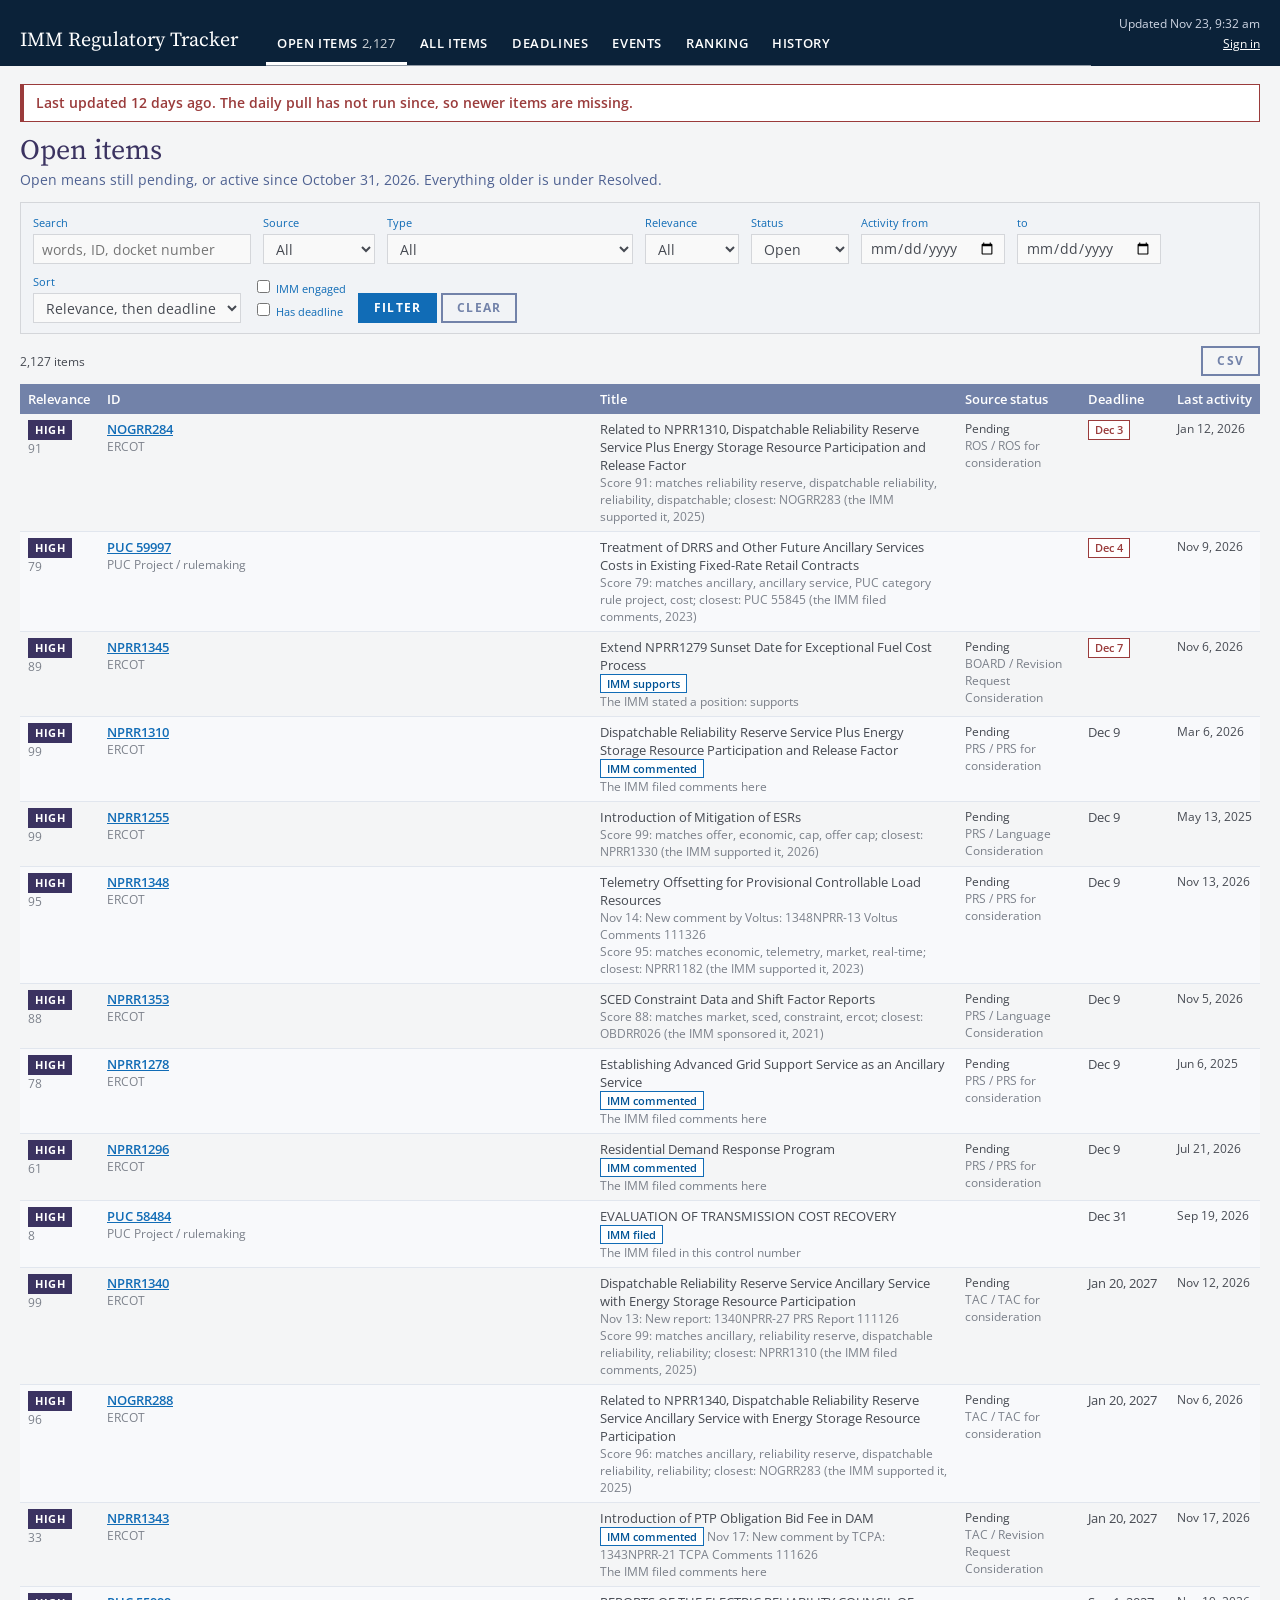
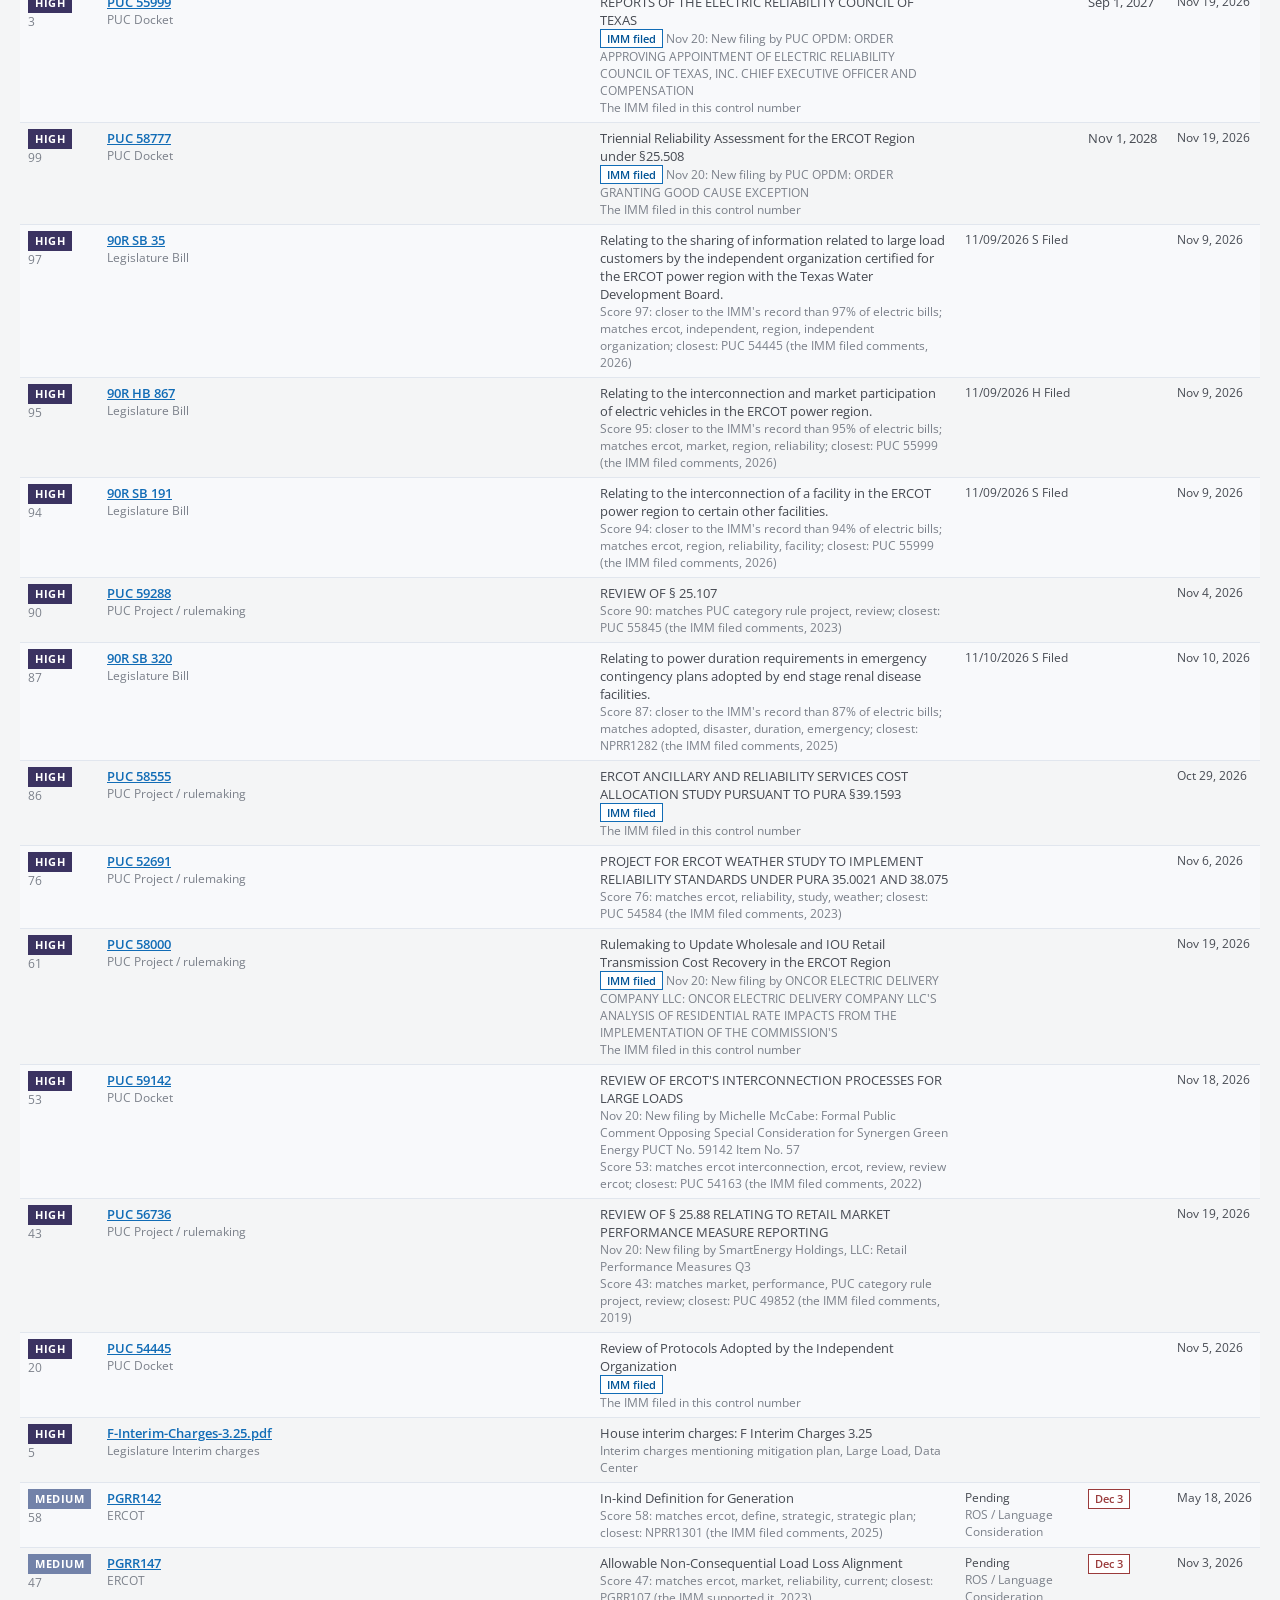
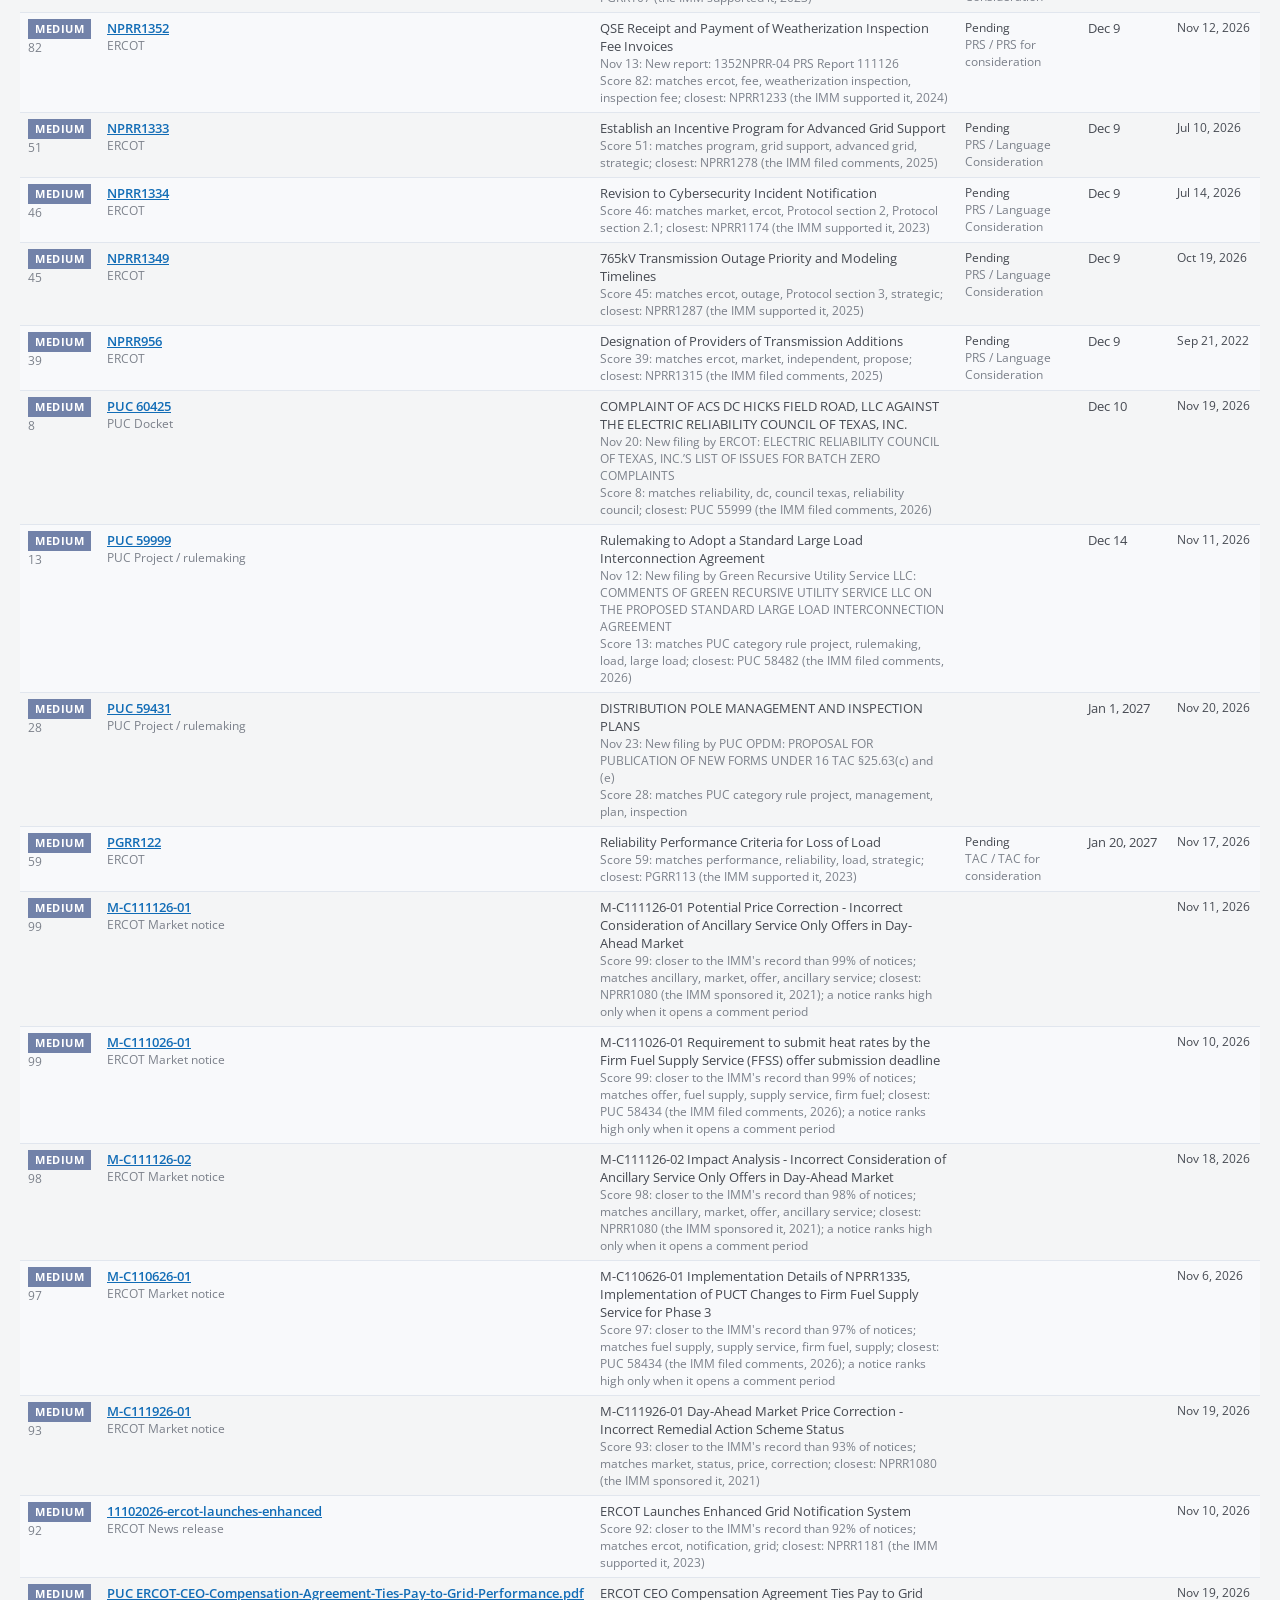
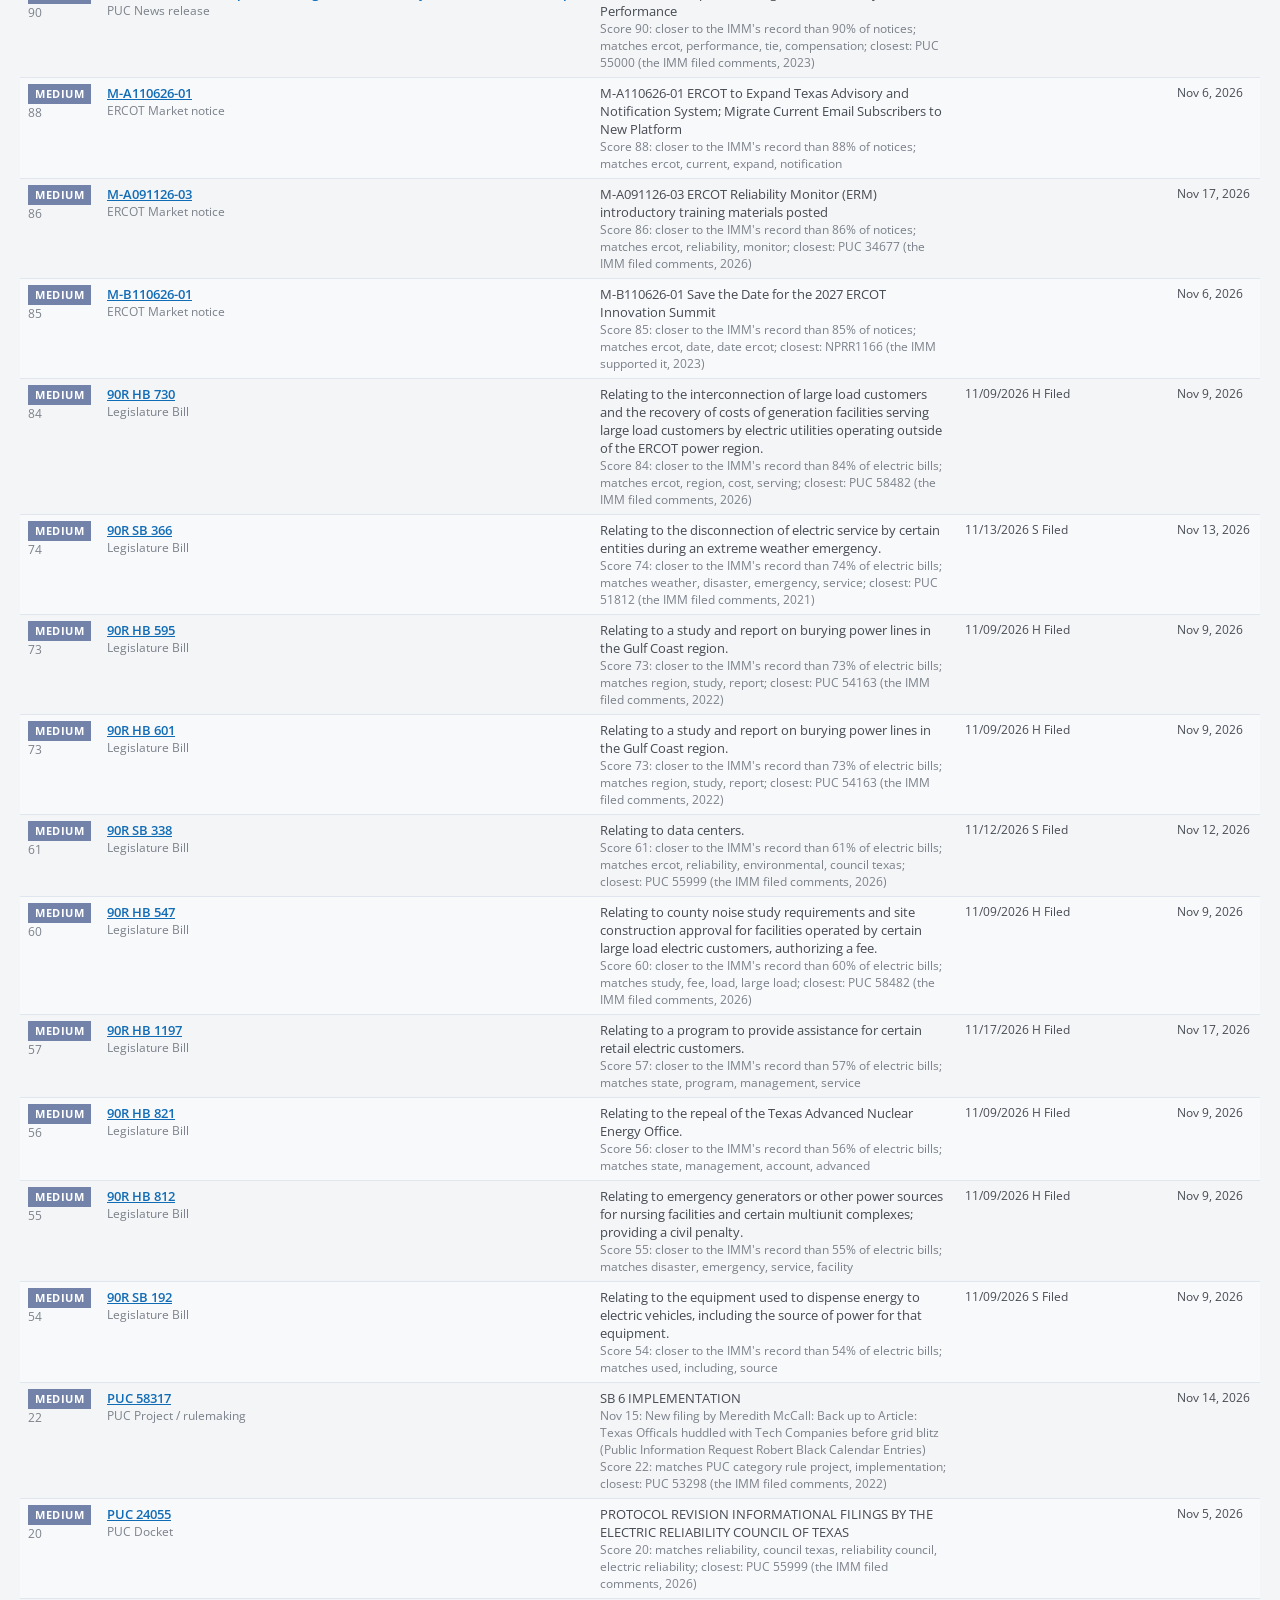
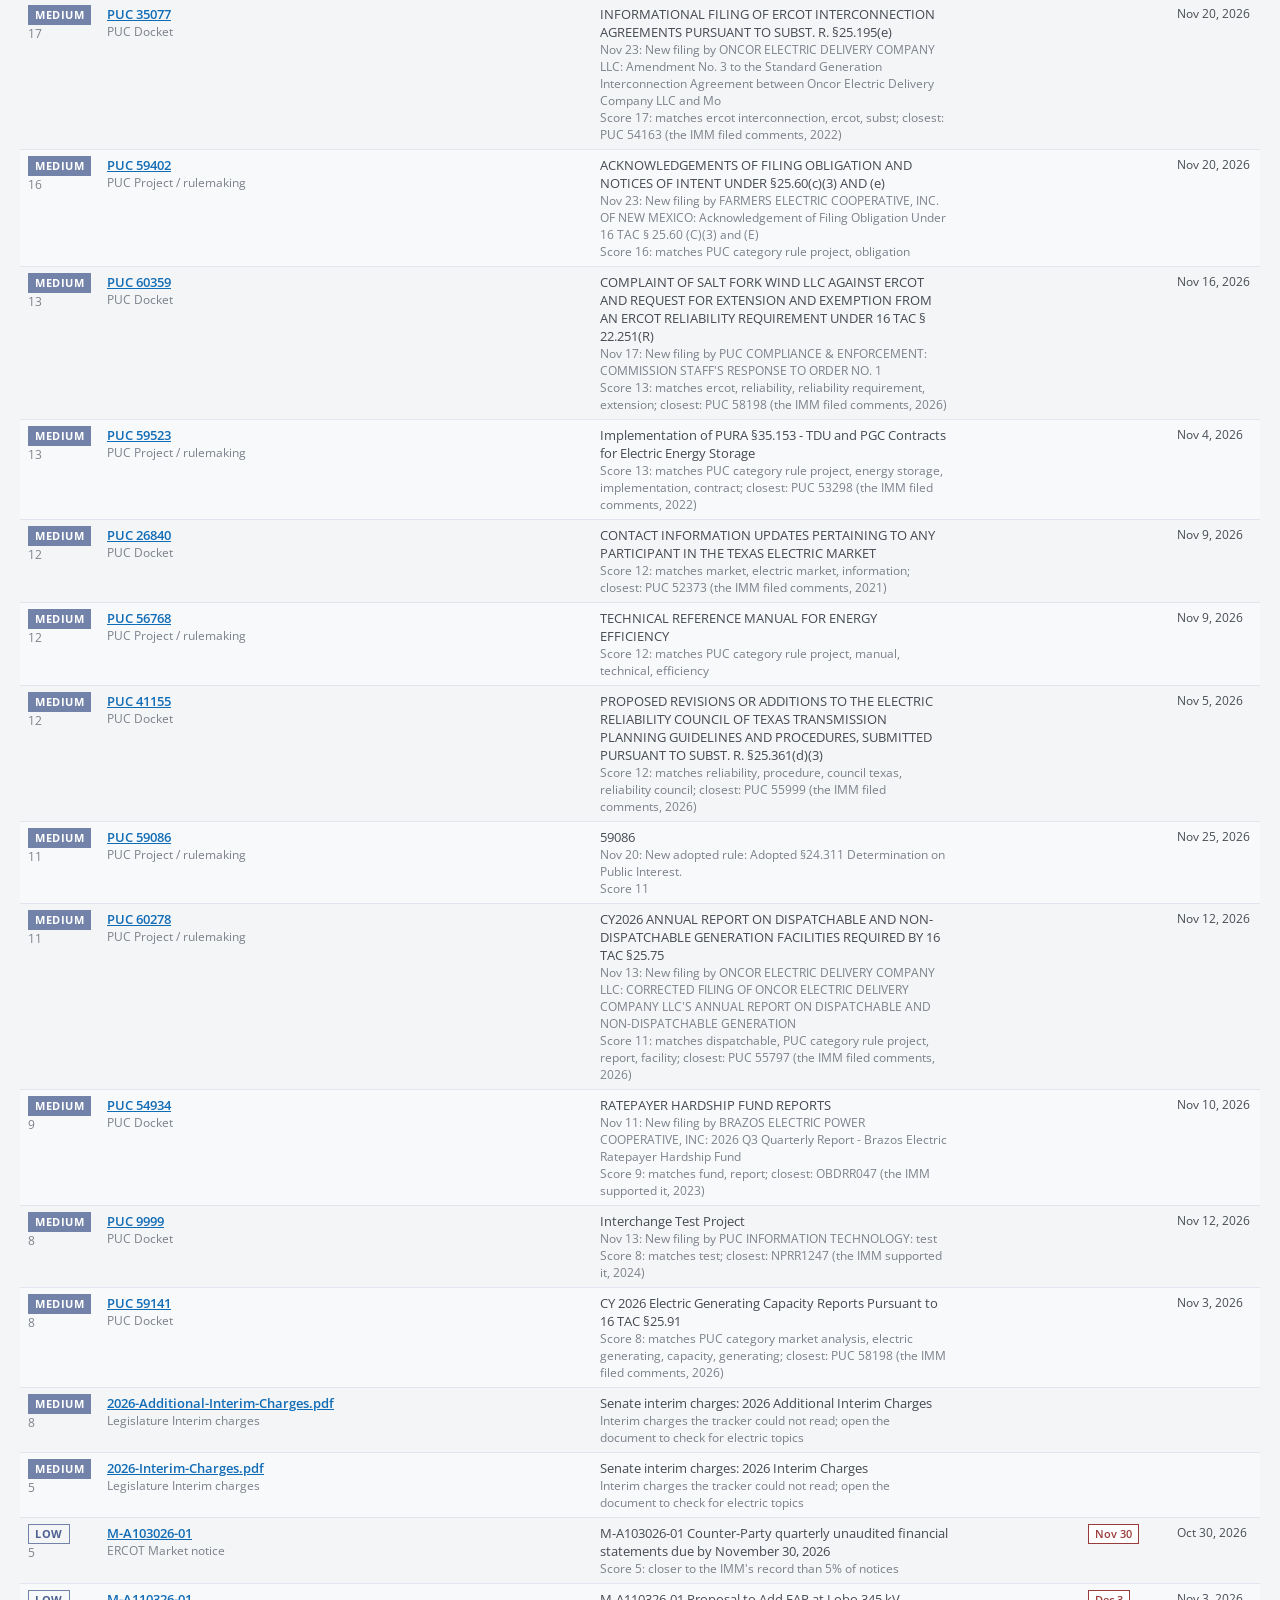
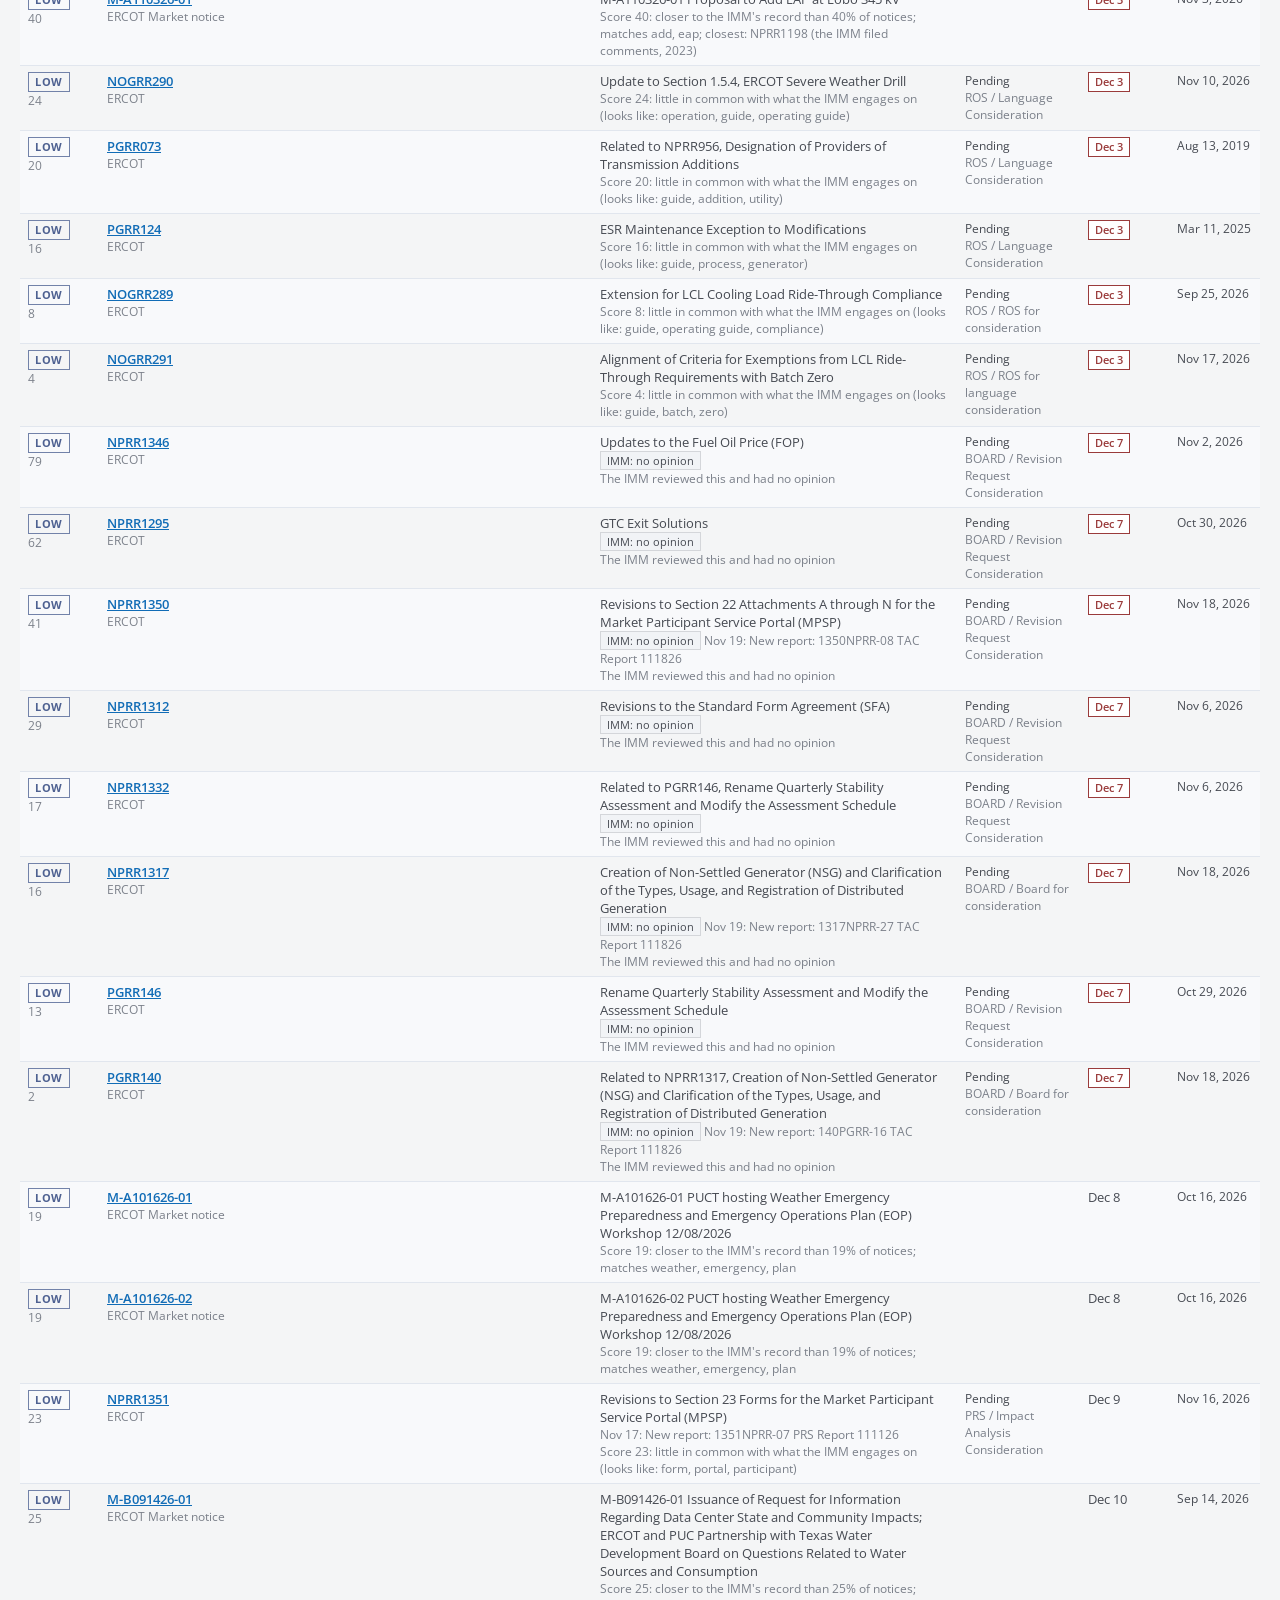
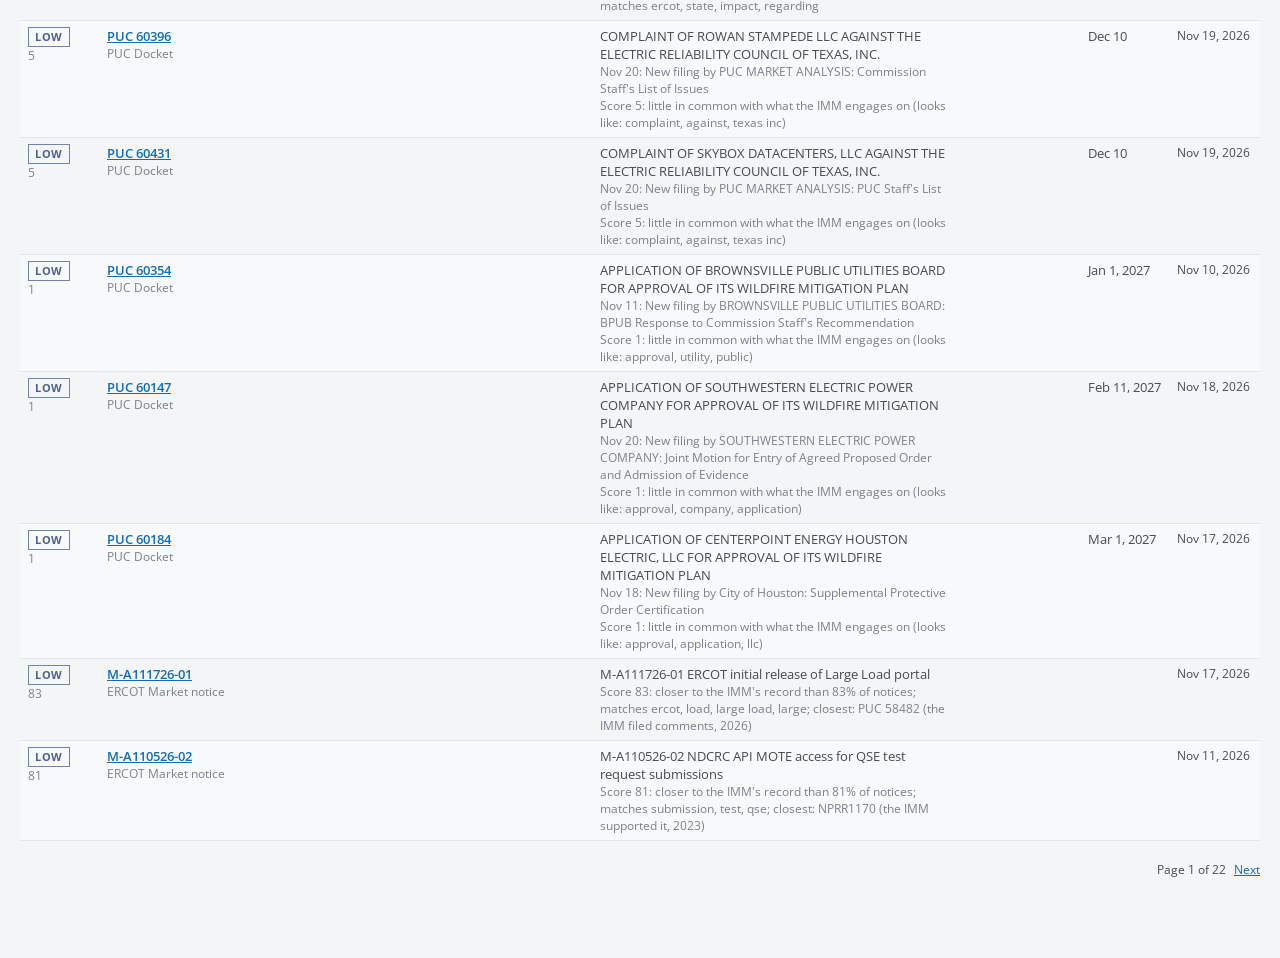
==== index.html @ cbb4bbc2 "Update 2026-11-23 09:32" ====
<!doctype html>
<html lang="en">
<head>
<meta charset="utf-8">
<meta name="viewport" content="width=device-width, initial-scale=1">
<meta name="robots" content="noindex, nofollow">
<title>Items | IMM Regulatory Tracker</title>
<link rel="stylesheet" href="app.css?v=202611231532">
<link rel="stylesheet" href="site.css?v=202611231532">
</head>
<body data-updated="2026-11-23T15:32:30Z" data-today="2026-11-23" data-version="202611231532">
<header class="site"><div class="in">
  <div class="product brand">IMM Regulatory Tracker</div>
  <nav class="main">
    <a href="index.html" id="nav-open" class="on">Open items <span class="n">2,127</span></a>
    <a href="index.html?status=all" id="nav-all">All items</a>
    <a href="deadlines.html" class="">Deadlines</a>
    <a href="events.html" class="">Events</a>
    <a href="ranking.html" class="">Ranking</a>
    <a href="history.html" class="">History</a>
  </nav>
  <div class="who">Updated Nov 23, 9:32 am<br><a href="signin.html" style="color:#fff">Sign in</a></div>
</div></header>
<main>
<div id="stale" class="flash alarm" hidden></div>

<h1 id="heading">Open items</h1>
<p class="intro" id="intro">Open means still pending, or active since October 31, 2026. Everything older is under Resolved.</p>
<form class="filters" id="filters">
  <div><label>Search</label><input type="text" name="q" size="26" placeholder="words, ID, docket number"></div>
  <div><label>Source</label><select name="source"><option value="">All</option><option value="E">ERCOT</option><option value="P">PUC</option><option value="L">Legislature</option></select></div>
  <div><label>Type</label><select name="type"><option value="">All</option></select></div>
  <div><label>Relevance</label><select name="rel"><option value="">All</option><option value="h">high</option><option value="m">medium</option><option value="l">low</option></select></div>
  <div><label>Status</label><select name="status"><option value="open">Open</option><option value="resolved">Resolved</option><option value="all">All</option></select></div>
  <div><label>Activity from</label><input type="date" name="from"></div>
  <div><label>to</label><input type="date" name="to"></div>
  <div><label>Sort</label><select name="sort"><option value="queue">Relevance, then deadline</option><option value="score">Score</option><option value="deadline">Deadline</option><option value="activity">Latest activity</option><option value="changed">Last changed</option><option value="posted">Date posted</option><option value="id">ID</option></select></div>
  <div><label><input type="checkbox" name="imm" value="1"> IMM engaged</label><label><input type="checkbox" name="deadline" value="1"> Has deadline</label></div>
  <div><button class="primary">Filter</button> <a class="btn" href="index.html" id="clear">Clear</a></div>
</form>
<div class="bar small"><span id="count"></span><span class="grow"></span><button type="button" id="csv">CSV</button></div>
<div class="wrap"><table id="items">
<thead><tr><th>Relevance</th><th>ID</th><th>Title</th><th>Source status</th><th>Deadline</th><th>Last activity</th></tr></thead>
<tbody><tr><td colspan="6" class="muted">Loading the list.</td></tr></tbody></table></div>
<div class="bar"><span class="grow"></span><div class="pager small" id="pager"></div></div>
<noscript><p class="intro">This list needs JavaScript switched on.</p></noscript>

</main>
<script src="site.js?v=202611231532"></script>
<script src="items.js?v=202611231532"></script>
</body>
</html>
---- app.css ----
/* Colors, typefaces and controls follow potomaceconomics.com (theme stylesheet style.min.css). */
@font-face { font-family: "Open Sans"; font-weight: 400; src: url(fonts/open-sans-latin-400-normal.woff2) format("woff2"); }
@font-face { font-family: "Open Sans"; font-weight: 400; font-style: italic; src: url(fonts/open-sans-latin-400-italic.woff2) format("woff2"); }
@font-face { font-family: "Open Sans"; font-weight: 600; src: url(fonts/open-sans-latin-600-normal.woff2) format("woff2"); }
@font-face { font-family: "Open Sans"; font-weight: 700; src: url(fonts/open-sans-latin-700-normal.woff2) format("woff2"); }
@font-face { font-family: "Source Serif Pro"; font-weight: 400; src: url(fonts/source-serif-pro-latin-400-normal.woff2) format("woff2"); }
@font-face { font-family: "Source Serif Pro"; font-weight: 600; src: url(fonts/source-serif-pro-latin-600-normal.woff2) format("woff2"); }
:root {
  --text: #464a52; --indigo: #3b3361; --blue: #116cb6; --blue-dark: #005396; --slate: #7282a9; --slate-dark: #4e6191;
  --slate-mid: #5f719f; --panel: #f1f3f6; --page: #f4f5f6; --line: #d4d6da; --line-soft: #e1e6ee; --navy: #0b2239; --warn: #9a3b3b;
}
* { box-sizing: border-box; }
html, body { margin: 0; background: var(--page); color: var(--text); font: 14px/20px "Open Sans", Arial, sans-serif; }
a { color: var(--blue); } a:hover { color: var(--slate); text-decoration: none; }
h1, h2, h3 { font-family: "Source Serif Pro", serif; font-weight: 400; margin: 0; }
h1 { color: var(--indigo); font-size: 28px; line-height: 34px; } h2 { color: var(--blue); font-size: 19px; line-height: 26px; margin: 22px 0 8px; }
h3 { color: var(--blue); font-size: 16px; margin: 14px 0 6px; }
header.site { background: var(--navy); color: #fff; }
header.site .in { max-width: 1500px; margin: 0 auto; padding: 14px 20px 0; display: flex; align-items: flex-end; gap: 28px; }
header.site img { height: 46px; display: block; margin-bottom: 12px; }
header.site .product { font: 400 15px "Source Serif Pro", serif; color: #cfd6e4; margin-bottom: 14px; white-space: nowrap; }
nav.main { flex: 1; display: flex; gap: 2px; border-bottom: 1px solid rgba(255,255,255,.55); flex-wrap: wrap; }
nav.main a { color: #fff; text-decoration: none; font-weight: 600; font-size: 12.5px; letter-spacing: .6px; text-transform: uppercase; padding: 9px 11px 8px; border-bottom: 3px solid transparent; }
nav.main a:hover, nav.main a.on { border-bottom-color: #fff; }
nav.main .n { font-weight: 400; opacity: .8; }
header.site .who { font-size: 12px; margin-bottom: 12px; white-space: nowrap; text-align: right; }
header.site .who button { background: none; border: 0; color: #cfd6e4; font: inherit; cursor: pointer; text-decoration: underline; padding: 0; }
main { max-width: 1500px; margin: 0 auto; padding: 18px 20px 60px; }
.card { background: #fff; border: 1px solid var(--line); padding: 16px 18px; margin-bottom: 16px; }
.flash { background: #fff; border: 1px solid var(--slate); border-left-width: 4px; padding: 8px 12px; margin-bottom: 12px; }
.alarm { border-color: var(--warn); color: var(--warn); font-weight: 600; }
.intro { color: var(--slate-dark); margin: 2px 0 12px; }
table { border-collapse: collapse; width: 100%; font-size: 13px; line-height: 18px; }
th { background: var(--slate); color: #fff; font-weight: 600; text-align: left; padding: 6px 8px; white-space: nowrap; }
th a { color: #fff; }
td { padding: 6px 8px; border-bottom: 1px solid var(--line-soft); vertical-align: top; }
tbody tr:nth-child(even) td { background: #f8f9fb; }
tr.sub td { background: var(--panel) !important; font-size: 12px; color: var(--slate-dark); padding-top: 2px; }
td.id { white-space: nowrap; font-weight: 600; } td.num, th.num { text-align: right; } td.nowrap { white-space: nowrap; }
.muted { color: #7b808a; } .small { font-size: 12px; line-height: 17px; }
.rel { display: inline-block; font-size: 11px; font-weight: 700; letter-spacing: .5px; text-transform: uppercase; padding: 0 6px; border: 1px solid var(--slate); color: var(--slate-dark); }
.rel.high { background: var(--indigo); border-color: var(--indigo); color: #fff; } .rel.medium { background: var(--slate); color: #fff; }
.tag { display: inline-block; font-size: 11px; padding: 0 6px; border: 1px solid var(--line); background: var(--panel); margin-right: 3px; white-space: nowrap; }
.tag.imm { border-color: var(--blue); color: var(--blue-dark); background: #fff; font-weight: 600; }
.tag.due { border-color: var(--warn); color: var(--warn); background: #fff; font-weight: 600; }
.filters { background: var(--panel); border: 1px solid var(--line); padding: 10px 12px; margin-bottom: 12px; display: flex; flex-wrap: wrap; gap: 8px 12px; align-items: flex-end; }
.filters label, .field label { display: block; font-size: 11px; color: var(--blue); margin-bottom: 1px; }
input, select, textarea { font: inherit; color: var(--text); background: #f9f9f9; border: 1px solid var(--line); padding: 4px 8px; height: 30px; max-width: 100%; }
textarea { height: auto; width: 100%; } input[type=checkbox] { height: auto; } input:focus, select:focus, textarea:focus { border-color: var(--blue); outline: 0; }
select[multiple] { height: auto; }
button, .btn { font: 700 12px "Open Sans", Arial, sans-serif; letter-spacing: 1.2px; text-transform: uppercase; text-decoration: none; display: inline-block;
  background: transparent; border: 2px solid var(--slate); color: var(--slate); padding: 4px 14px; height: 30px; line-height: 18px; cursor: pointer; border-radius: 0; }
button:hover, .btn:hover { background: var(--slate-dark); border-color: var(--slate-dark); color: #fff; }
button.primary, .btn.primary { background: var(--blue); border-color: var(--blue); color: #fff; } button.primary:hover { background: var(--blue-dark); border-color: var(--blue-dark); }
button.link { border: 0; padding: 0; height: auto; letter-spacing: 0; text-transform: none; font-weight: 400; font-size: inherit; color: var(--blue); text-decoration: underline; }
button.link:hover { background: none; color: var(--slate); }
.bar { display: flex; gap: 10px; align-items: center; flex-wrap: wrap; margin: 8px 0; }
.bar .grow { flex: 1; }
.cols { display: grid; grid-template-columns: minmax(0, 1fr) 380px; gap: 18px; align-items: start; }
.kv { display: grid; grid-template-columns: 130px 1fr; gap: 3px 10px; font-size: 13px; } .kv dt { color: var(--slate-dark); } .kv dd { margin: 0; }
.ai { border: 1px solid var(--line); border-left: 4px solid var(--slate); background: var(--panel); padding: 10px 12px; }
.ai .lab { font-size: 11px; font-weight: 700; letter-spacing: .8px; text-transform: uppercase; color: var(--slate-dark); }
.field { margin-bottom: 9px; } .field input[type=text], .field select, .field input[type=date] { width: 100%; }
.note { border-bottom: 1px solid var(--line-soft); padding: 7px 0; white-space: pre-wrap; } .note .by { font-size: 12px; color: var(--slate-dark); }
.cal { table-layout: fixed; } .cal th { text-align: center; } .cal td { height: 104px; padding: 3px 4px; border: 1px solid var(--line); background: #fff !important; font-size: 11.5px; line-height: 15px; }
.cal td.out { background: var(--panel) !important; } .cal .dn { font-weight: 600; color: var(--slate-dark); } .cal td.today .dn { color: #fff; background: var(--blue); padding: 0 5px; }
.cal a { display: block; text-decoration: none; overflow: hidden; white-space: nowrap; text-overflow: ellipsis; padding-left: 4px; border-left: 3px solid var(--slate); margin-top: 2px; color: var(--text); }
.cal a.ERCOT { border-left-color: var(--blue); } .cal a.PUC { border-left-color: var(--indigo); } .cal a.Legislature { border-left-color: #8a8f99; }
.cal a.attend { font-weight: 700; } .cal a.linked { color: var(--blue-dark); } .cal a.off { text-decoration: line-through; color: #9aa0aa; }
.pager { margin: 12px 0; display: flex; gap: 8px; align-items: center; }
.login { max-width: 380px; margin: 60px auto; }
pre.text { white-space: pre-wrap; font: 12.5px/18px "Open Sans", Arial, sans-serif; max-height: 320px; overflow: auto; background: var(--panel); border: 1px solid var(--line); padding: 8px 10px; margin: 0; }
footer { max-width: 1500px; margin: 0 auto; padding: 0 20px 30px; font-size: 12px; color: #7b808a; }
.ai .lab .plain { font-weight: 400; letter-spacing: 0; text-transform: none; } .warn { color: var(--warn); }
.brief .headline { font: 400 17px/24px "Source Serif Pro", serif; color: var(--indigo); margin: 6px 0 4px; max-width: 1050px; }
.parts { display: grid; grid-template-columns: 1fr 1fr; gap: 2px 26px; }
.parts h4, .rep h4 { margin: 8px 0 2px; font: 700 11px "Open Sans", Arial, sans-serif; letter-spacing: .6px; text-transform: uppercase; color: var(--blue); }
.parts p, .rep p { margin: 0 0 4px; } .parts ul, .rep ul { margin: 0 0 4px 17px; padding: 0; } .parts li, .rep li { margin-bottom: 3px; }
.parts h4 .tag { text-transform: none; letter-spacing: 0; font-weight: 400; margin-left: 4px; }
.draft { border: 1px dashed var(--slate); background: var(--panel); padding: 8px 10px; margin-bottom: 9px; }
.draft summary { cursor: pointer; font-size: 11px; font-weight: 700; letter-spacing: .6px; text-transform: uppercase; color: var(--slate-dark); }
.draft p { margin: 6px 0; }
.rep { max-width: 1150px; } .rep .lead { font: 400 16px/24px "Source Serif Pro", serif; color: var(--text); margin: 4px 0 10px; }
.rep .one { background: #fff; border: 1px solid var(--line); padding: 10px 14px; margin-bottom: 10px; break-inside: avoid; }
.rep .one .head { display: flex; gap: 8px; align-items: baseline; flex-wrap: wrap; } .rep .one .head b { font-size: 14px; }
.rep .chg { margin: 4px 0 0 17px; padding: 0; color: var(--slate-dark); font-size: 12px; line-height: 17px; }
.pos { background: #fff; border: 1px solid var(--line); border-left: 4px solid var(--slate); padding: 10px 14px; margin-bottom: 10px; max-width: 1150px; }
.pos.open { border-left-color: var(--indigo); } .pos.view { border-left-color: var(--blue); } .pos p { margin: 4px 0; } .pos:target { outline: 2px solid var(--blue); }
@media (max-width: 1000px) { .cols, .parts { grid-template-columns: 1fr; } header.site .in { flex-wrap: wrap; } }
@media print { header.site, .filters, .bar, footer, nav { display: none; } html, body { background: #fff; } main { padding: 0; max-width: none; } .rep .one, .ai { border-color: #bbb; } a { color: inherit; text-decoration: none; } }
---- site.css ----
/* Additions to the tracker's own stylesheet (app.css) for the read-only mirror. */
header.site .brand { font-size: 20px; line-height: 26px; color: #fff; margin-bottom: 12px; }
header.site .who { color: #cfd6e4; }
.wrap { overflow-x: auto; }
a.idlink { cursor: pointer; }
tr.detail > td { background: var(--panel) !important; padding: 10px 14px 14px; }
tr.detail p { margin: 6px 0; max-width: 1000px; }
tr.detail .kv { max-width: 900px; margin: 8px 0; }
tr.detail h3 { margin: 10px 0 2px; font-size: 14px; }
tr.detail ul { margin: 2px 0 0 18px; padding: 0; }
.cal a[href="#"] { cursor: default; }
@media (max-width: 800px) { .hide-s { display: none; } header.site .who { display: none; } }
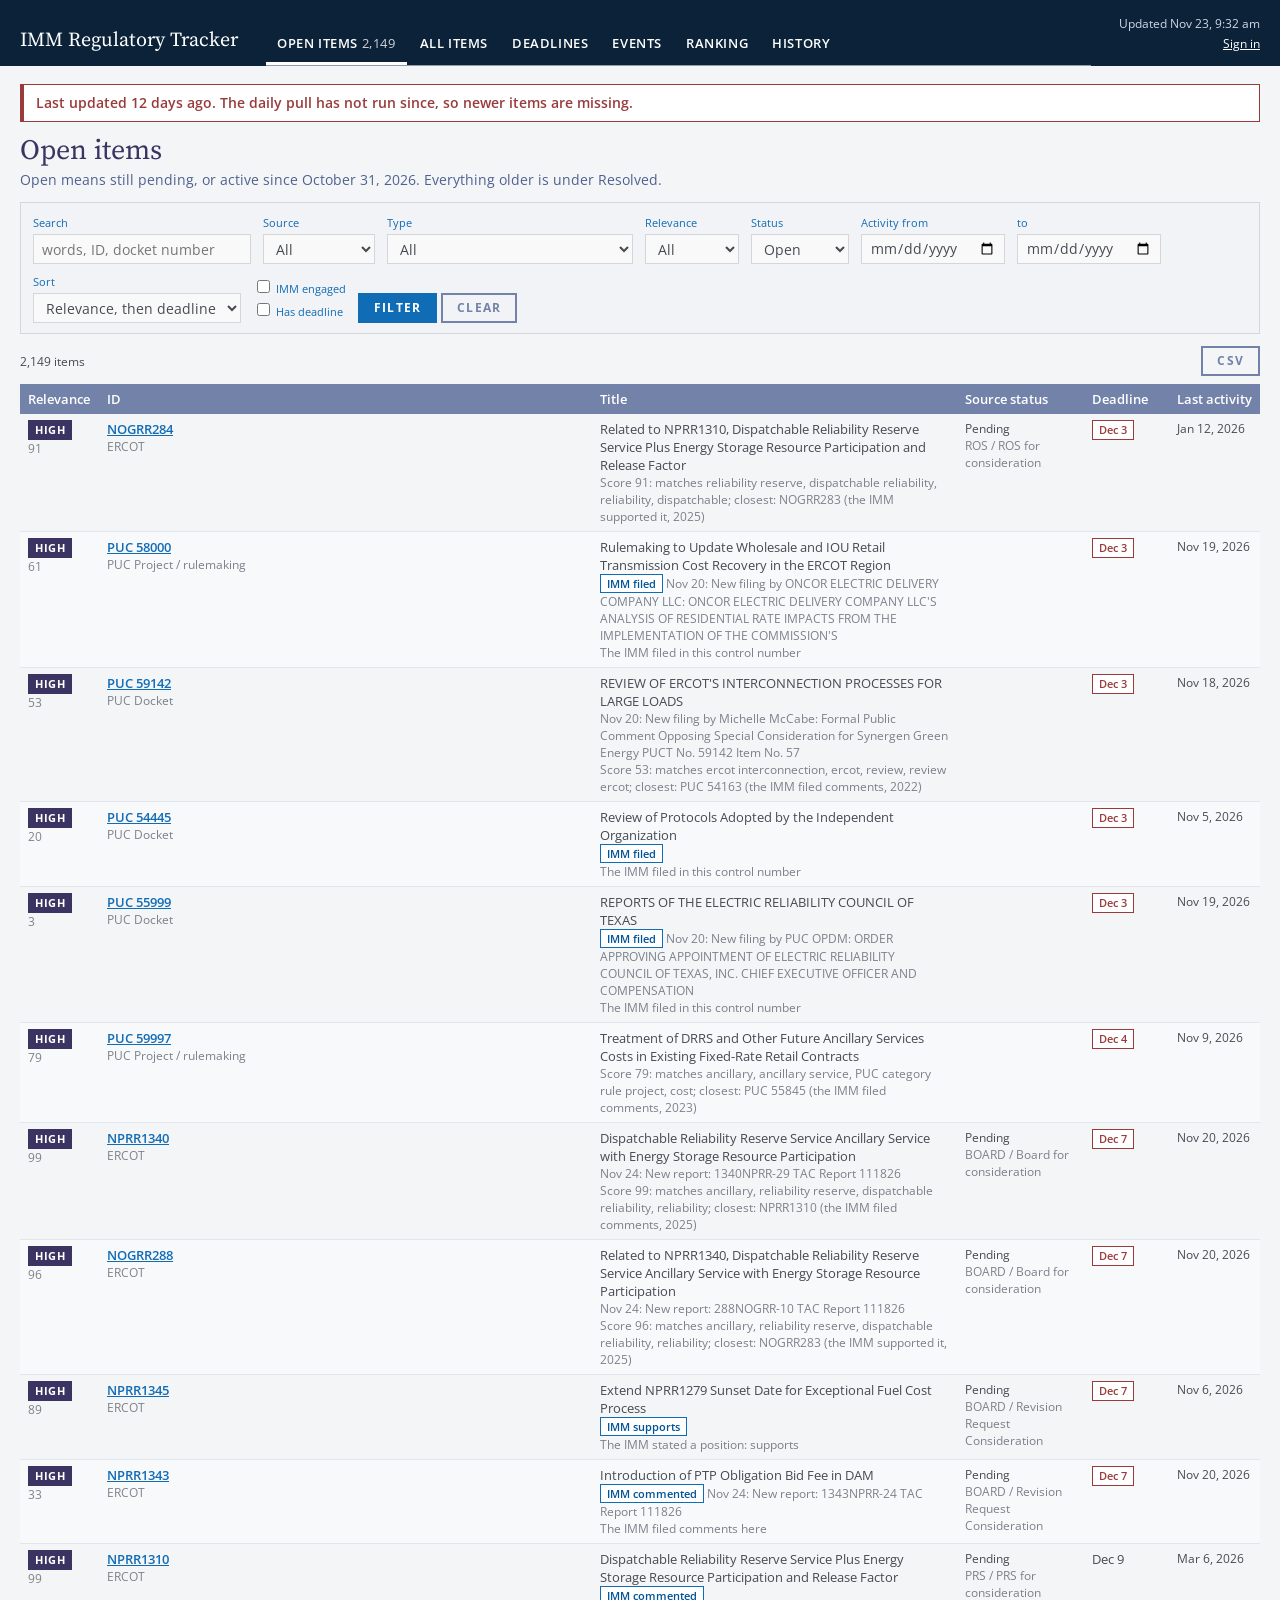
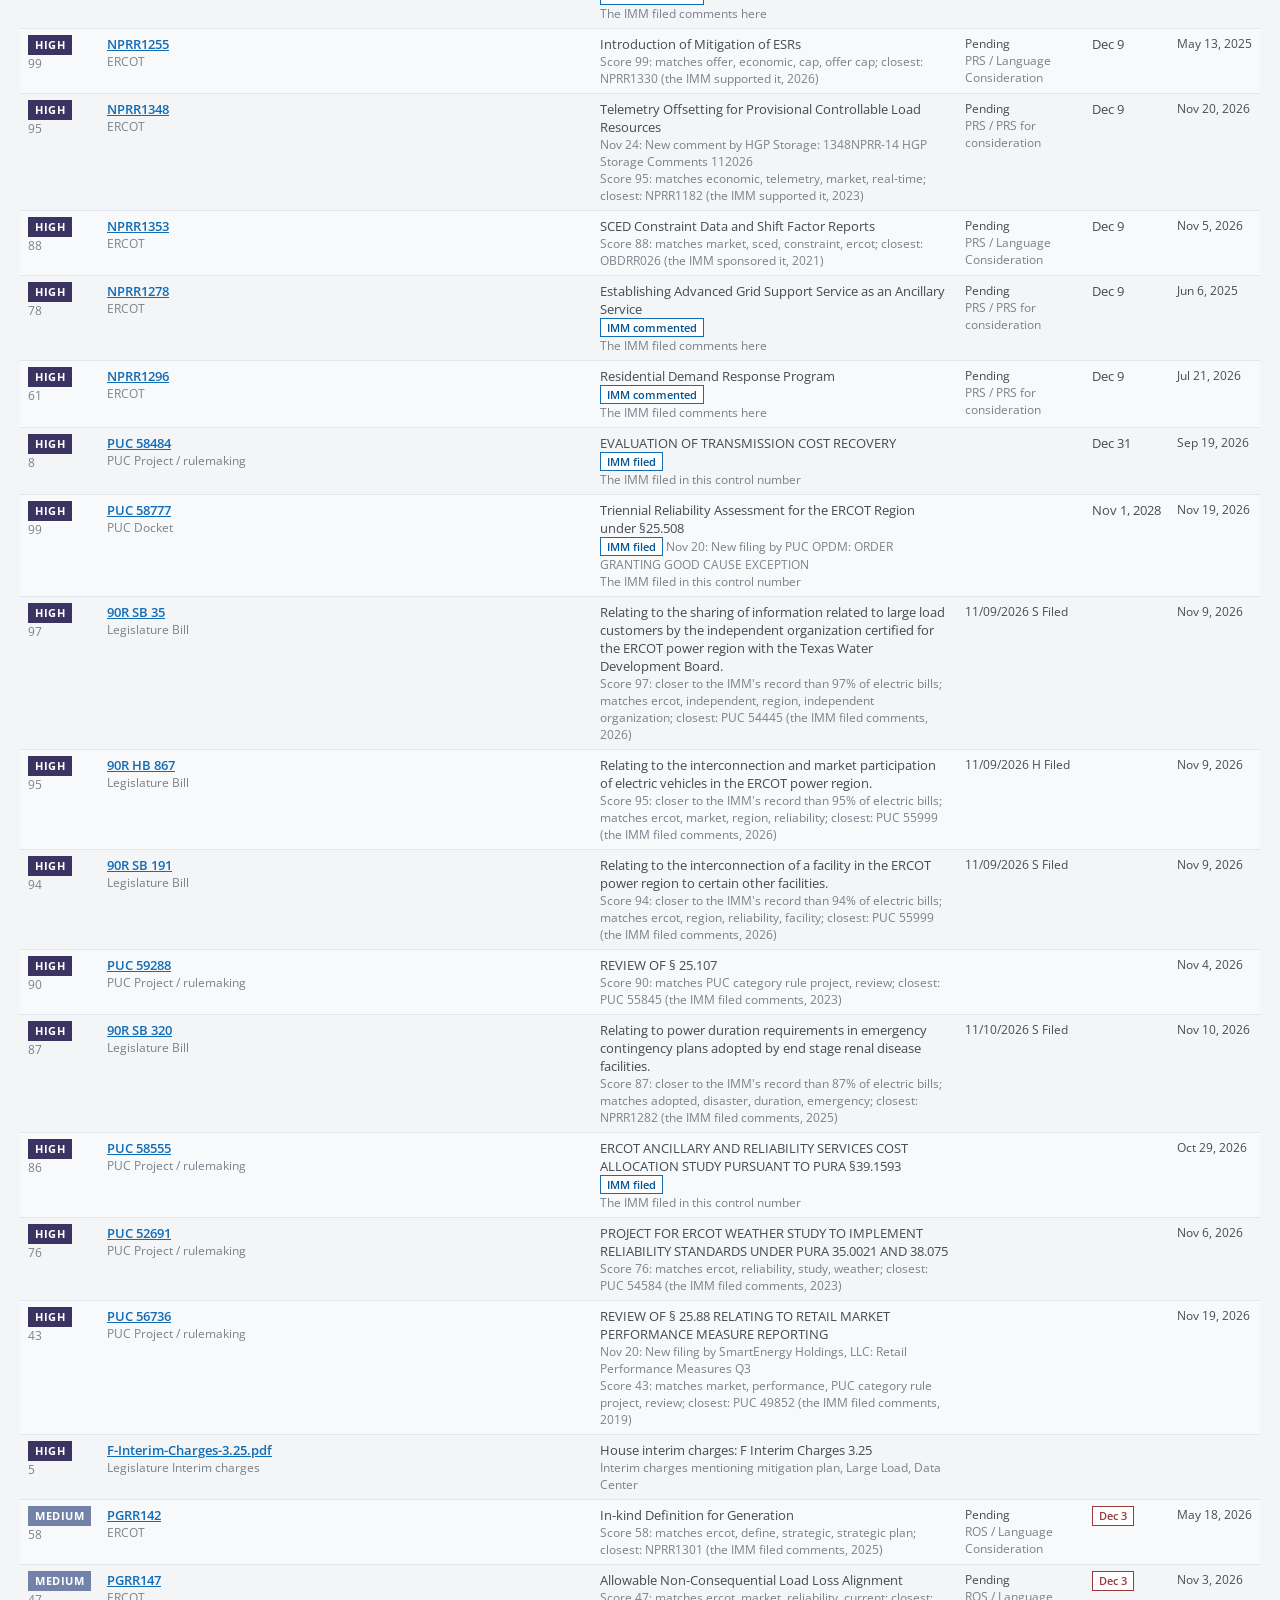
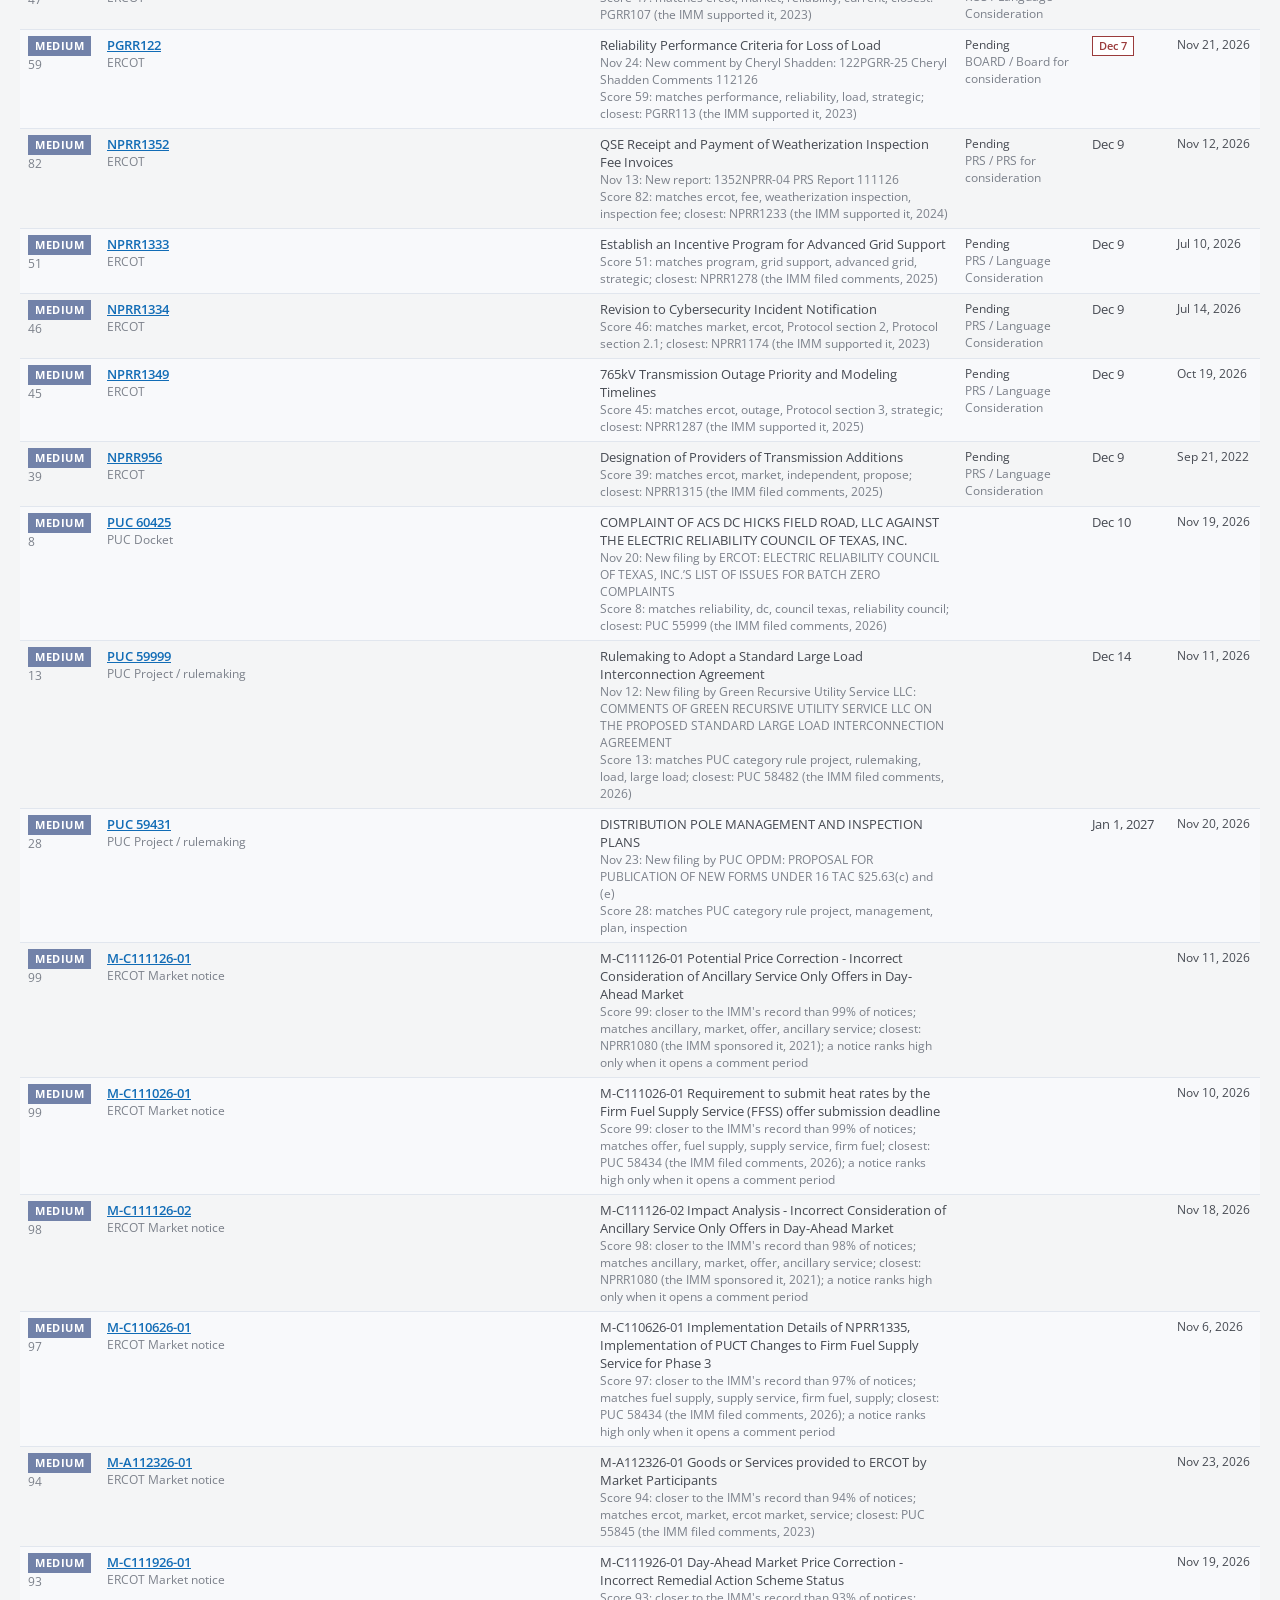
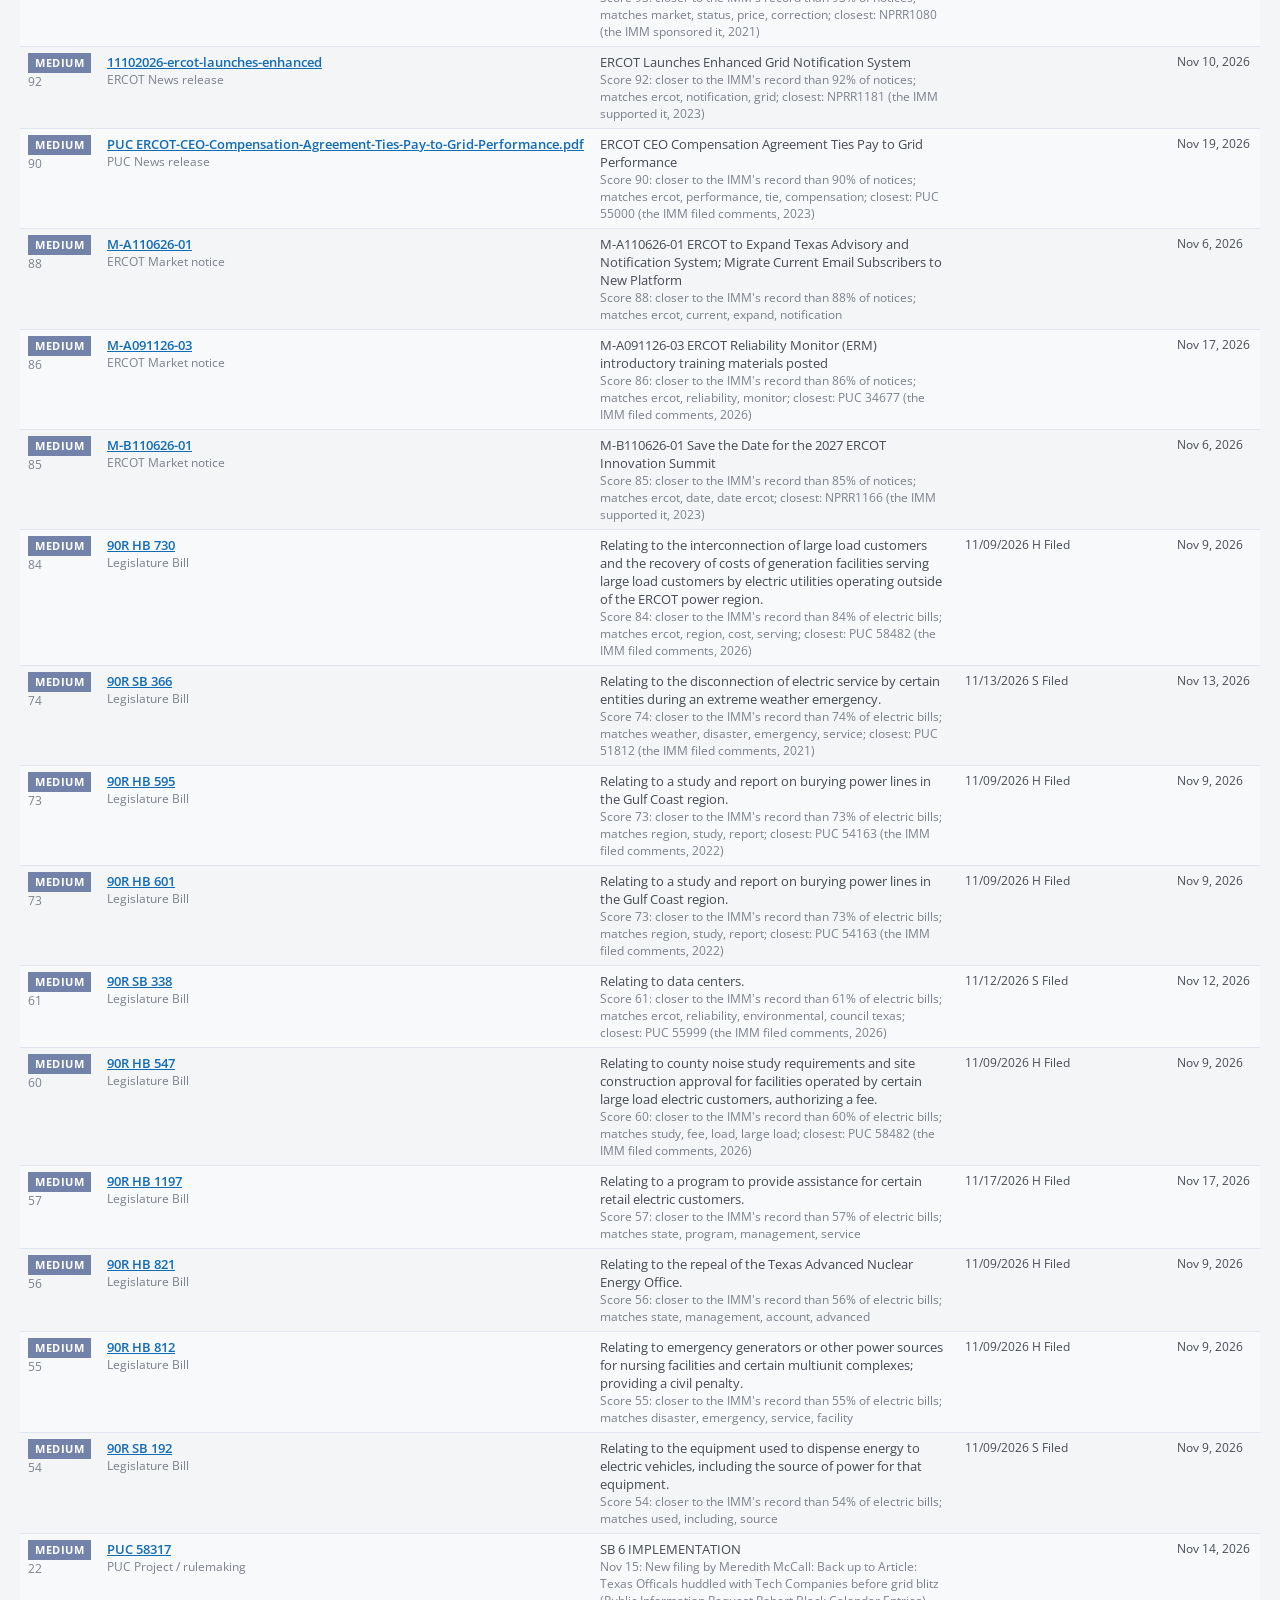
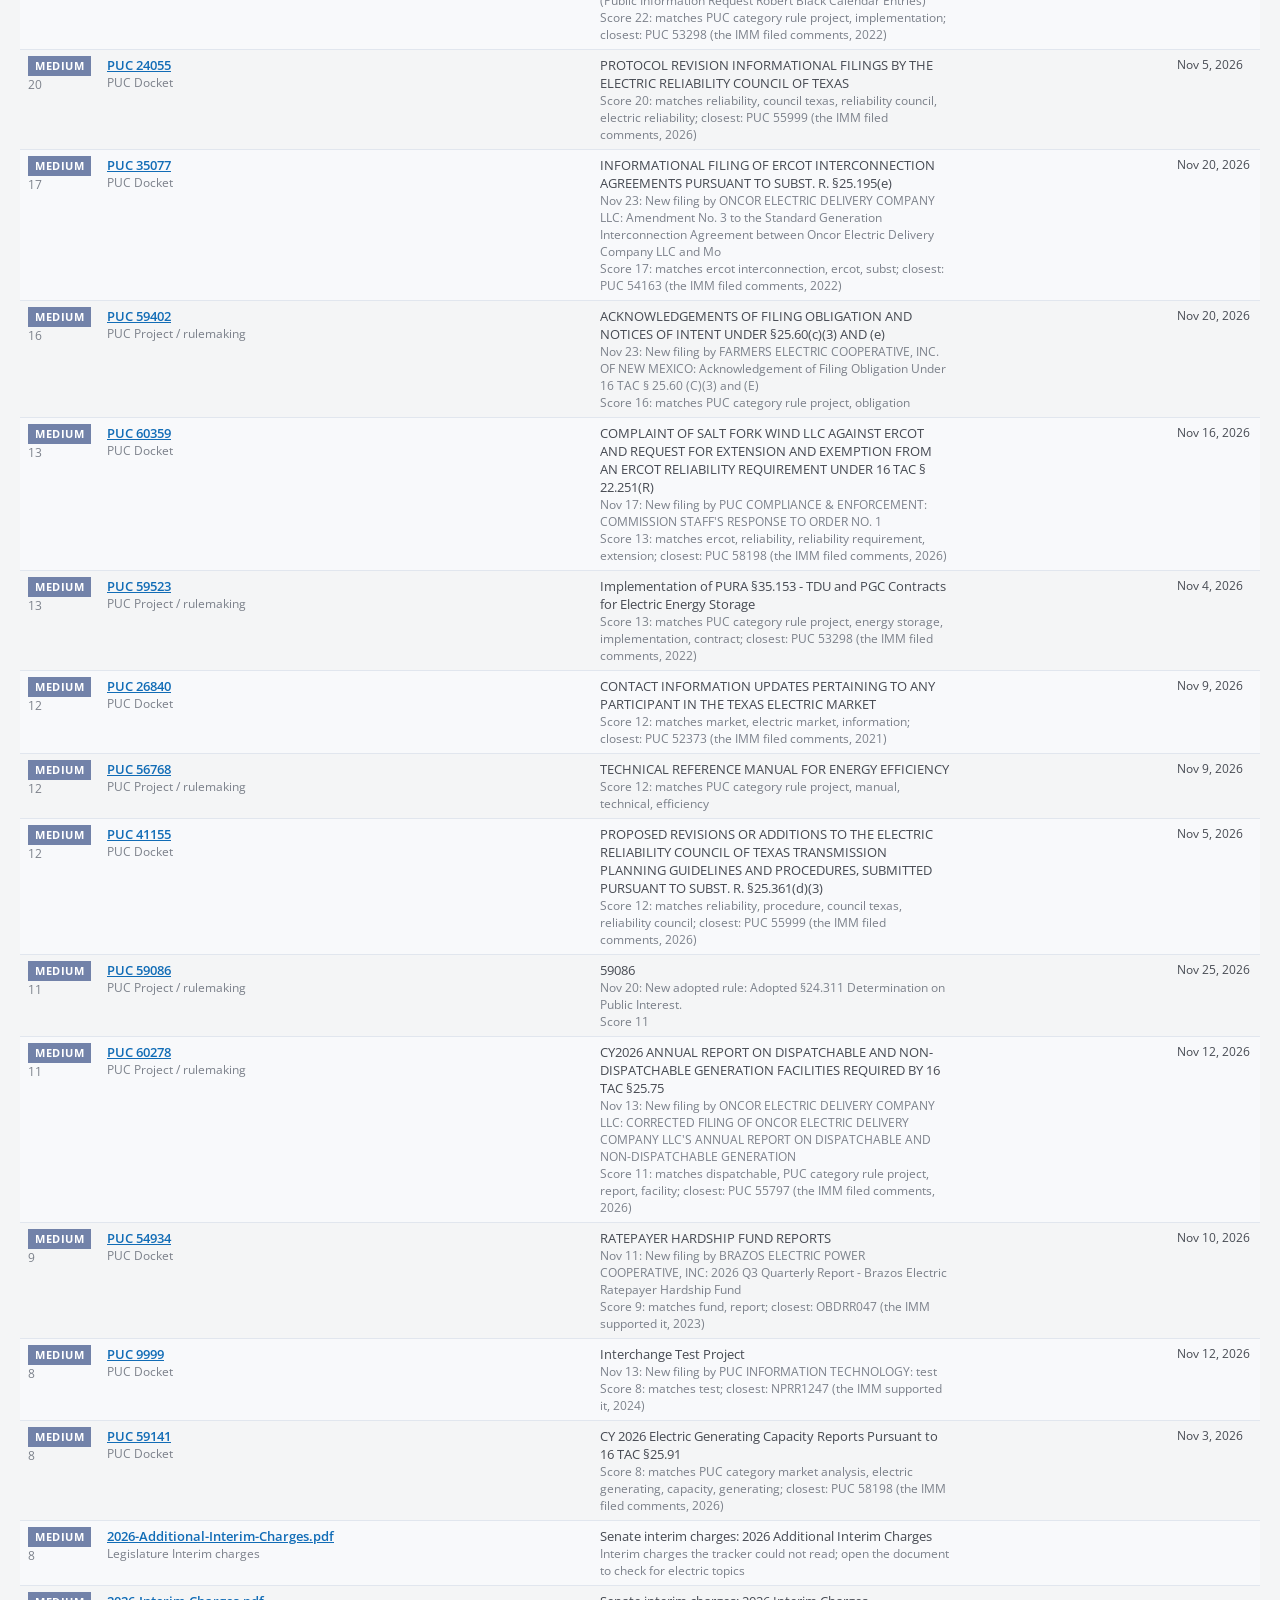
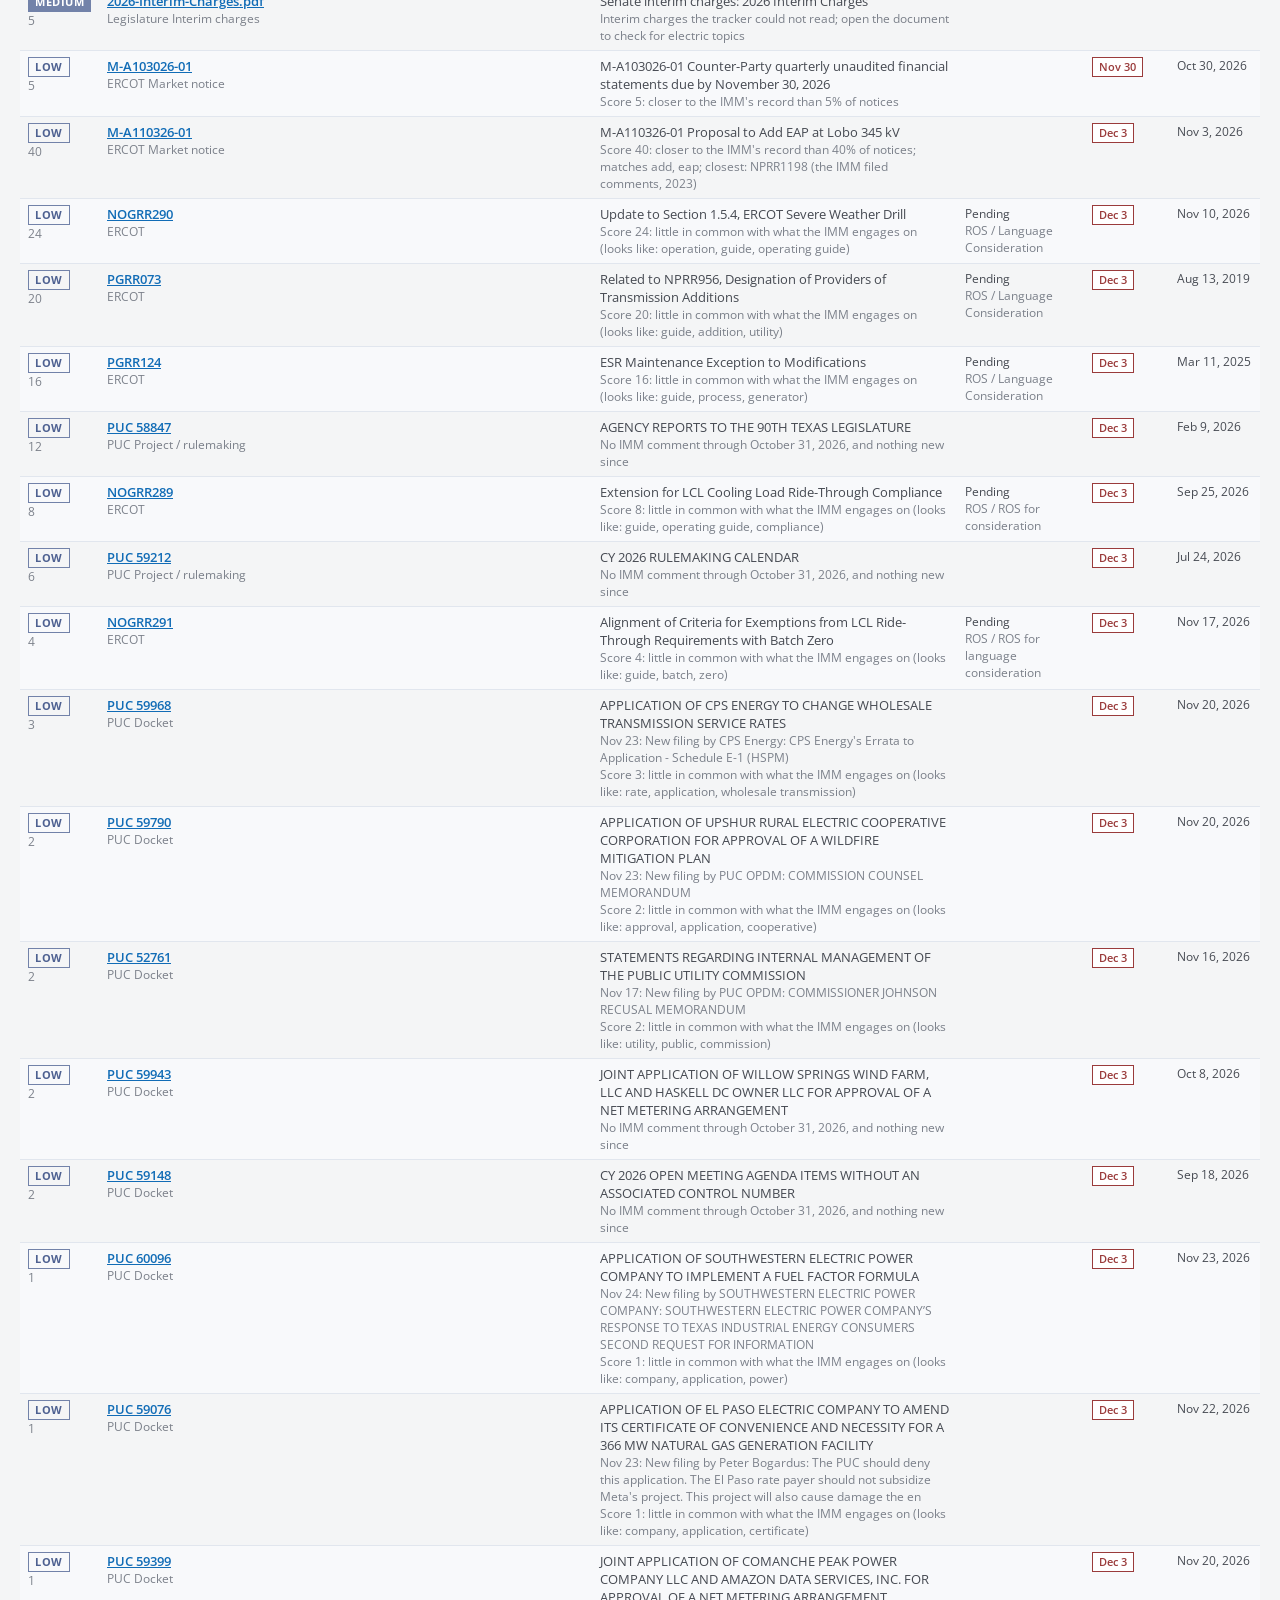
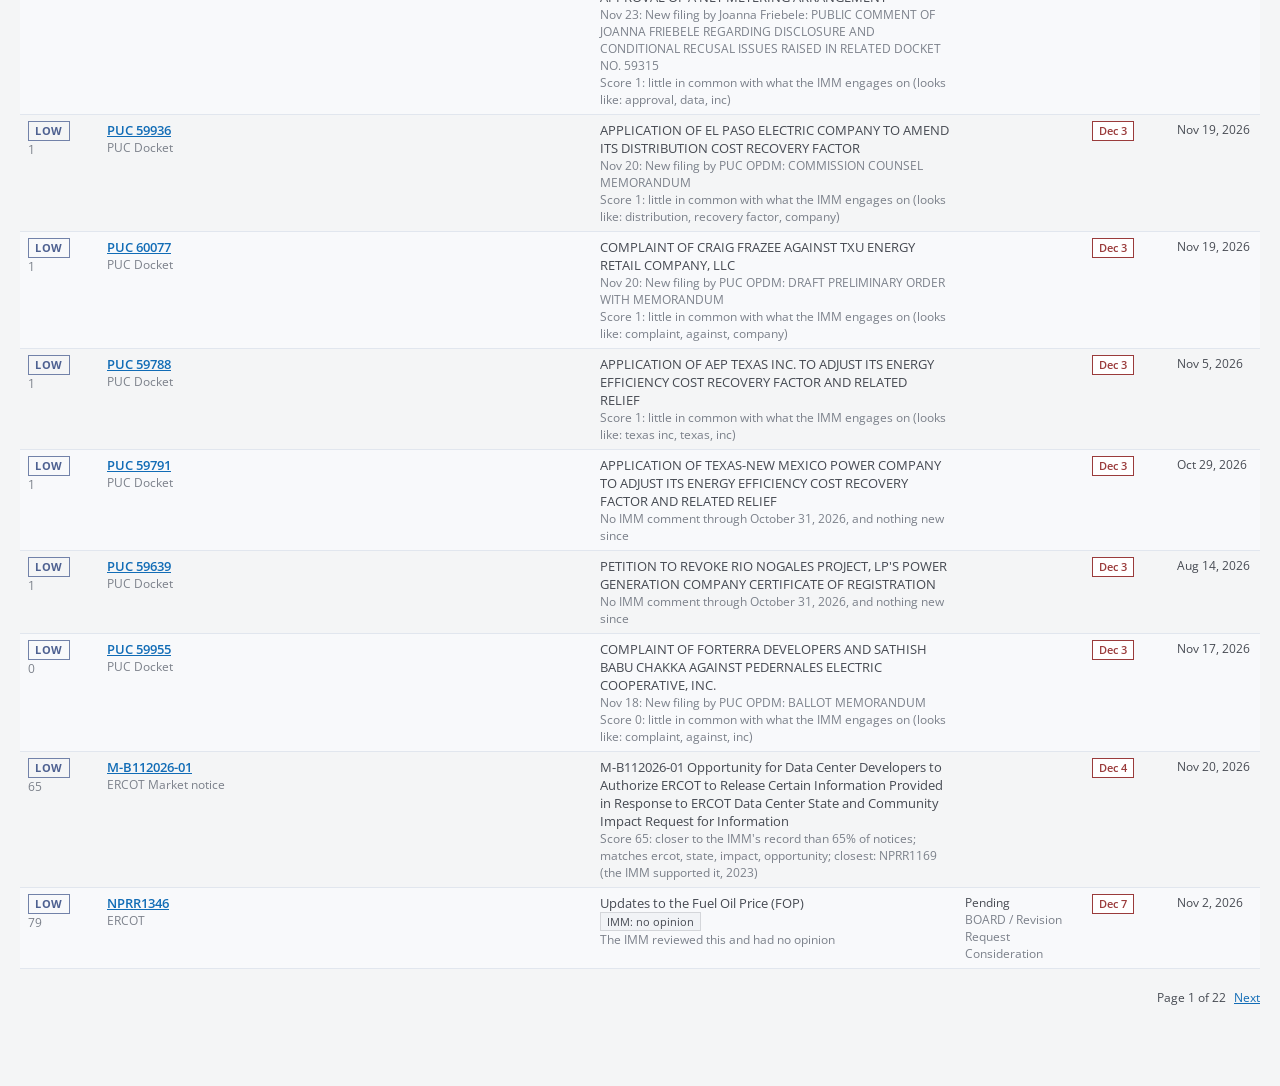
==== commit 8ee58076: "Update 2026-11-24 09:05" ====
--- a/index.html
+++ b/index.html
@@ -8,11 +8,11 @@
 <link rel="stylesheet" href="app.css?v=202611231532">
 <link rel="stylesheet" href="site.css?v=202611231532">
 </head>
-<body data-updated="2026-11-23T15:32:30Z" data-today="2026-11-23" data-version="202611231532">
+<body data-updated="2026-11-23T15:32:30Z" data-today="2026-11-24" data-version="202611231532">
 <header class="site"><div class="in">
   <div class="product brand">IMM Regulatory Tracker</div>
   <nav class="main">
-    <a href="index.html" id="nav-open" class="on">Open items <span class="n">2,127</span></a>
+    <a href="index.html" id="nav-open" class="on">Open items <span class="n">2,149</span></a>
     <a href="index.html?status=all" id="nav-all">All items</a>
     <a href="deadlines.html" class="">Deadlines</a>
     <a href="events.html" class="">Events</a>
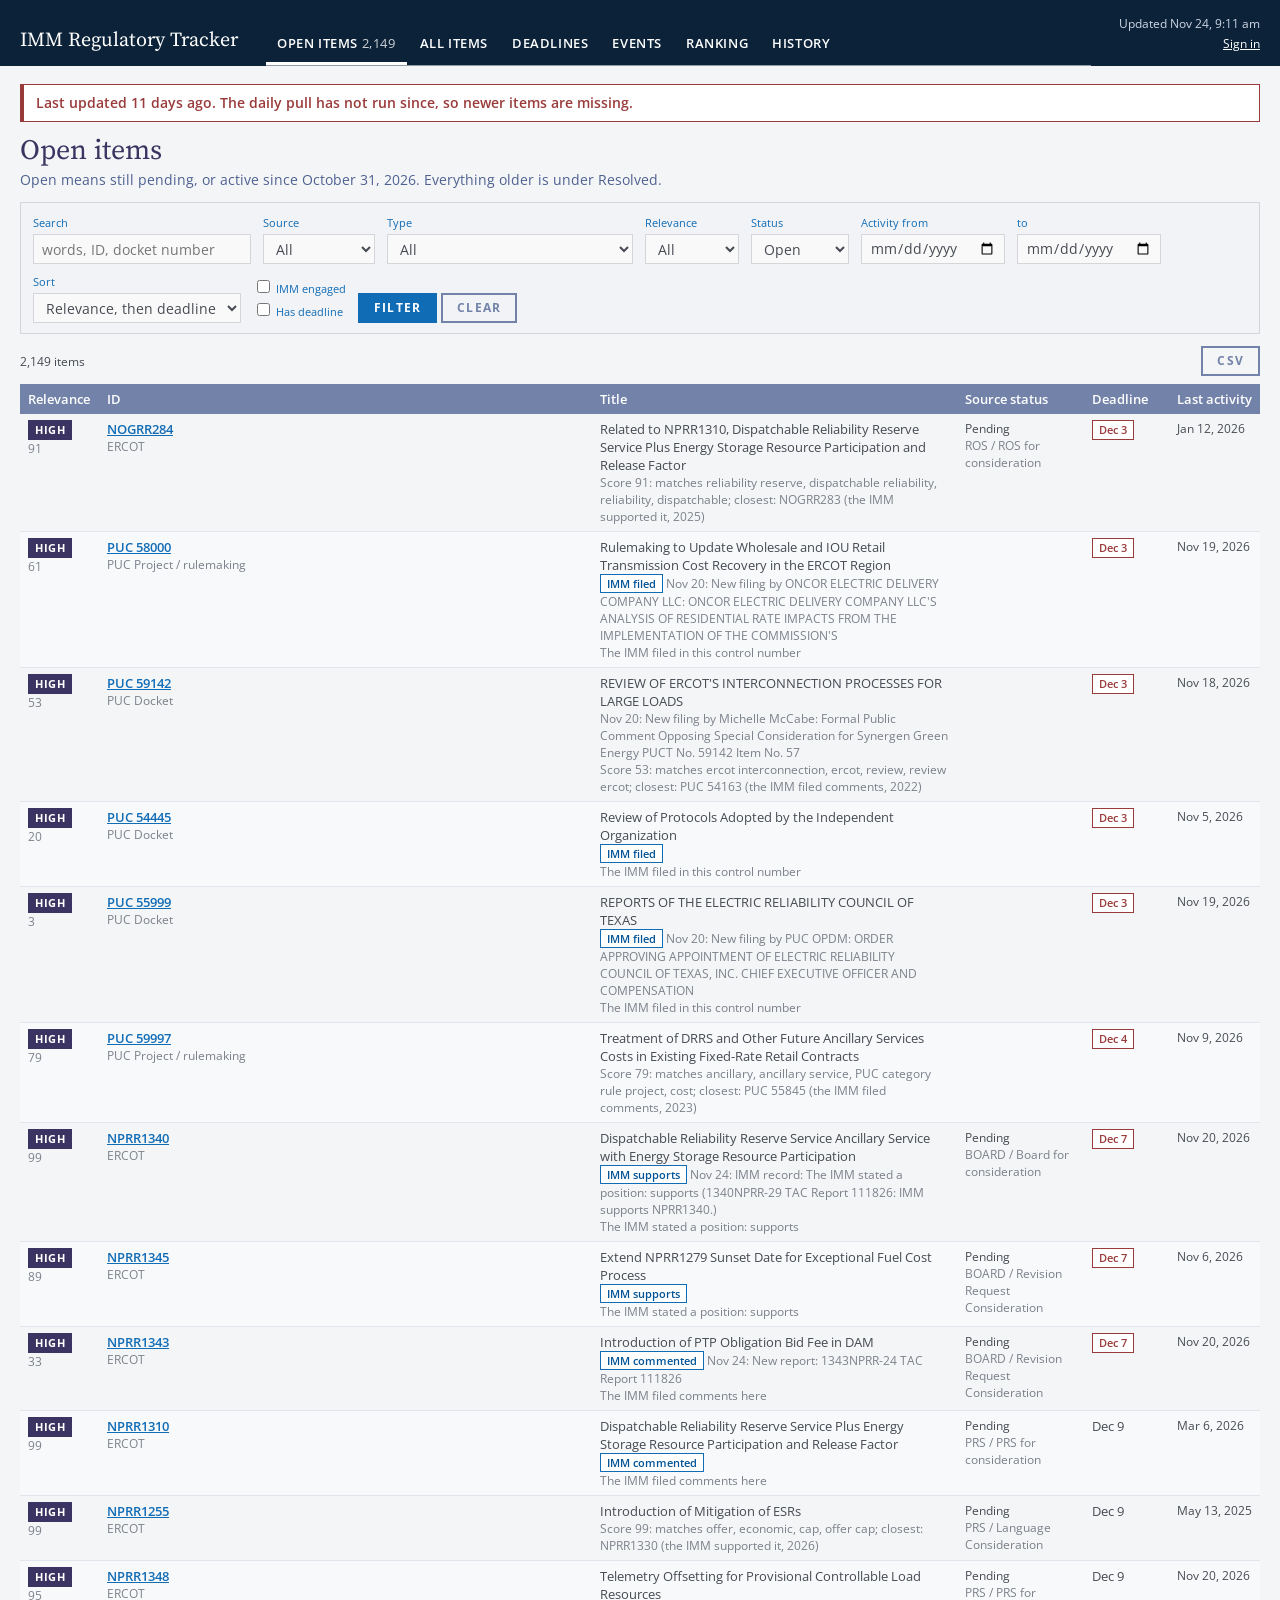
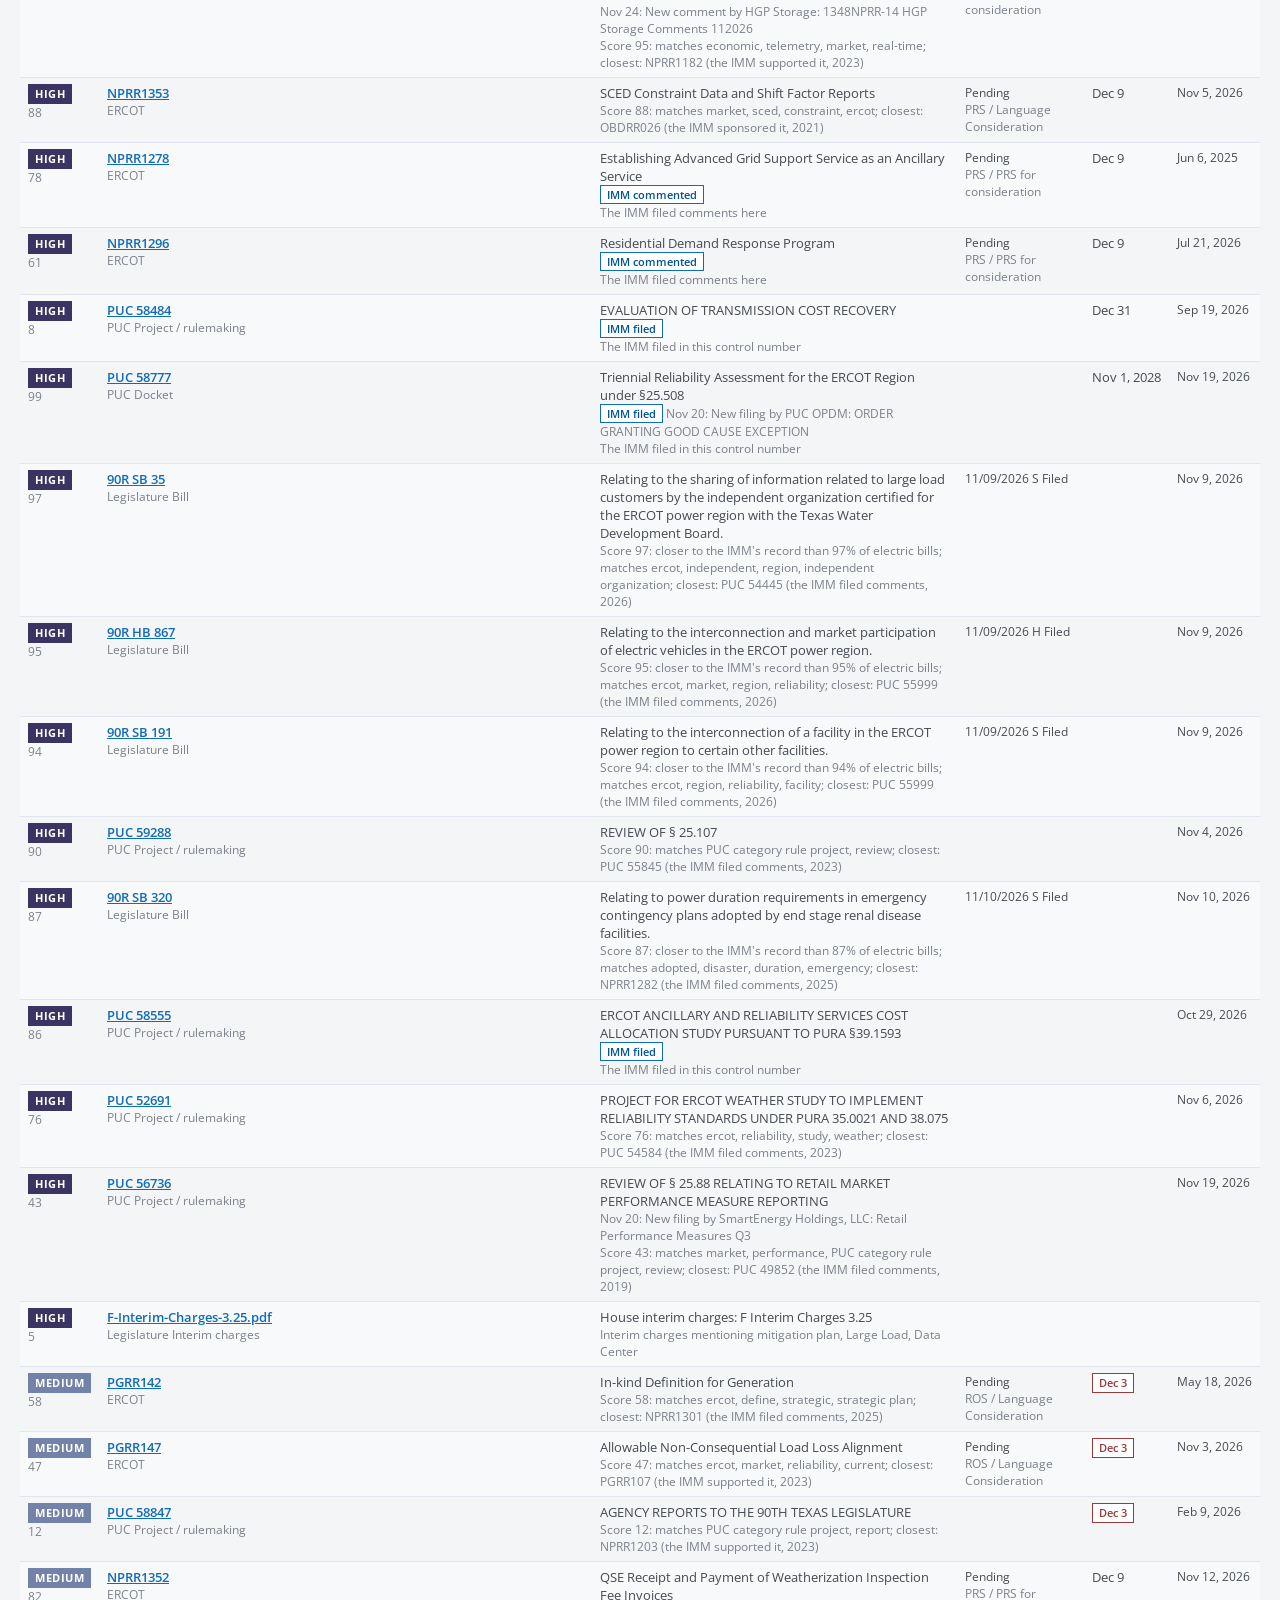
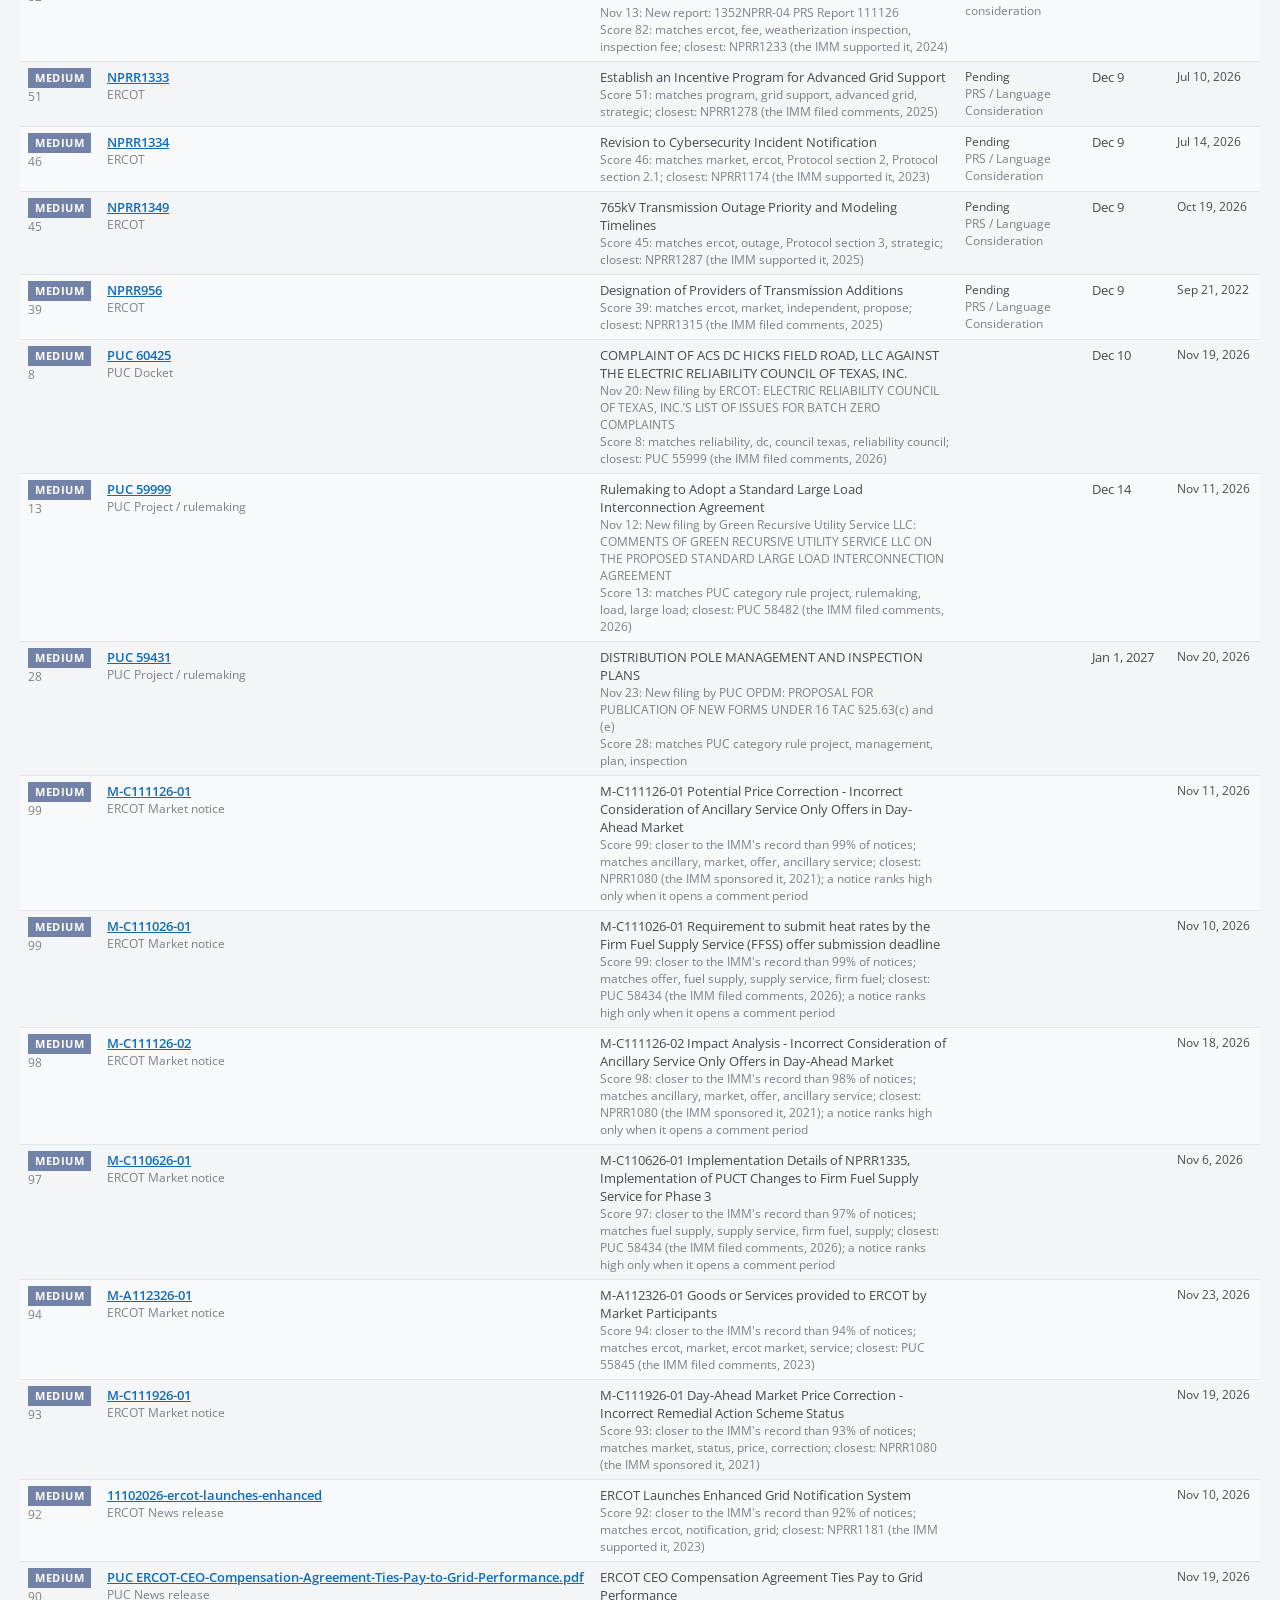
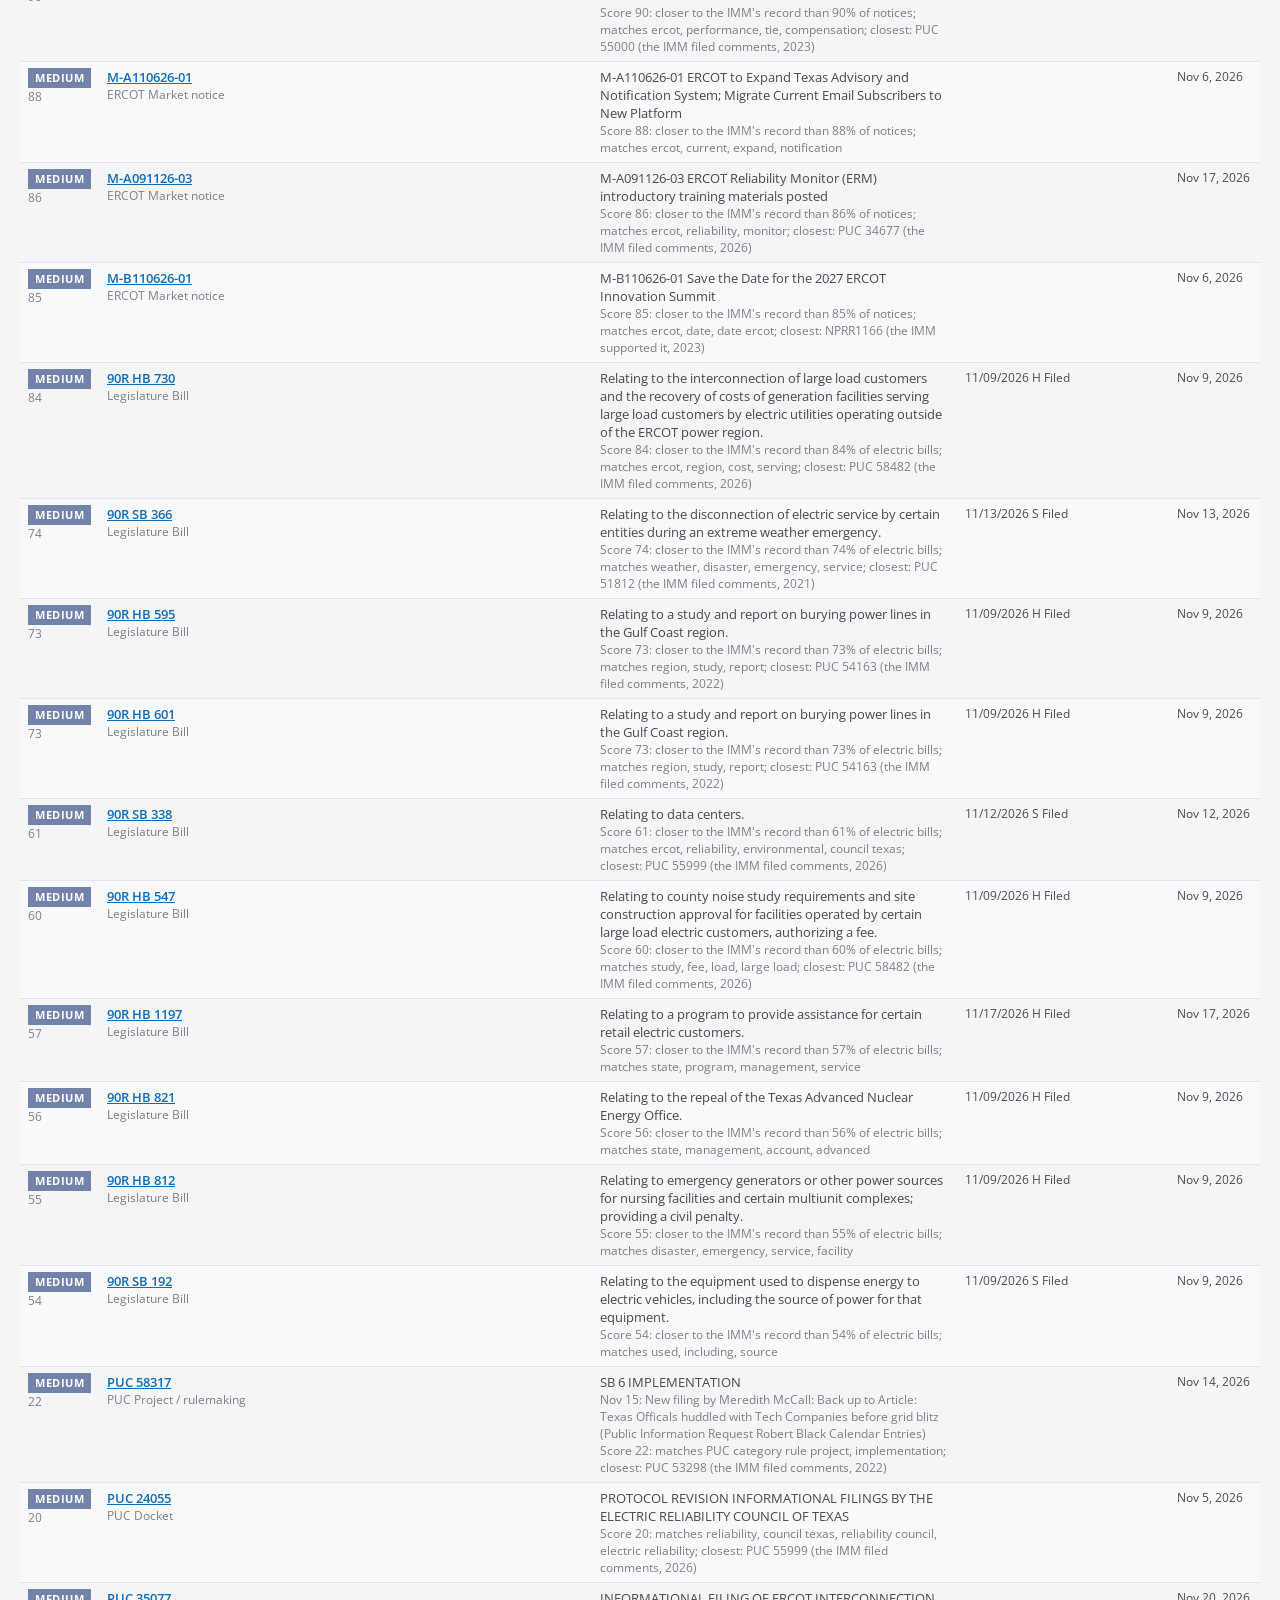
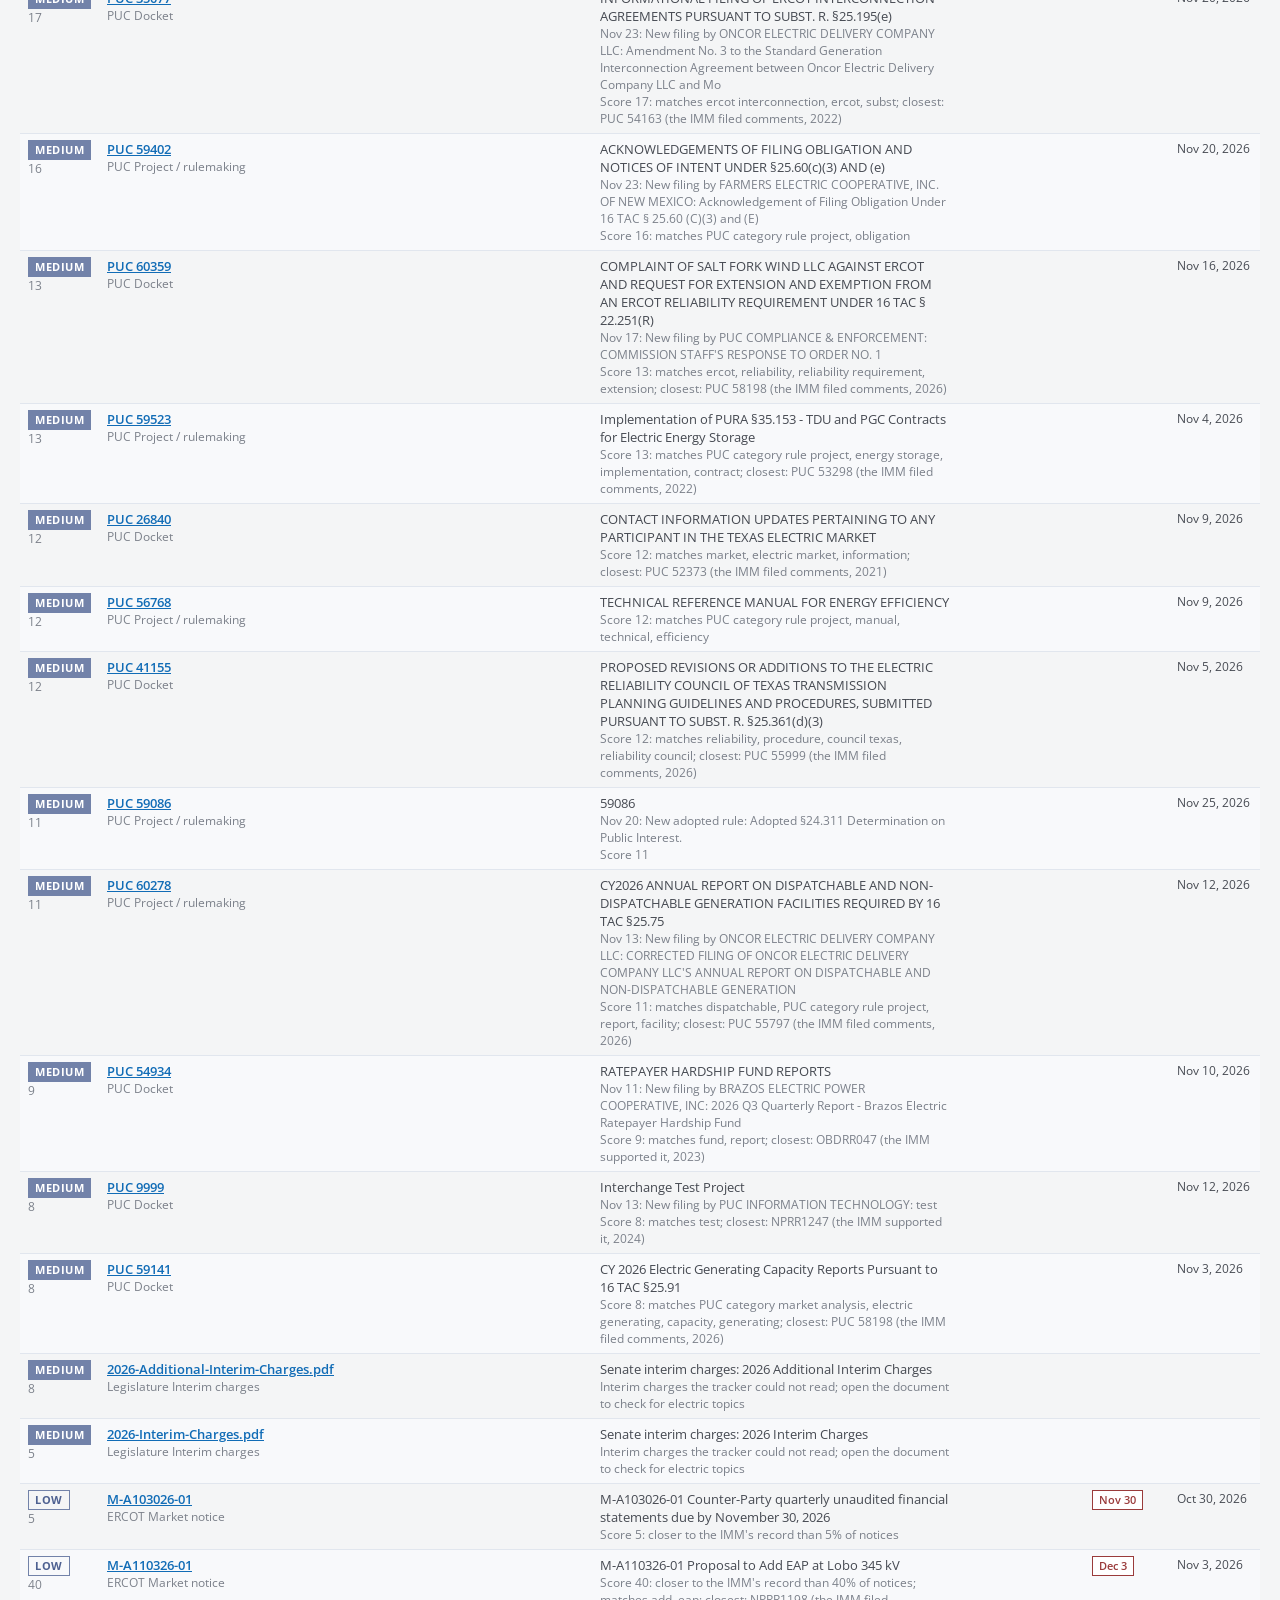
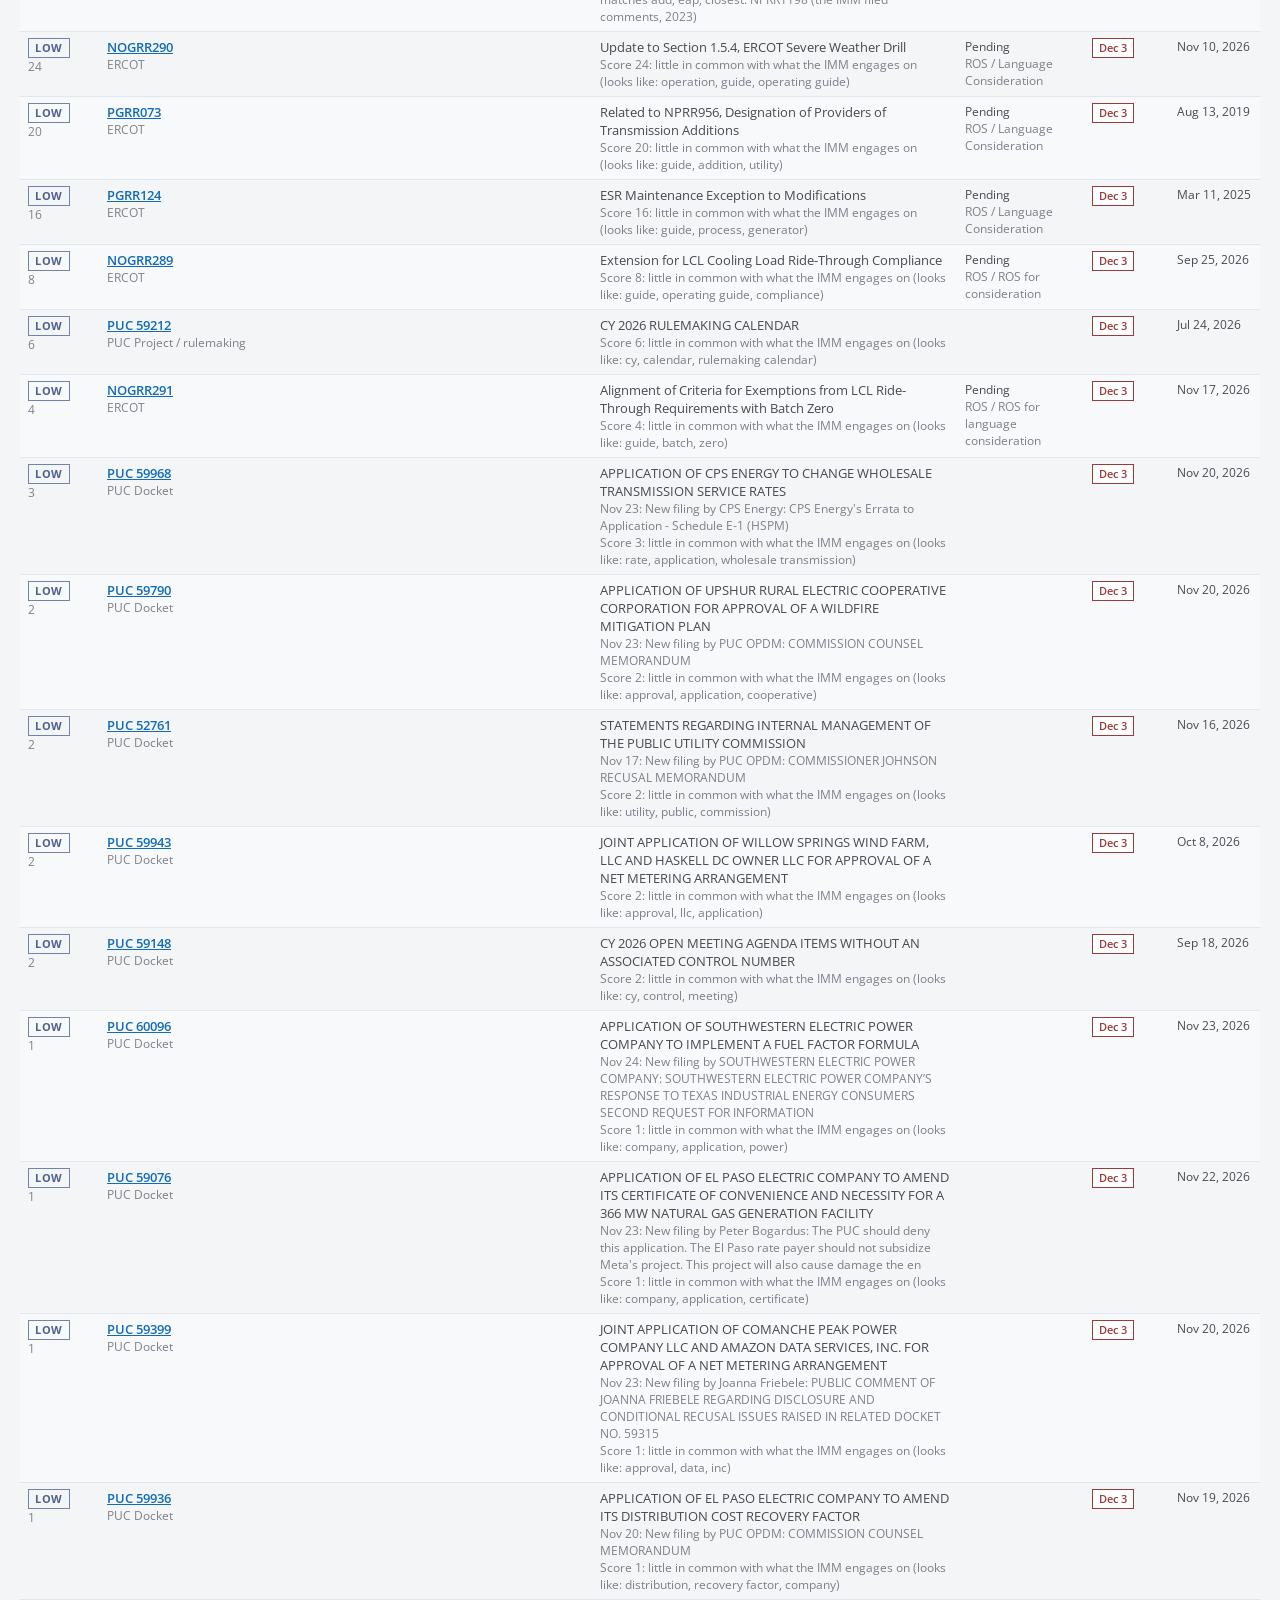
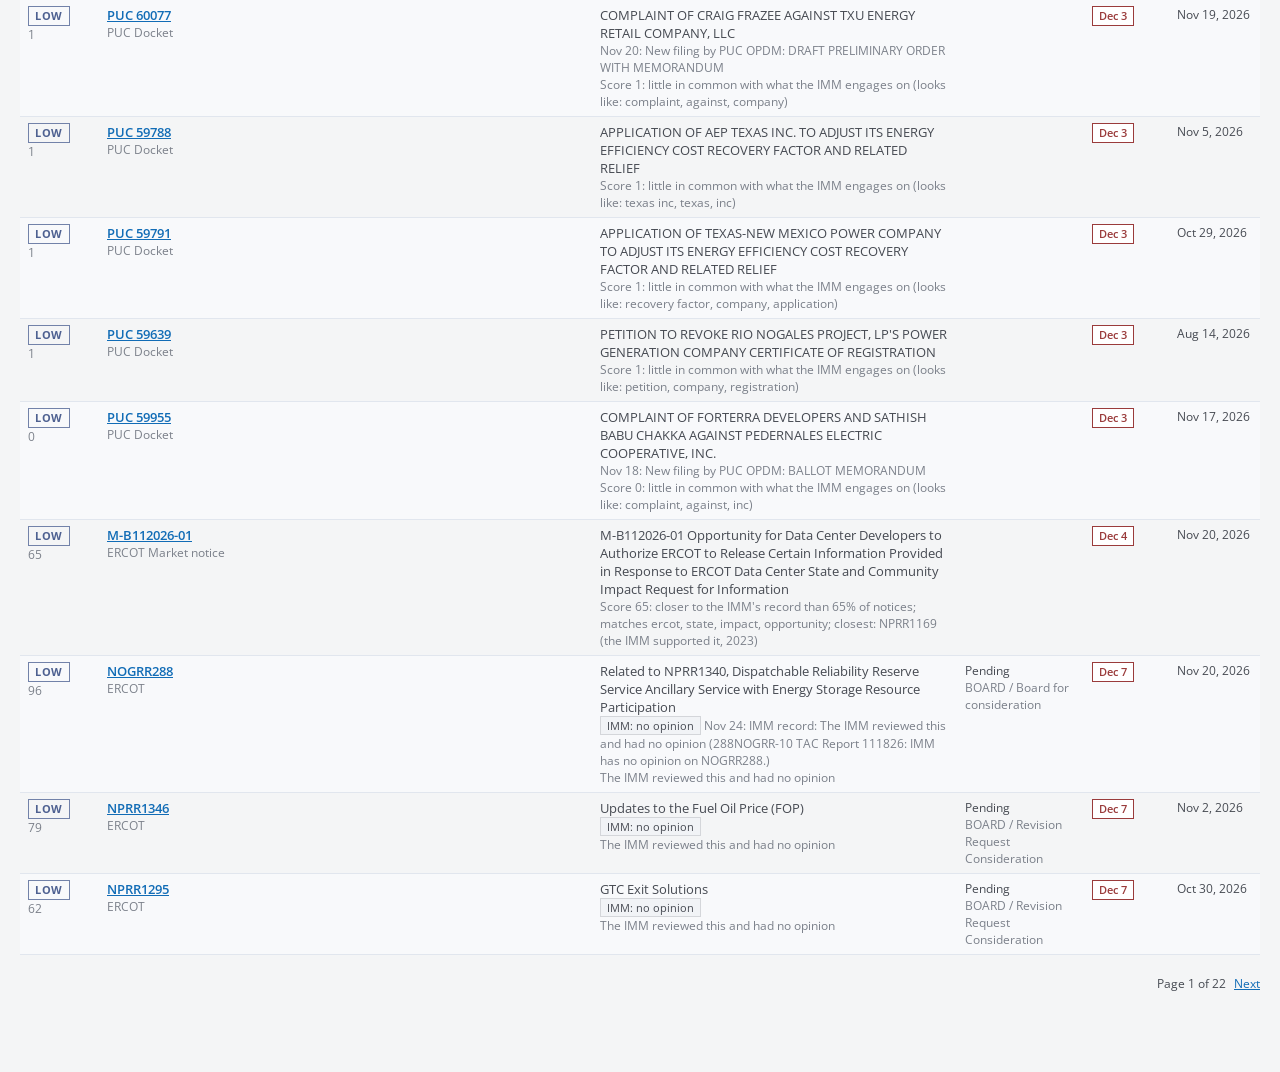
==== commit 4a035504: "Update 2026-11-24 09:11" ====
--- a/index.html
+++ b/index.html
@@ -5,10 +5,10 @@
 <meta name="viewport" content="width=device-width, initial-scale=1">
 <meta name="robots" content="noindex, nofollow">
 <title>Items | IMM Regulatory Tracker</title>
-<link rel="stylesheet" href="app.css?v=202611231532">
-<link rel="stylesheet" href="site.css?v=202611231532">
+<link rel="stylesheet" href="app.css?v=202611241511">
+<link rel="stylesheet" href="site.css?v=202611241511">
 </head>
-<body data-updated="2026-11-23T15:32:30Z" data-today="2026-11-24" data-version="202611231532">
+<body data-updated="2026-11-24T15:11:33Z" data-today="2026-11-24" data-version="202611241511">
 <header class="site"><div class="in">
   <div class="product brand">IMM Regulatory Tracker</div>
   <nav class="main">
@@ -19,7 +19,7 @@
     <a href="ranking.html" class="">Ranking</a>
     <a href="history.html" class="">History</a>
   </nav>
-  <div class="who">Updated Nov 23, 9:32 am<br><a href="signin.html" style="color:#fff">Sign in</a></div>
+  <div class="who">Updated Nov 24, 9:11 am<br><a href="signin.html" style="color:#fff">Sign in</a></div>
 </div></header>
 <main>
 <div id="stale" class="flash alarm" hidden></div>
@@ -46,7 +46,7 @@
 <noscript><p class="intro">This list needs JavaScript switched on.</p></noscript>
 
 </main>
-<script src="site.js?v=202611231532"></script>
-<script src="items.js?v=202611231532"></script>
+<script src="site.js?v=202611241511"></script>
+<script src="items.js?v=202611241511"></script>
 </body>
 </html>
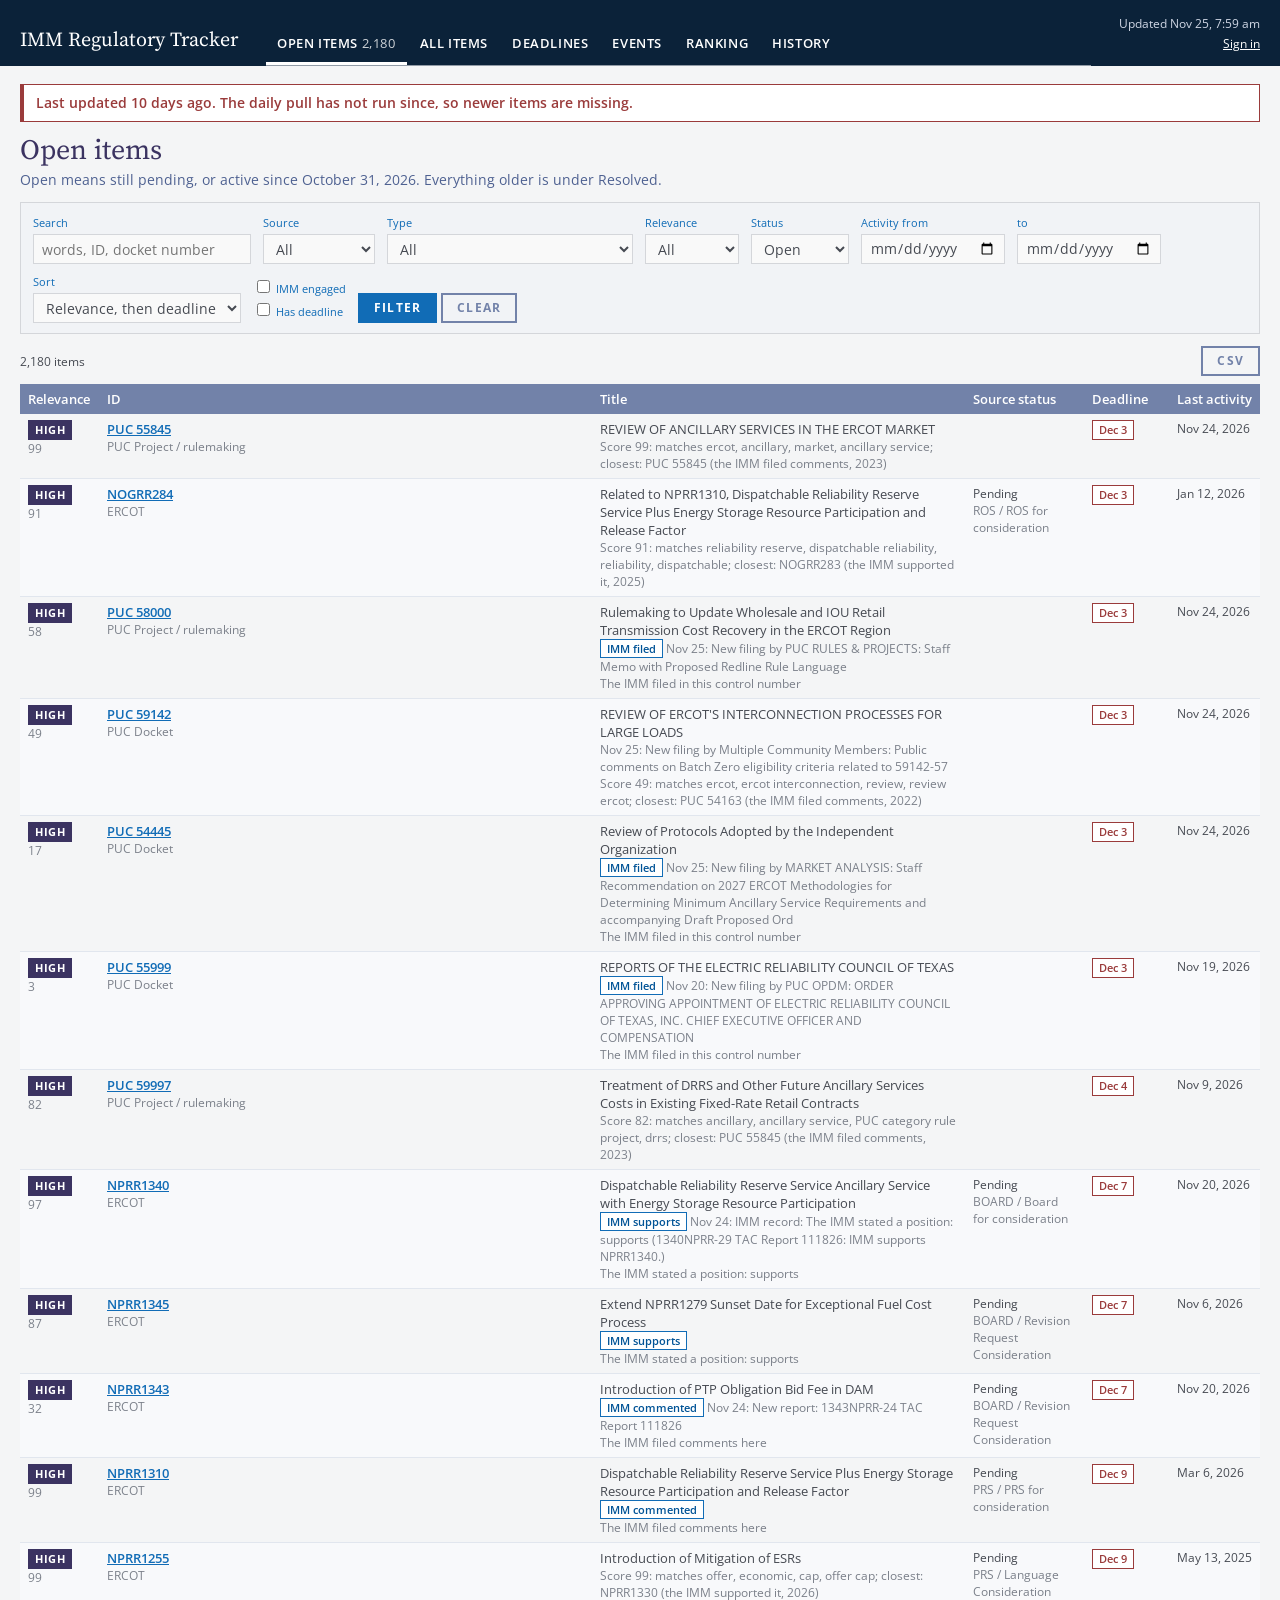
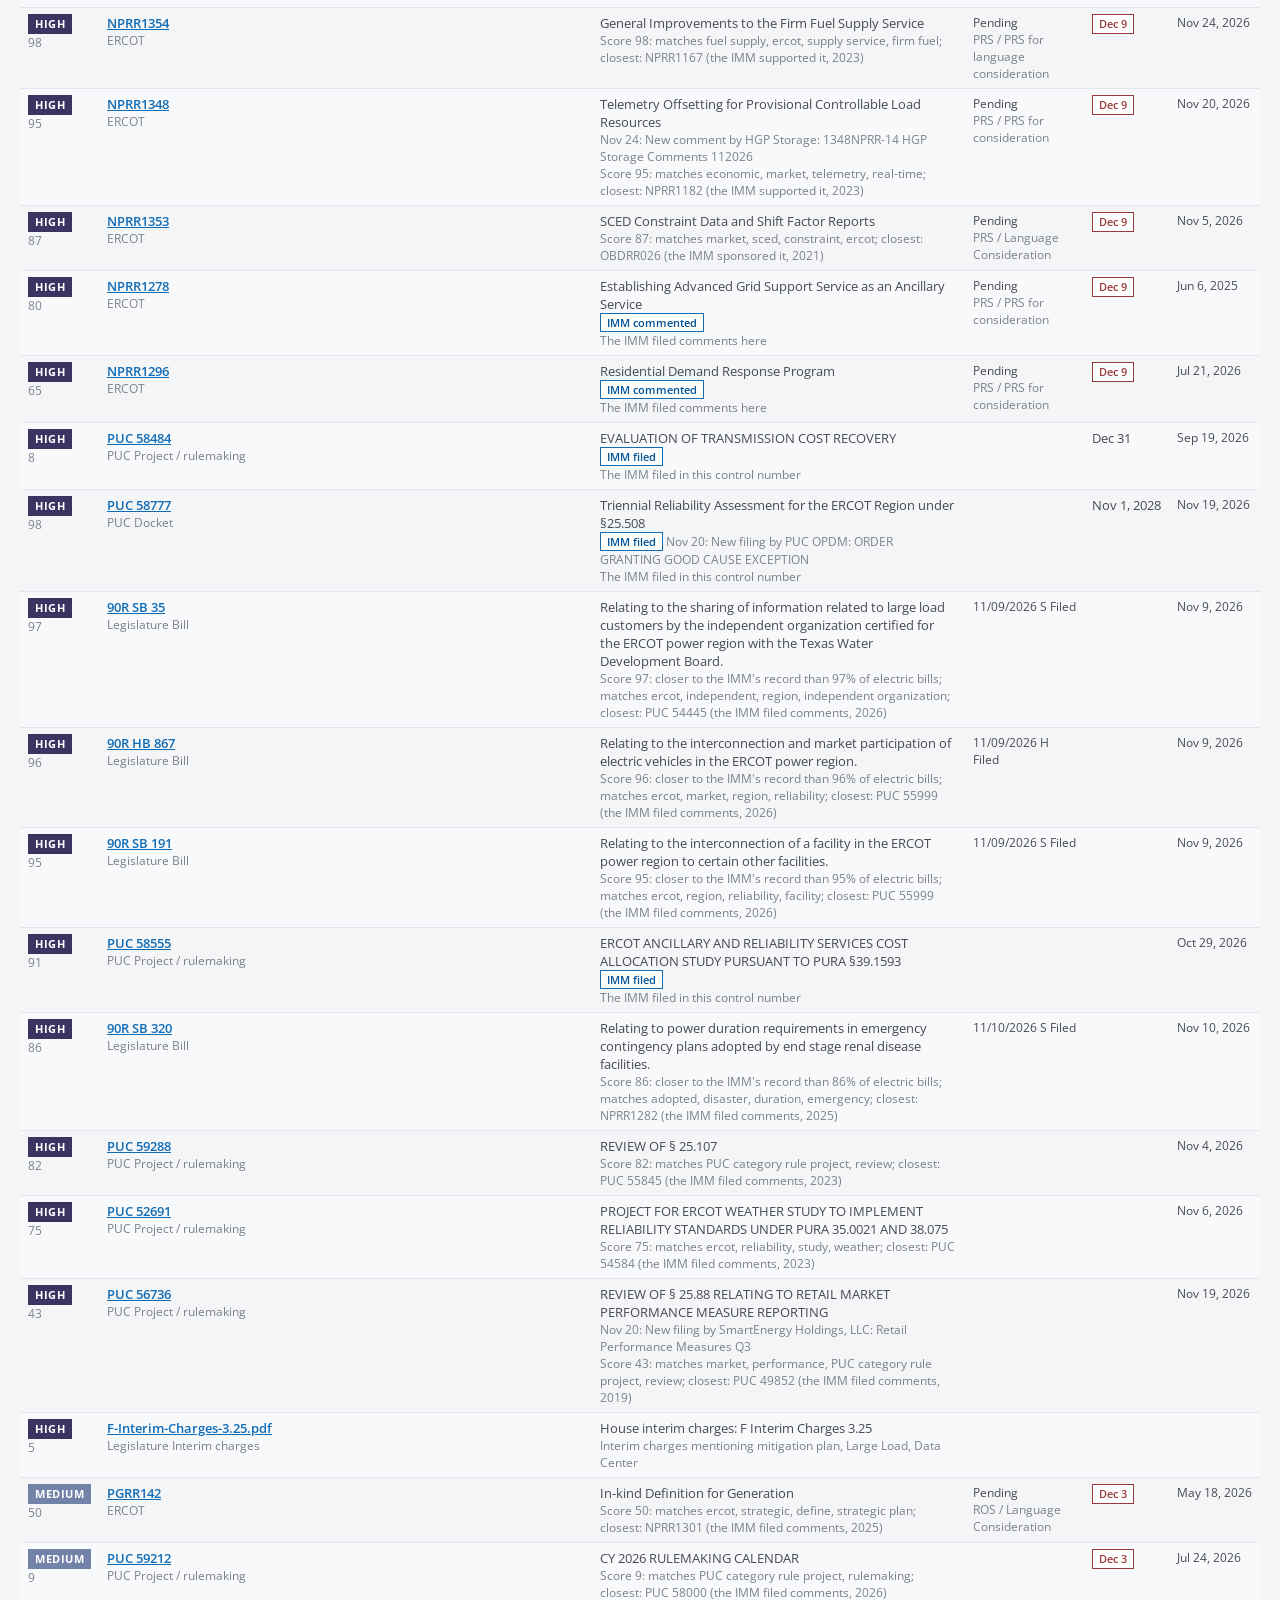
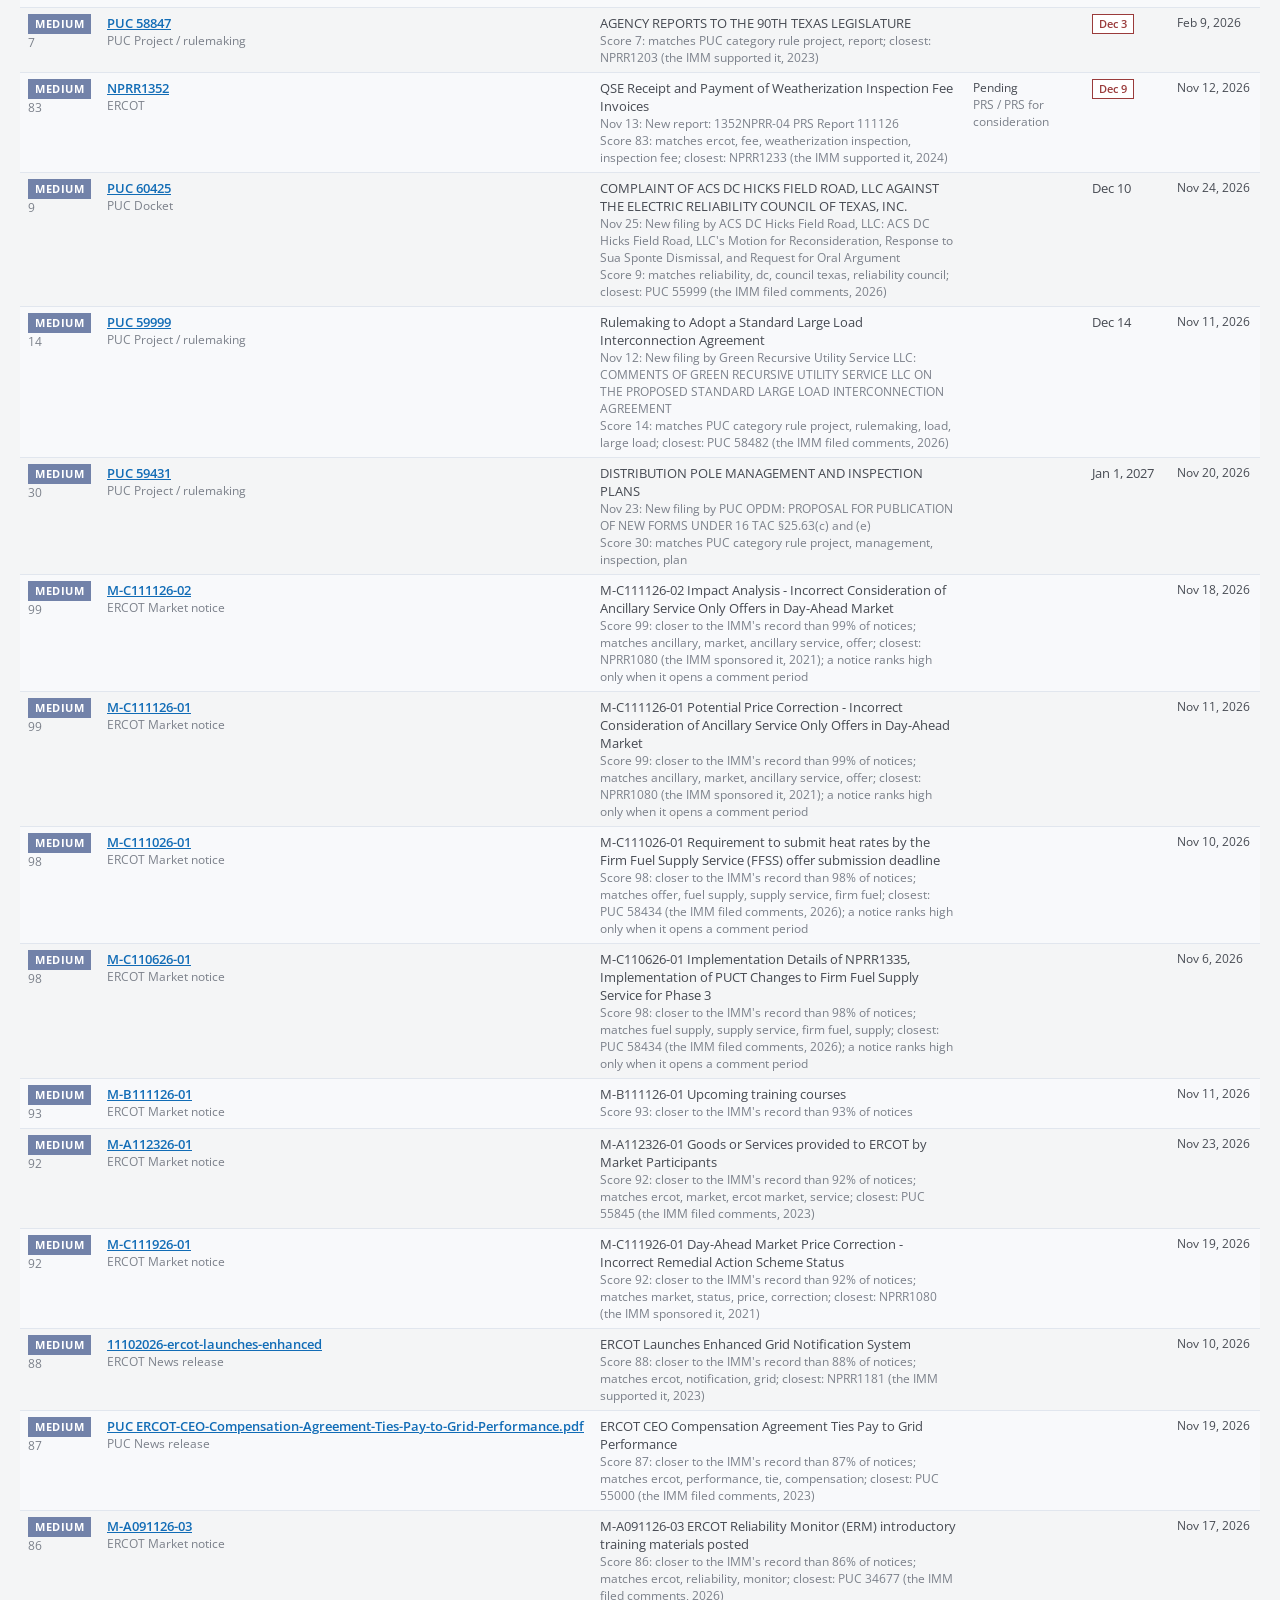
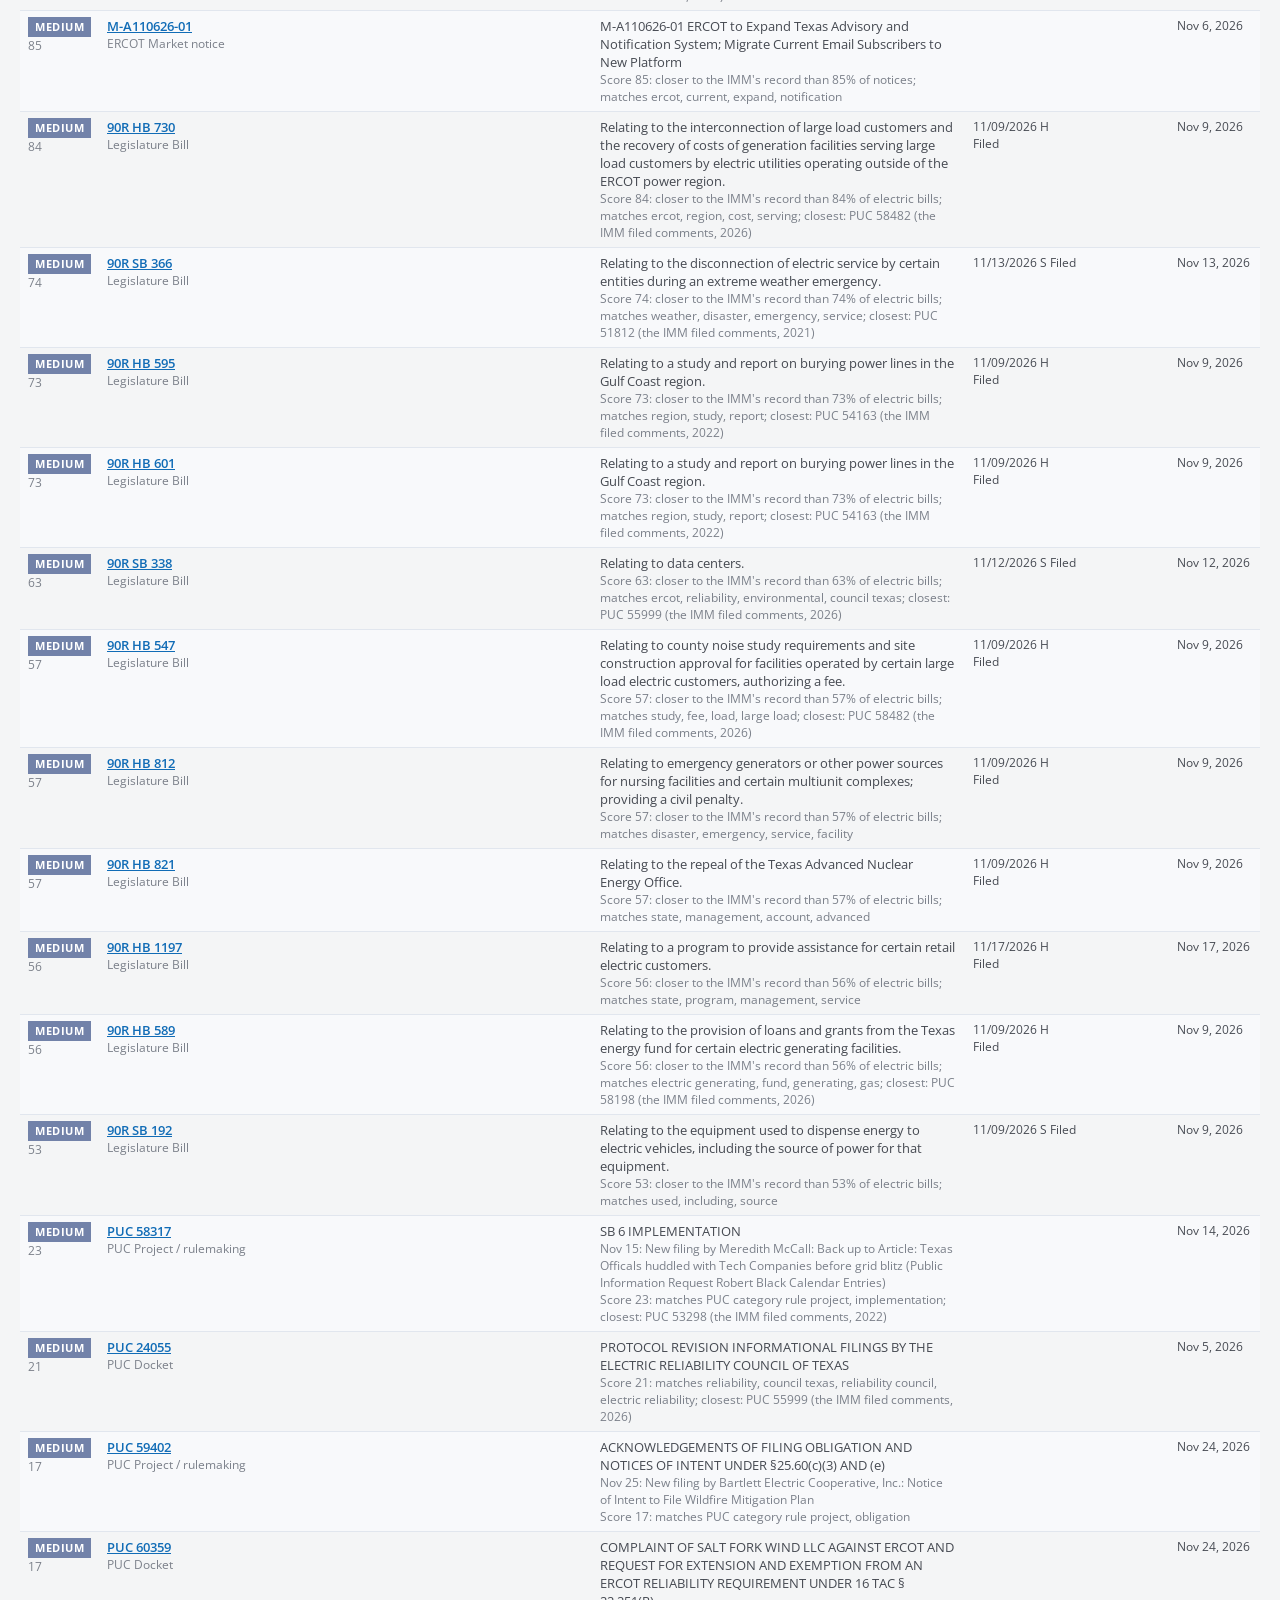
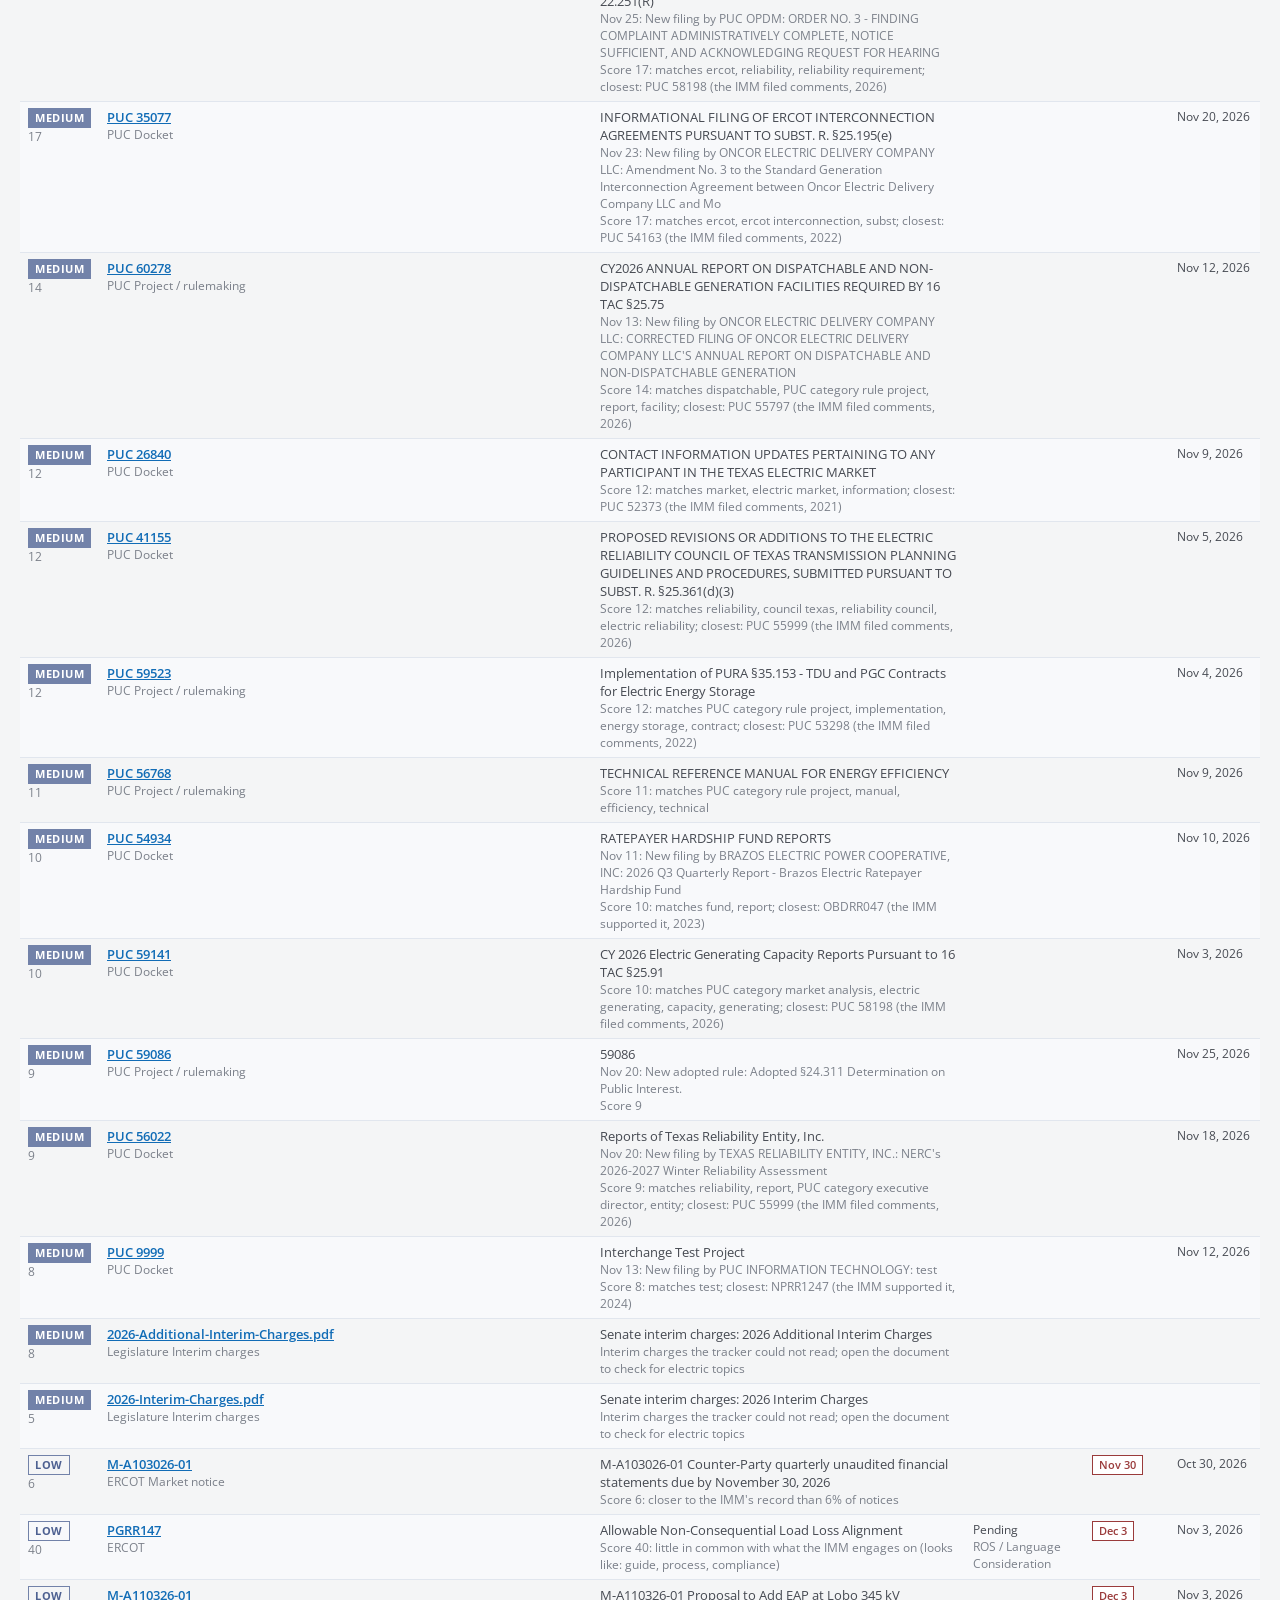
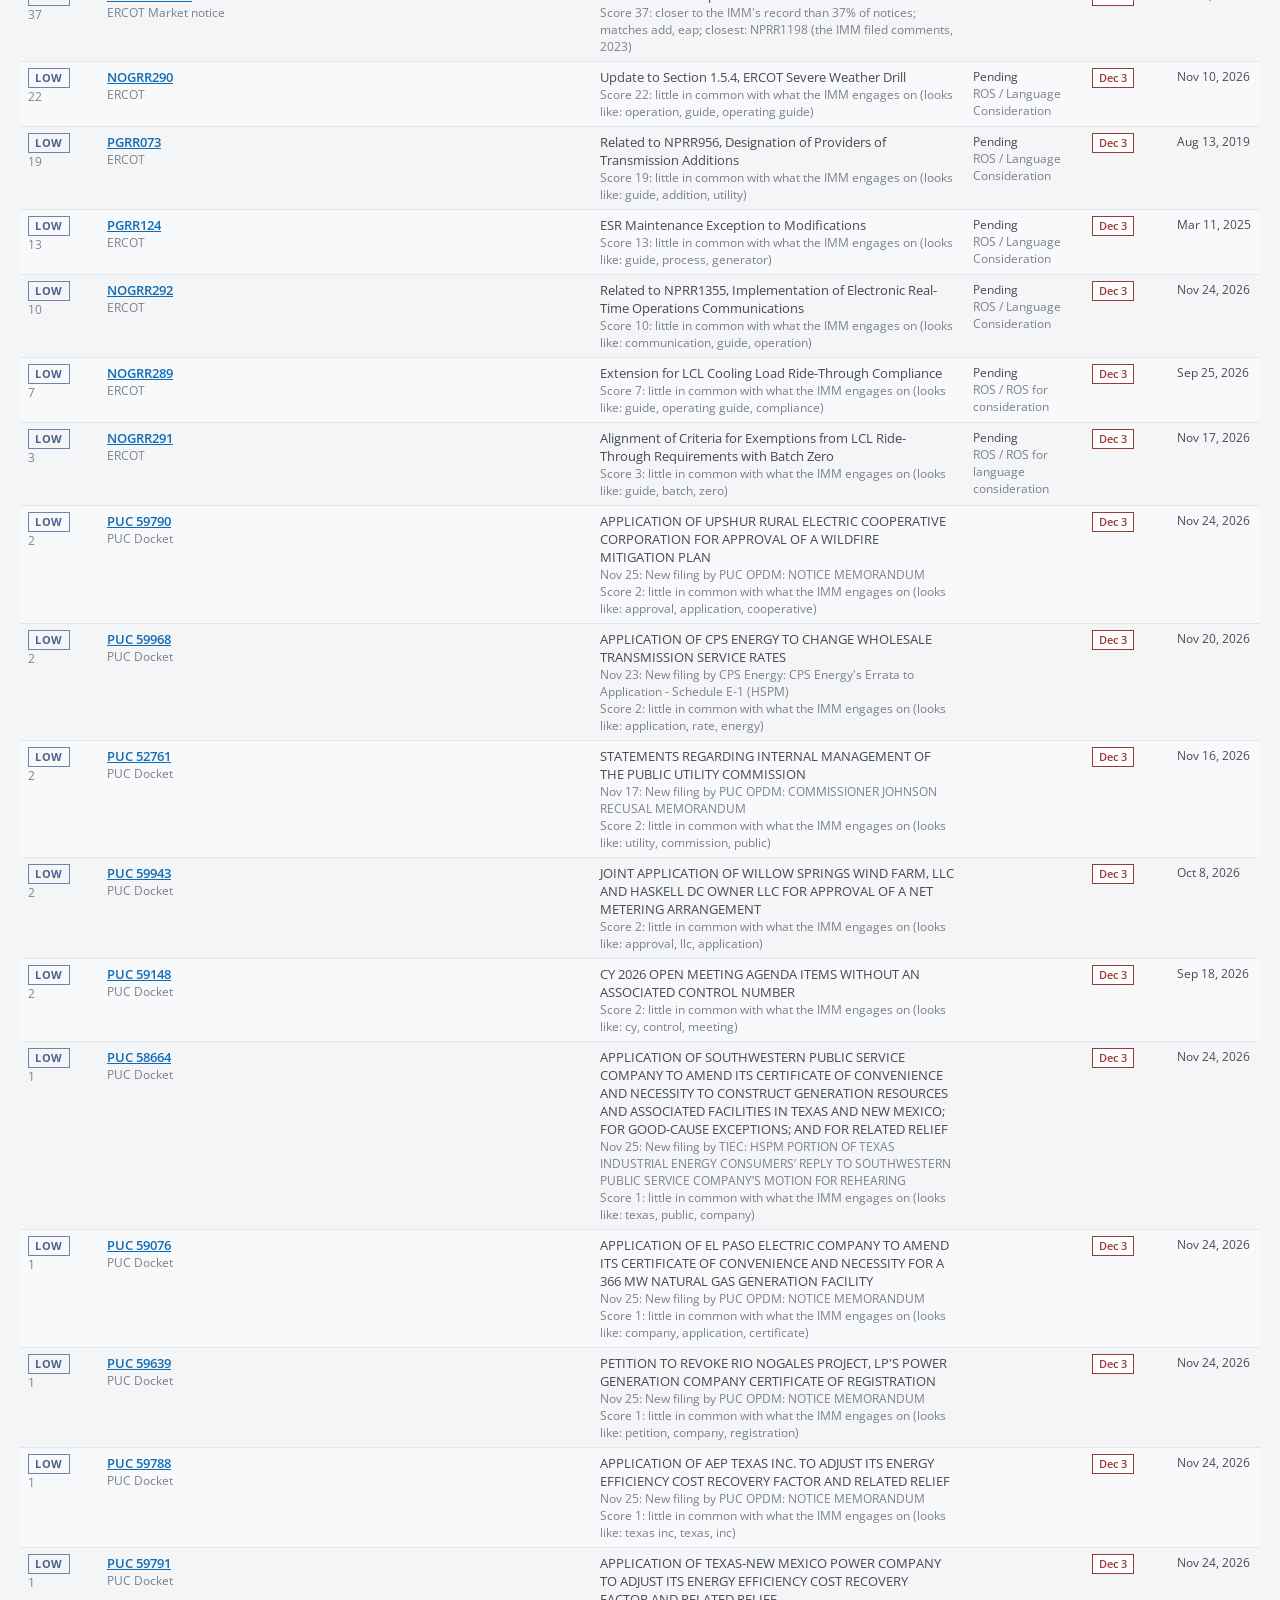
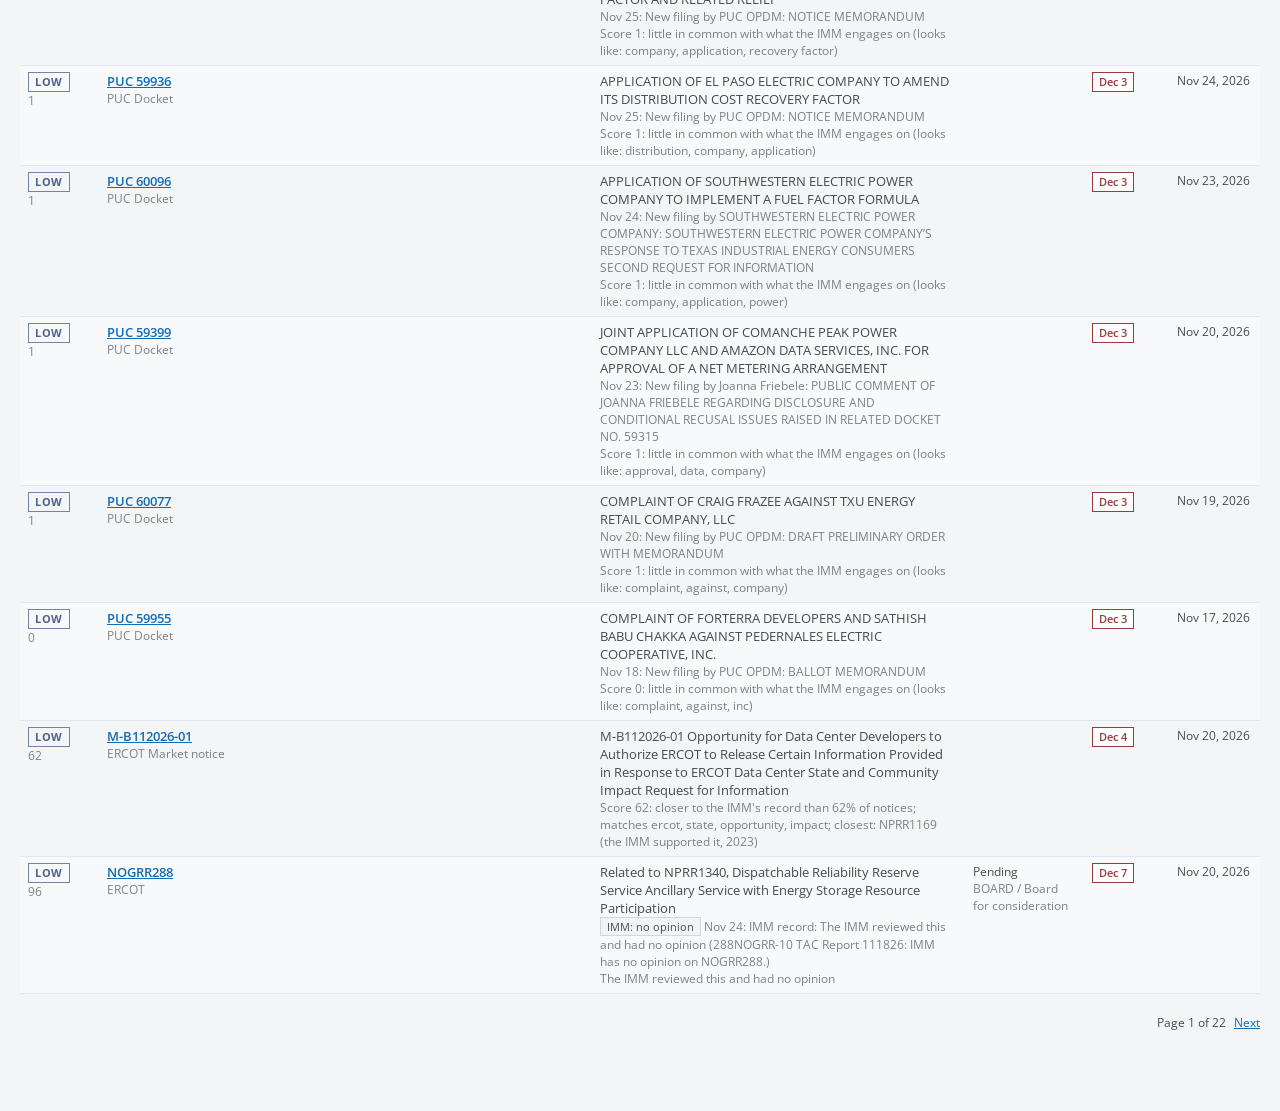
==== commit 56a9edd7: "Update 2026-11-25 07:59" ====
--- a/index.html
+++ b/index.html
@@ -5,21 +5,21 @@
 <meta name="viewport" content="width=device-width, initial-scale=1">
 <meta name="robots" content="noindex, nofollow">
 <title>Items | IMM Regulatory Tracker</title>
-<link rel="stylesheet" href="app.css?v=202611241511">
-<link rel="stylesheet" href="site.css?v=202611241511">
+<link rel="stylesheet" href="app.css?v=202611251359">
+<link rel="stylesheet" href="site.css?v=202611251359">
 </head>
-<body data-updated="2026-11-24T15:11:33Z" data-today="2026-11-24" data-version="202611241511">
+<body data-updated="2026-11-25T13:59:37Z" data-today="2026-11-25" data-version="202611251359">
 <header class="site"><div class="in">
   <div class="product brand">IMM Regulatory Tracker</div>
   <nav class="main">
-    <a href="index.html" id="nav-open" class="on">Open items <span class="n">2,149</span></a>
+    <a href="index.html" id="nav-open" class="on">Open items <span class="n">2,180</span></a>
     <a href="index.html?status=all" id="nav-all">All items</a>
     <a href="deadlines.html" class="">Deadlines</a>
     <a href="events.html" class="">Events</a>
     <a href="ranking.html" class="">Ranking</a>
     <a href="history.html" class="">History</a>
   </nav>
-  <div class="who">Updated Nov 24, 9:11 am<br><a href="signin.html" style="color:#fff">Sign in</a></div>
+  <div class="who">Updated Nov 25, 7:59 am<br><a href="signin.html" style="color:#fff">Sign in</a></div>
 </div></header>
 <main>
 <div id="stale" class="flash alarm" hidden></div>
@@ -46,7 +46,7 @@
 <noscript><p class="intro">This list needs JavaScript switched on.</p></noscript>
 
 </main>
-<script src="site.js?v=202611241511"></script>
-<script src="items.js?v=202611241511"></script>
+<script src="site.js?v=202611251359"></script>
+<script src="items.js?v=202611251359"></script>
 </body>
 </html>
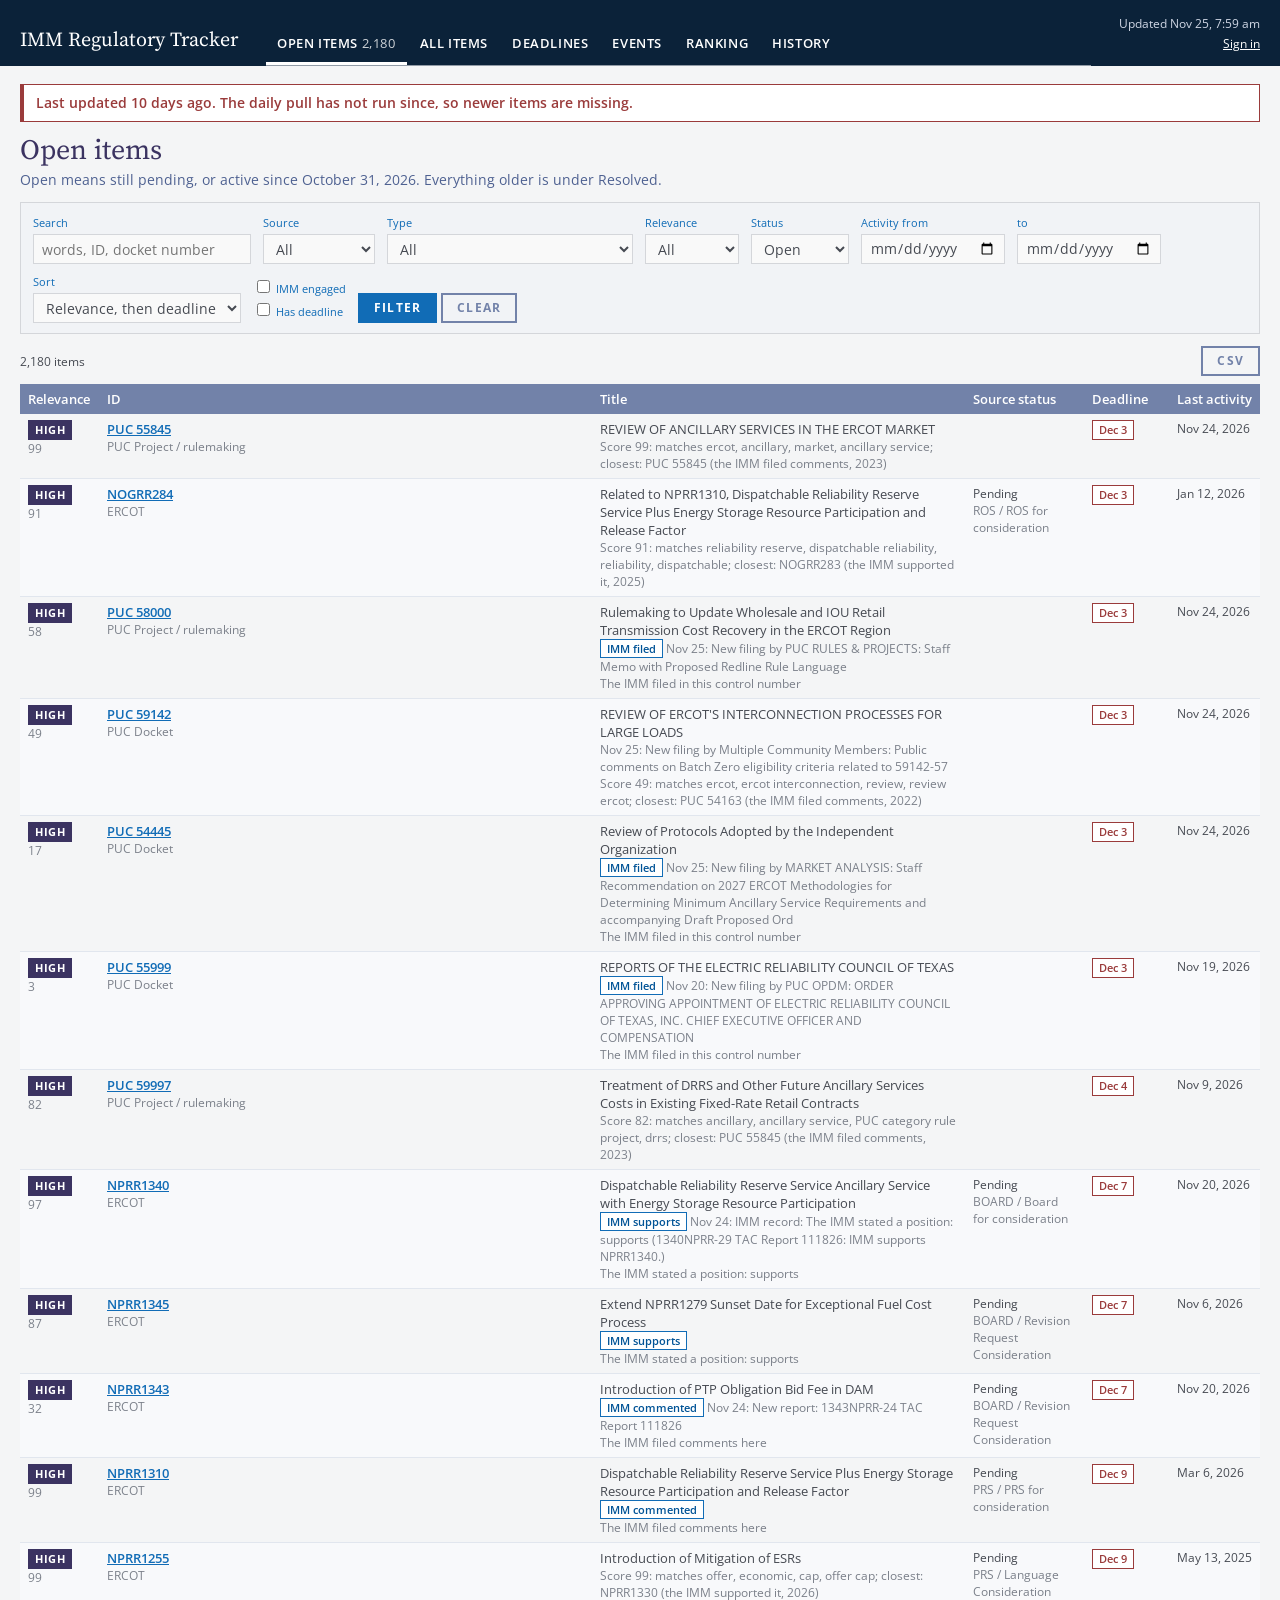
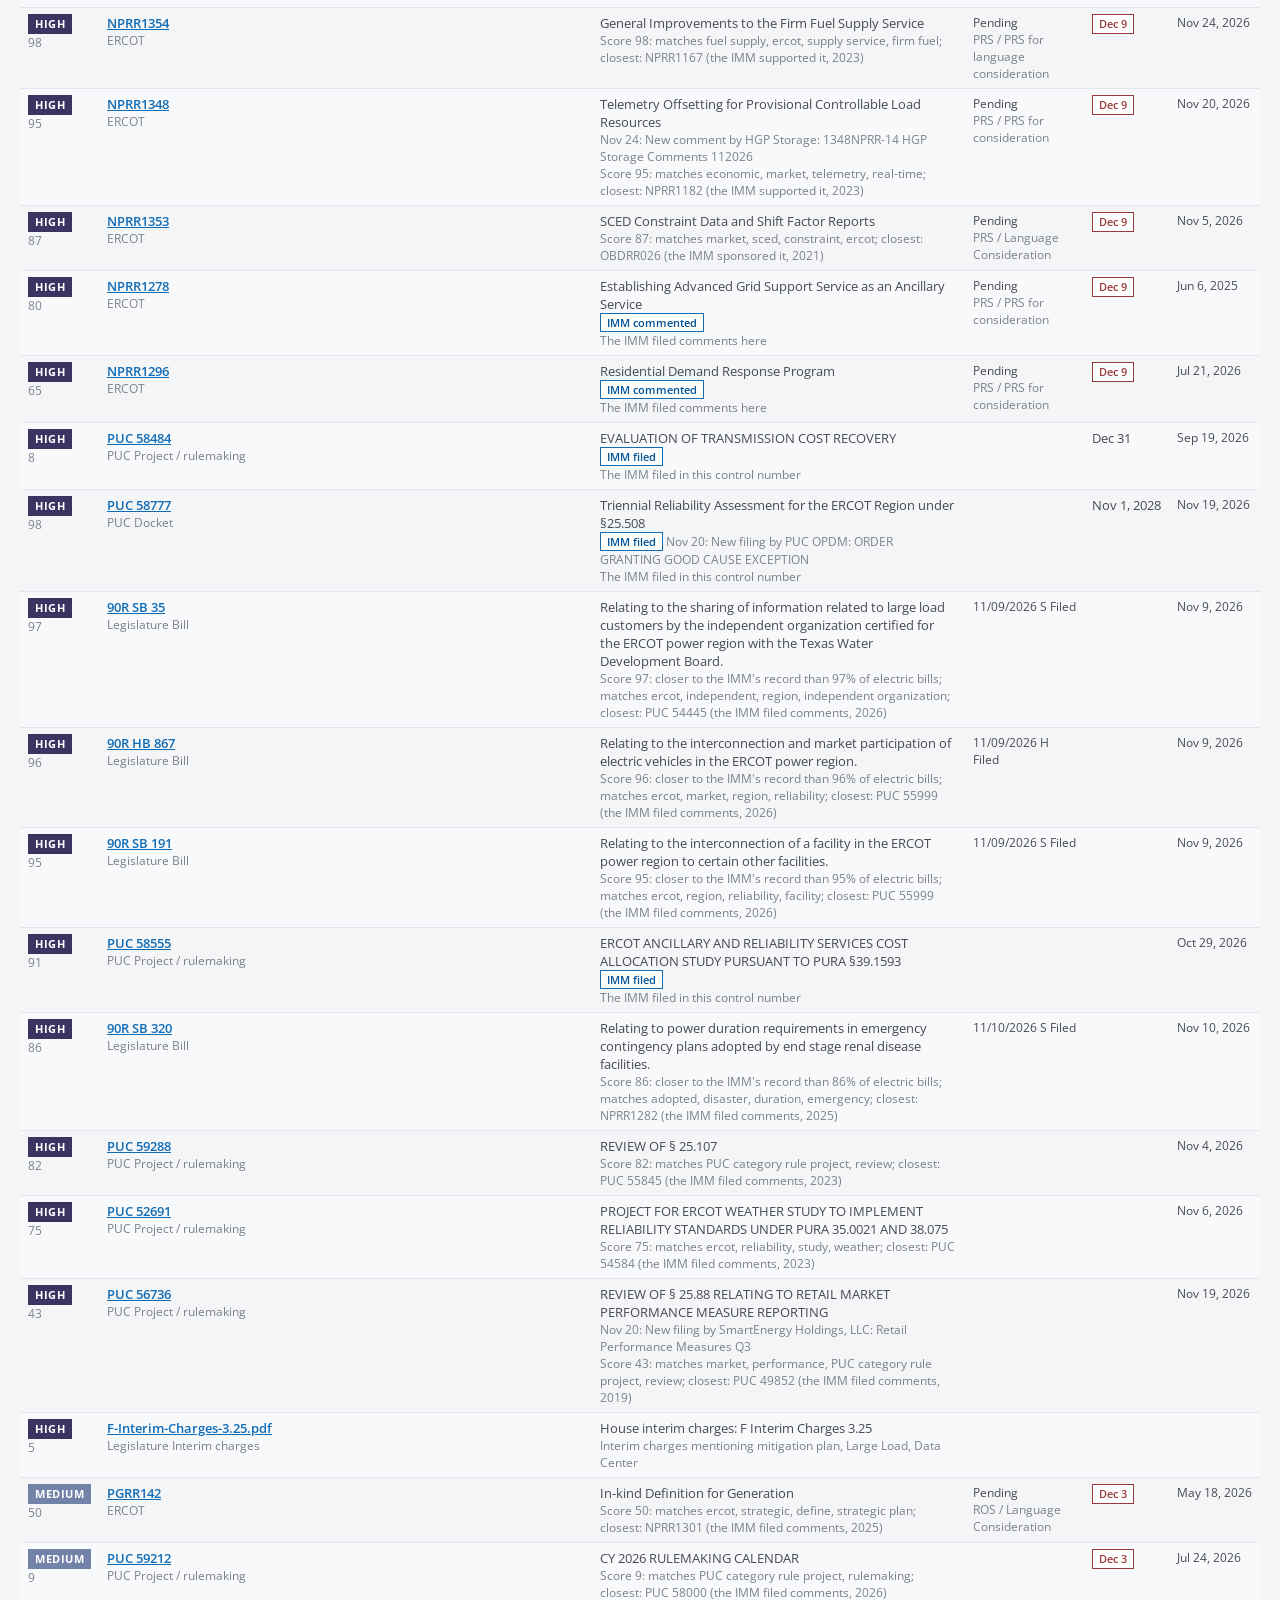
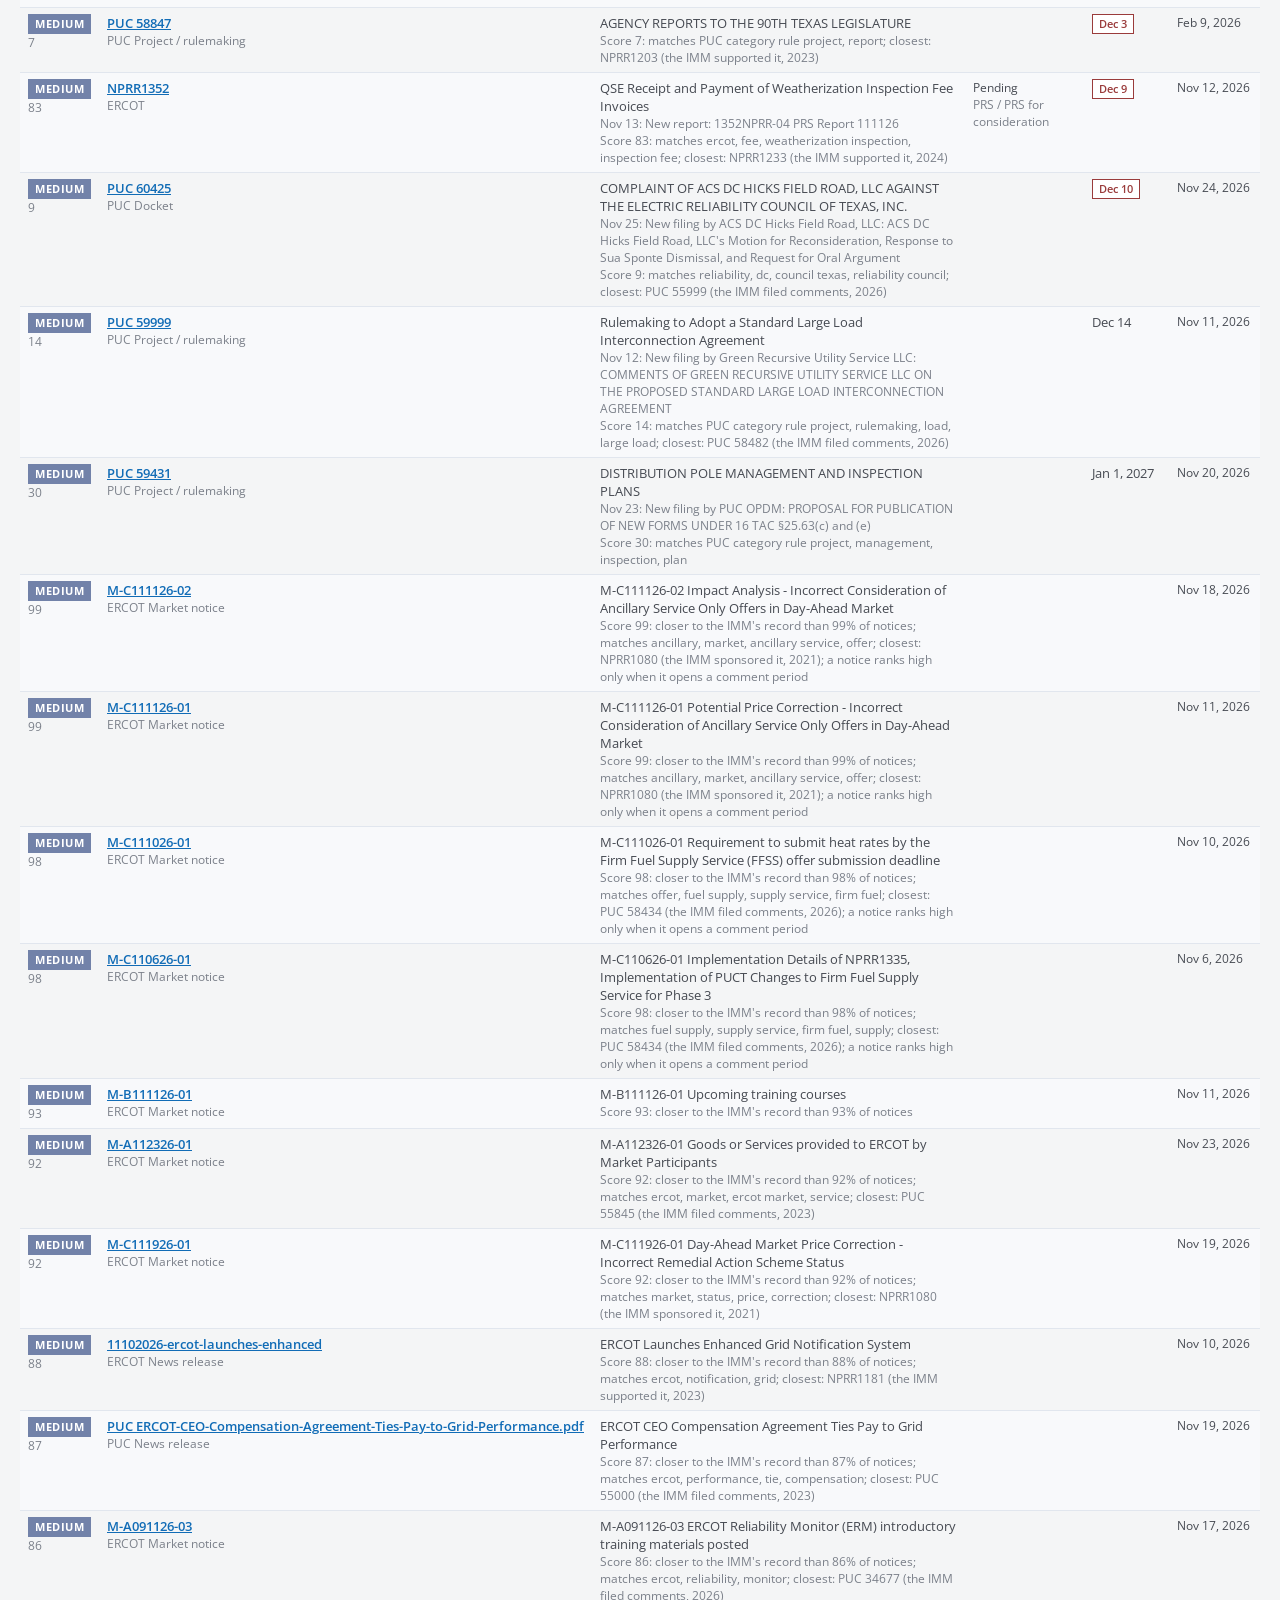
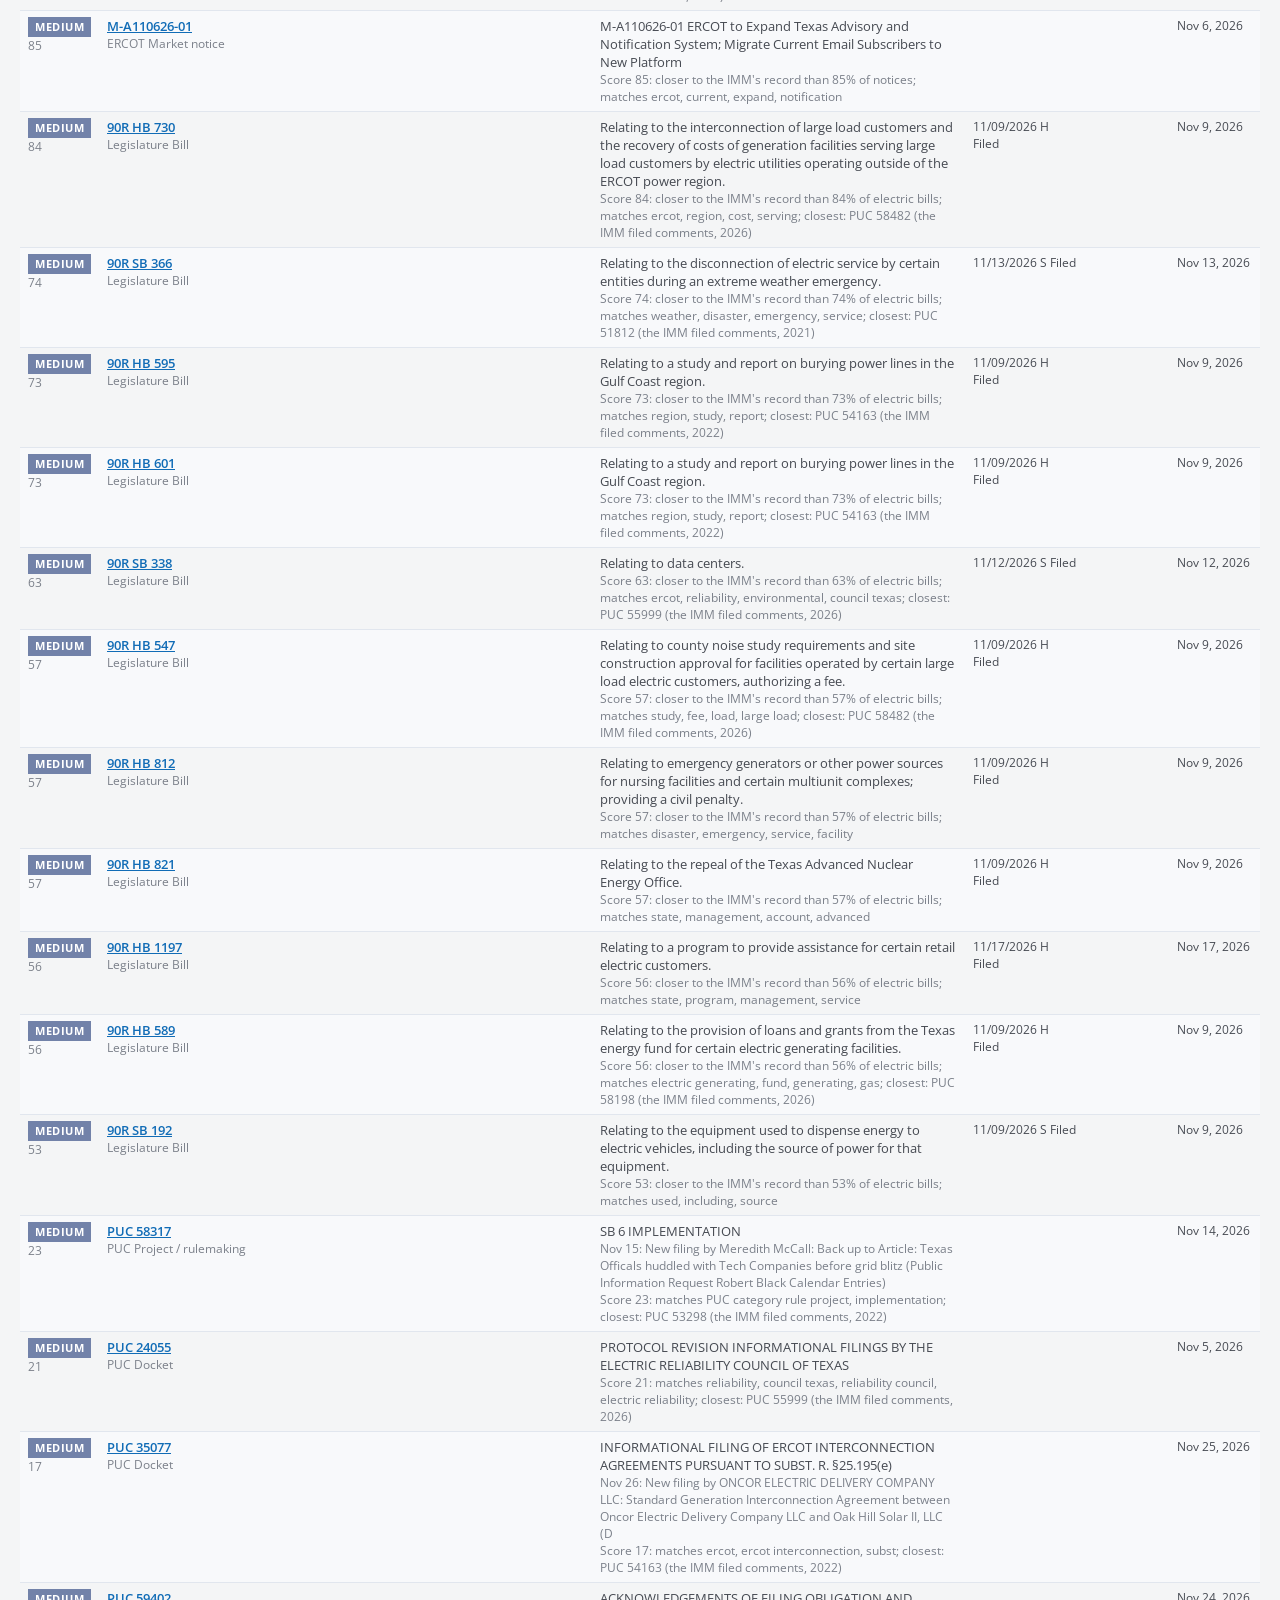
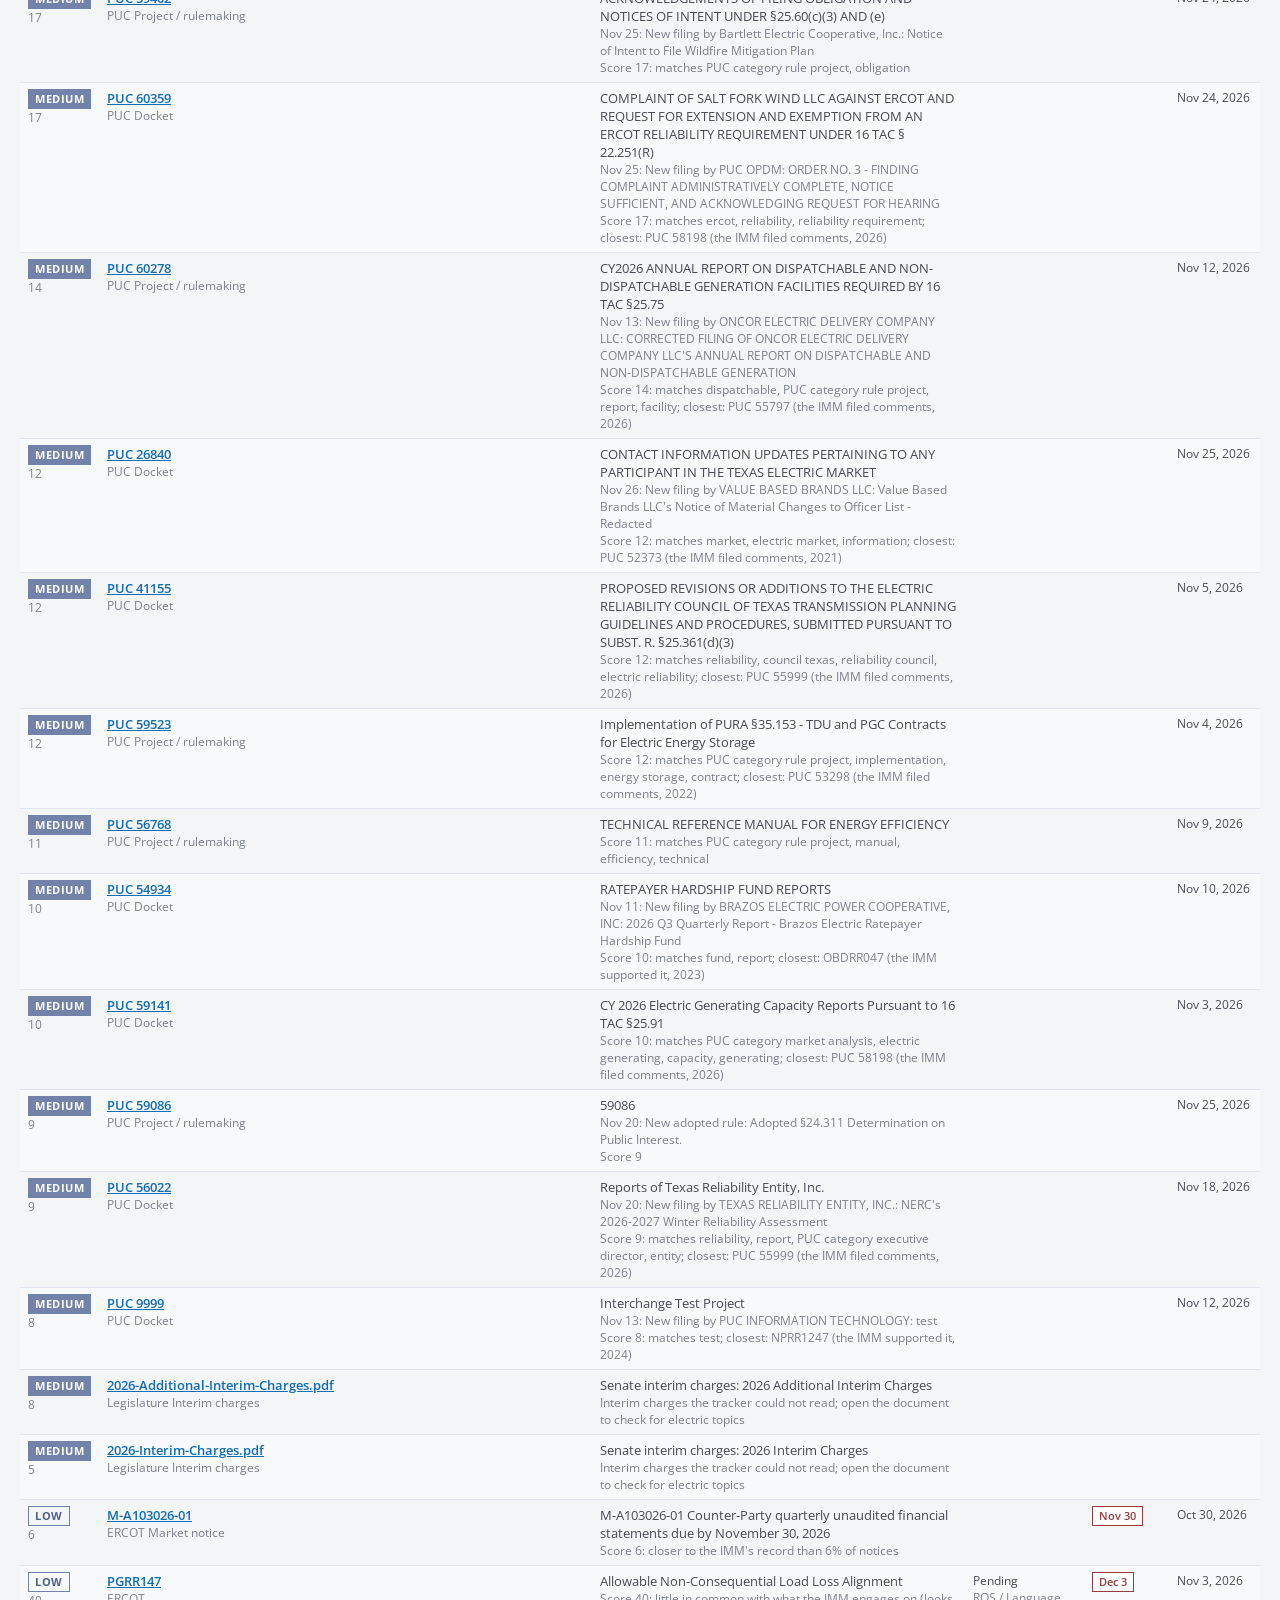
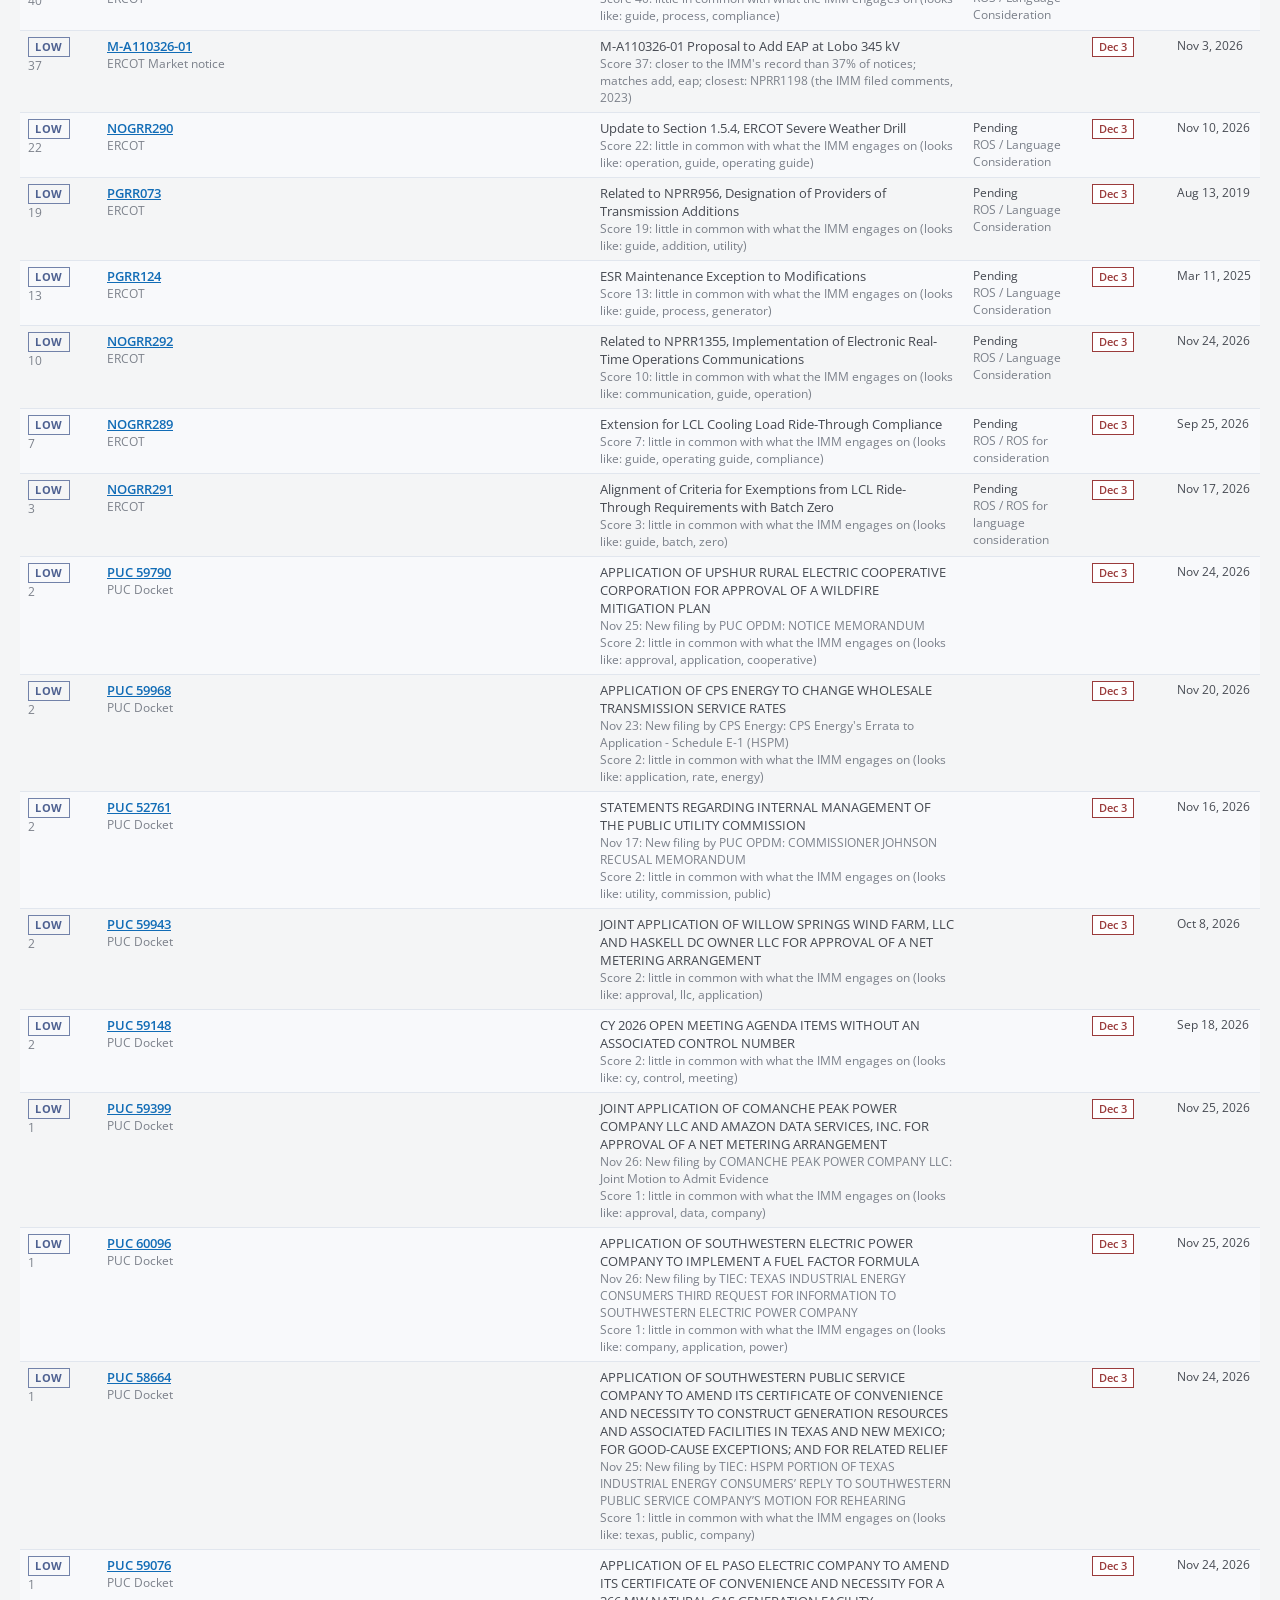
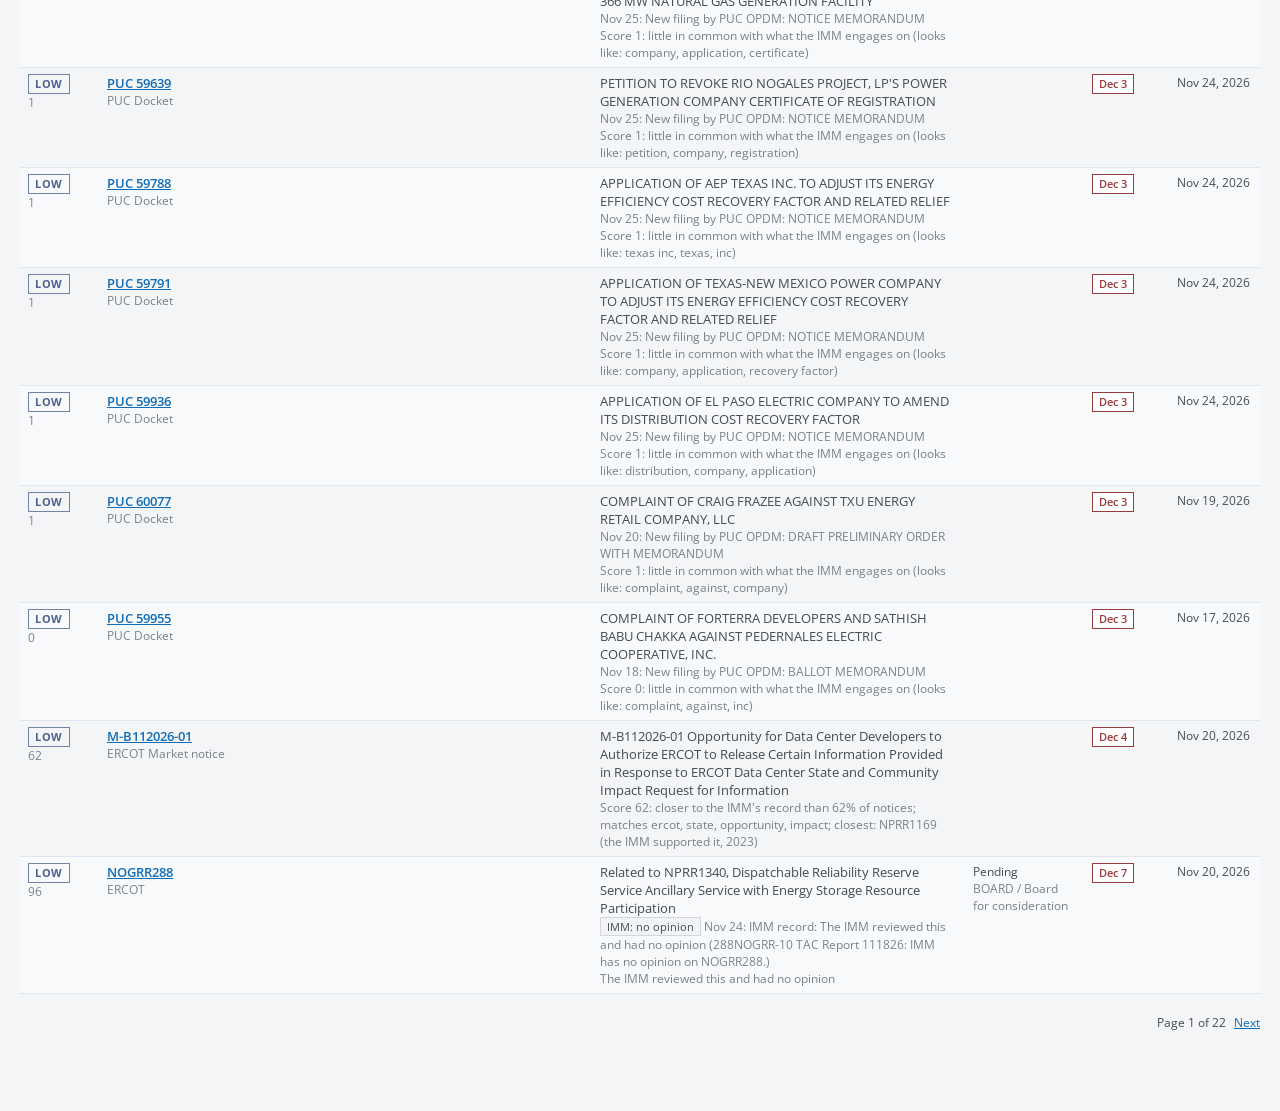
==== commit f47e2c3d: "Update 2026-11-26 10:02" ====
--- a/index.html
+++ b/index.html
@@ -8,7 +8,7 @@
 <link rel="stylesheet" href="app.css?v=202611251359">
 <link rel="stylesheet" href="site.css?v=202611251359">
 </head>
-<body data-updated="2026-11-25T13:59:37Z" data-today="2026-11-25" data-version="202611251359">
+<body data-updated="2026-11-25T13:59:37Z" data-today="2026-11-26" data-version="202611251359">
 <header class="site"><div class="in">
   <div class="product brand">IMM Regulatory Tracker</div>
   <nav class="main">
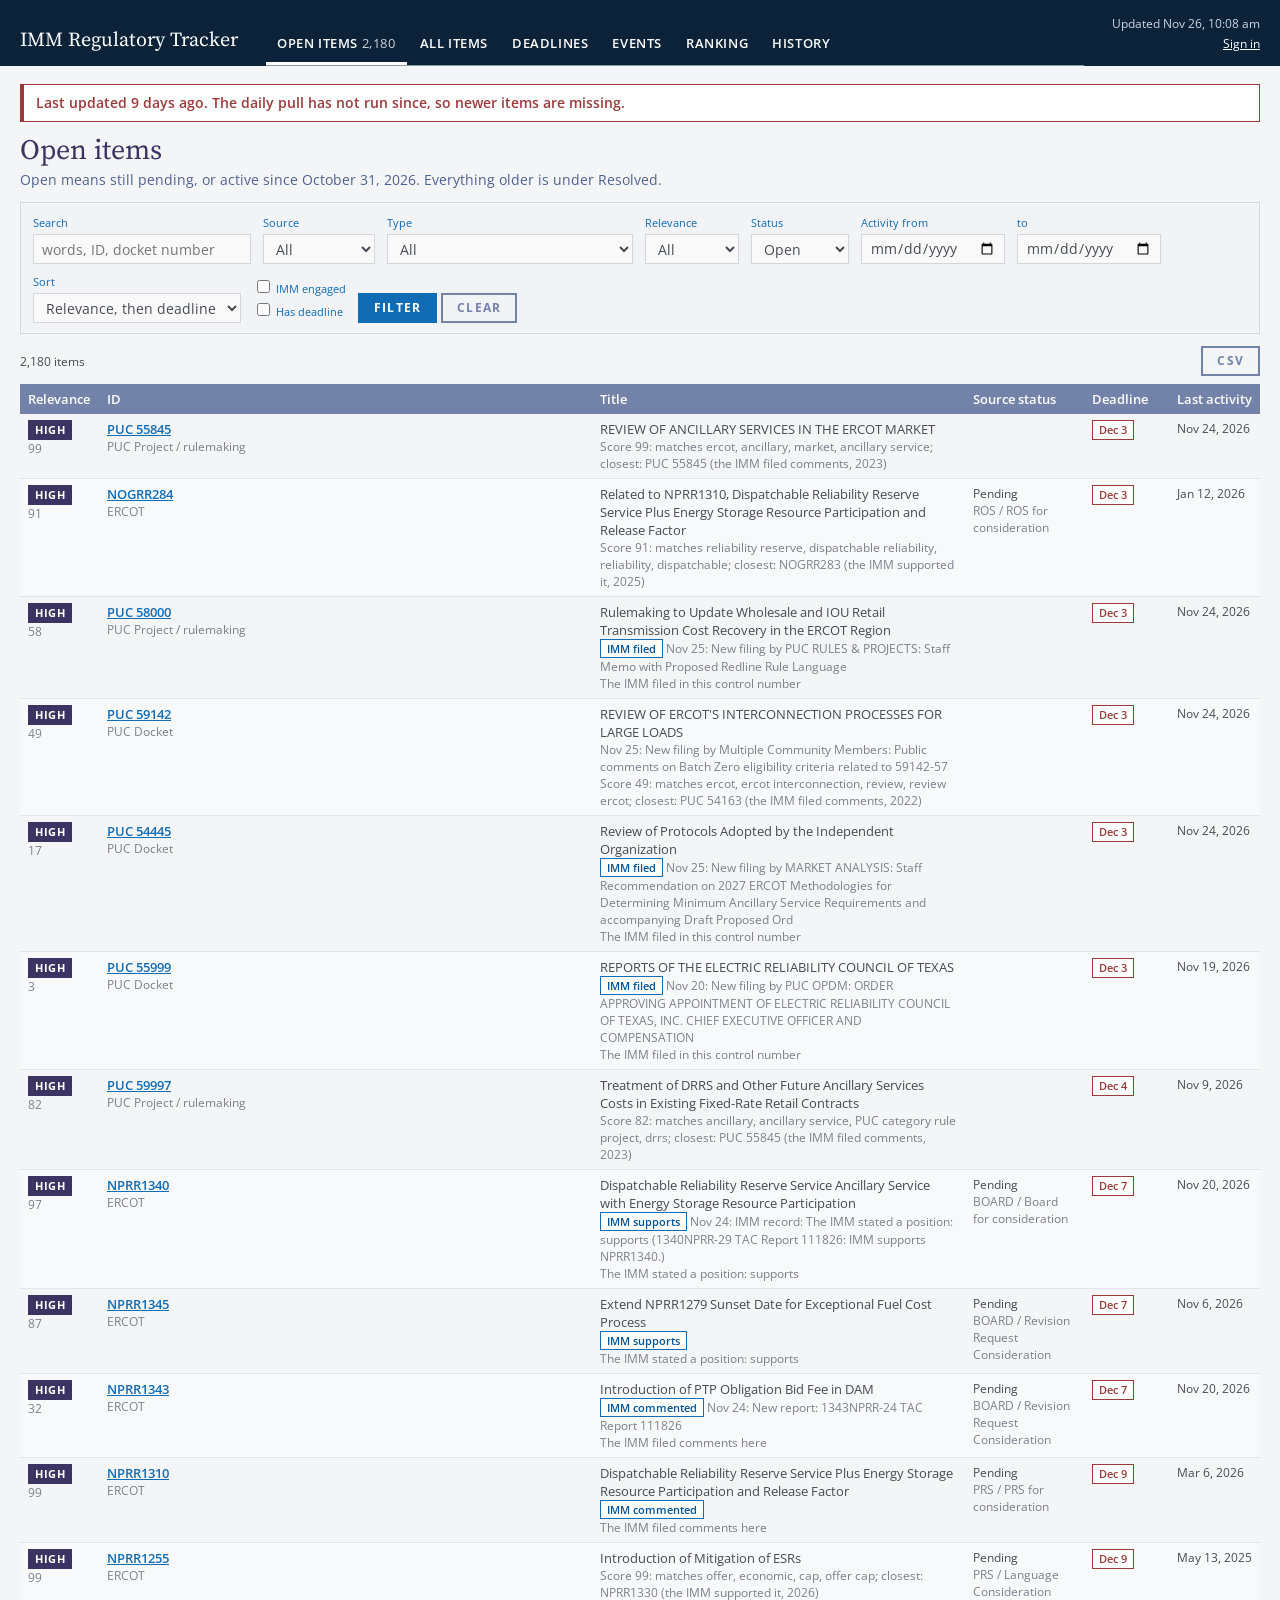
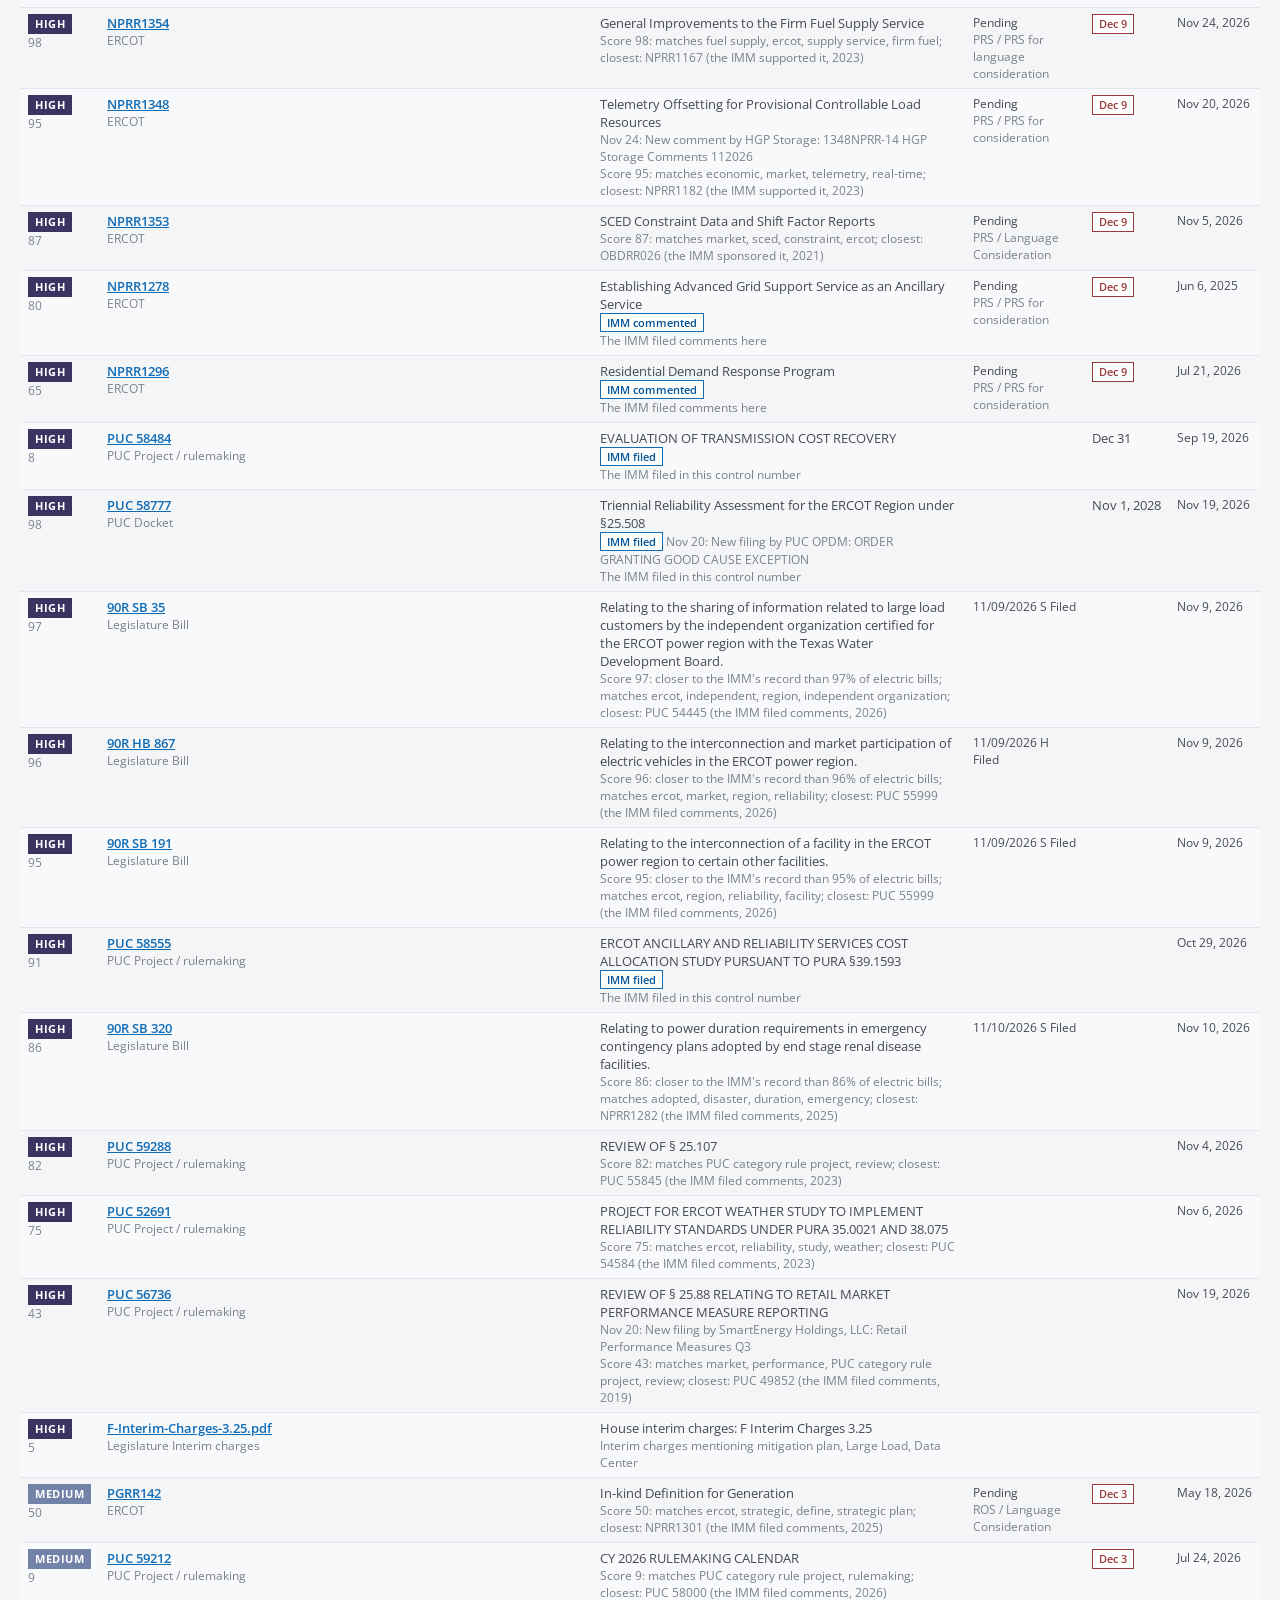
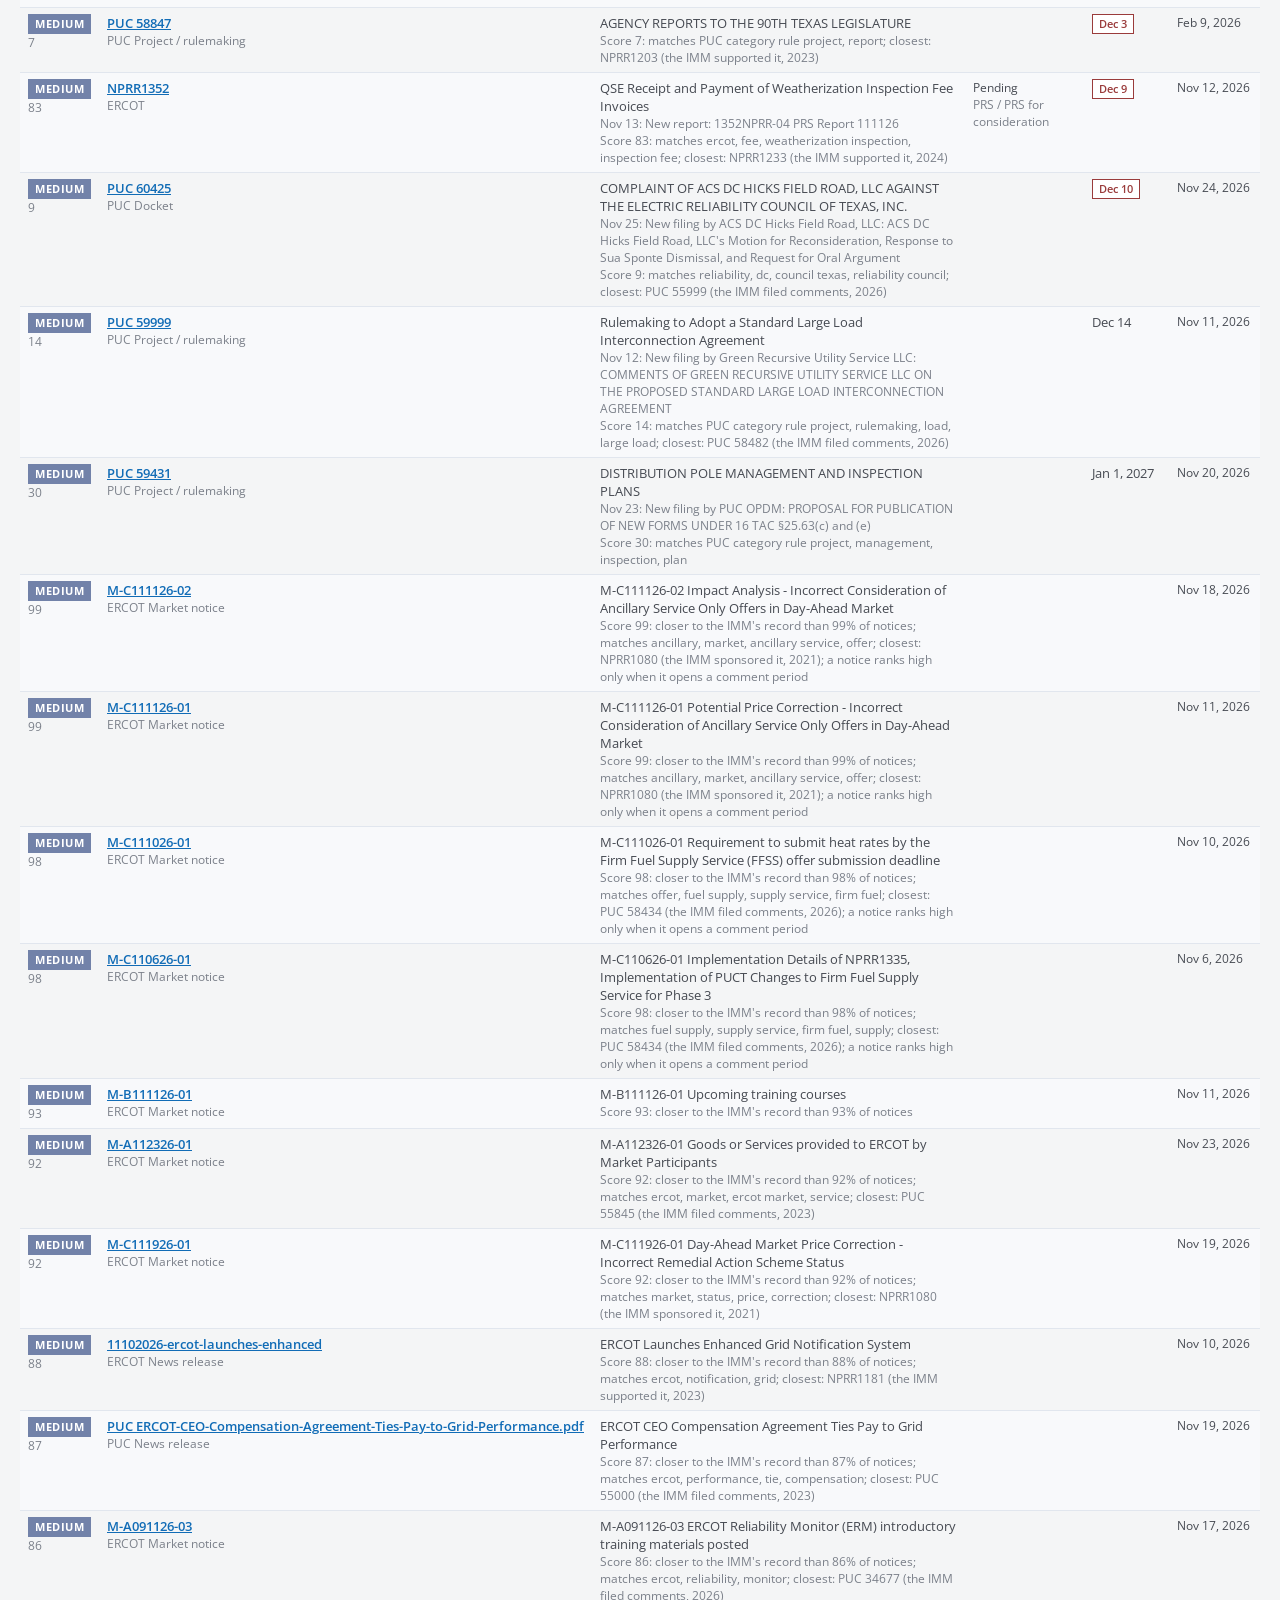
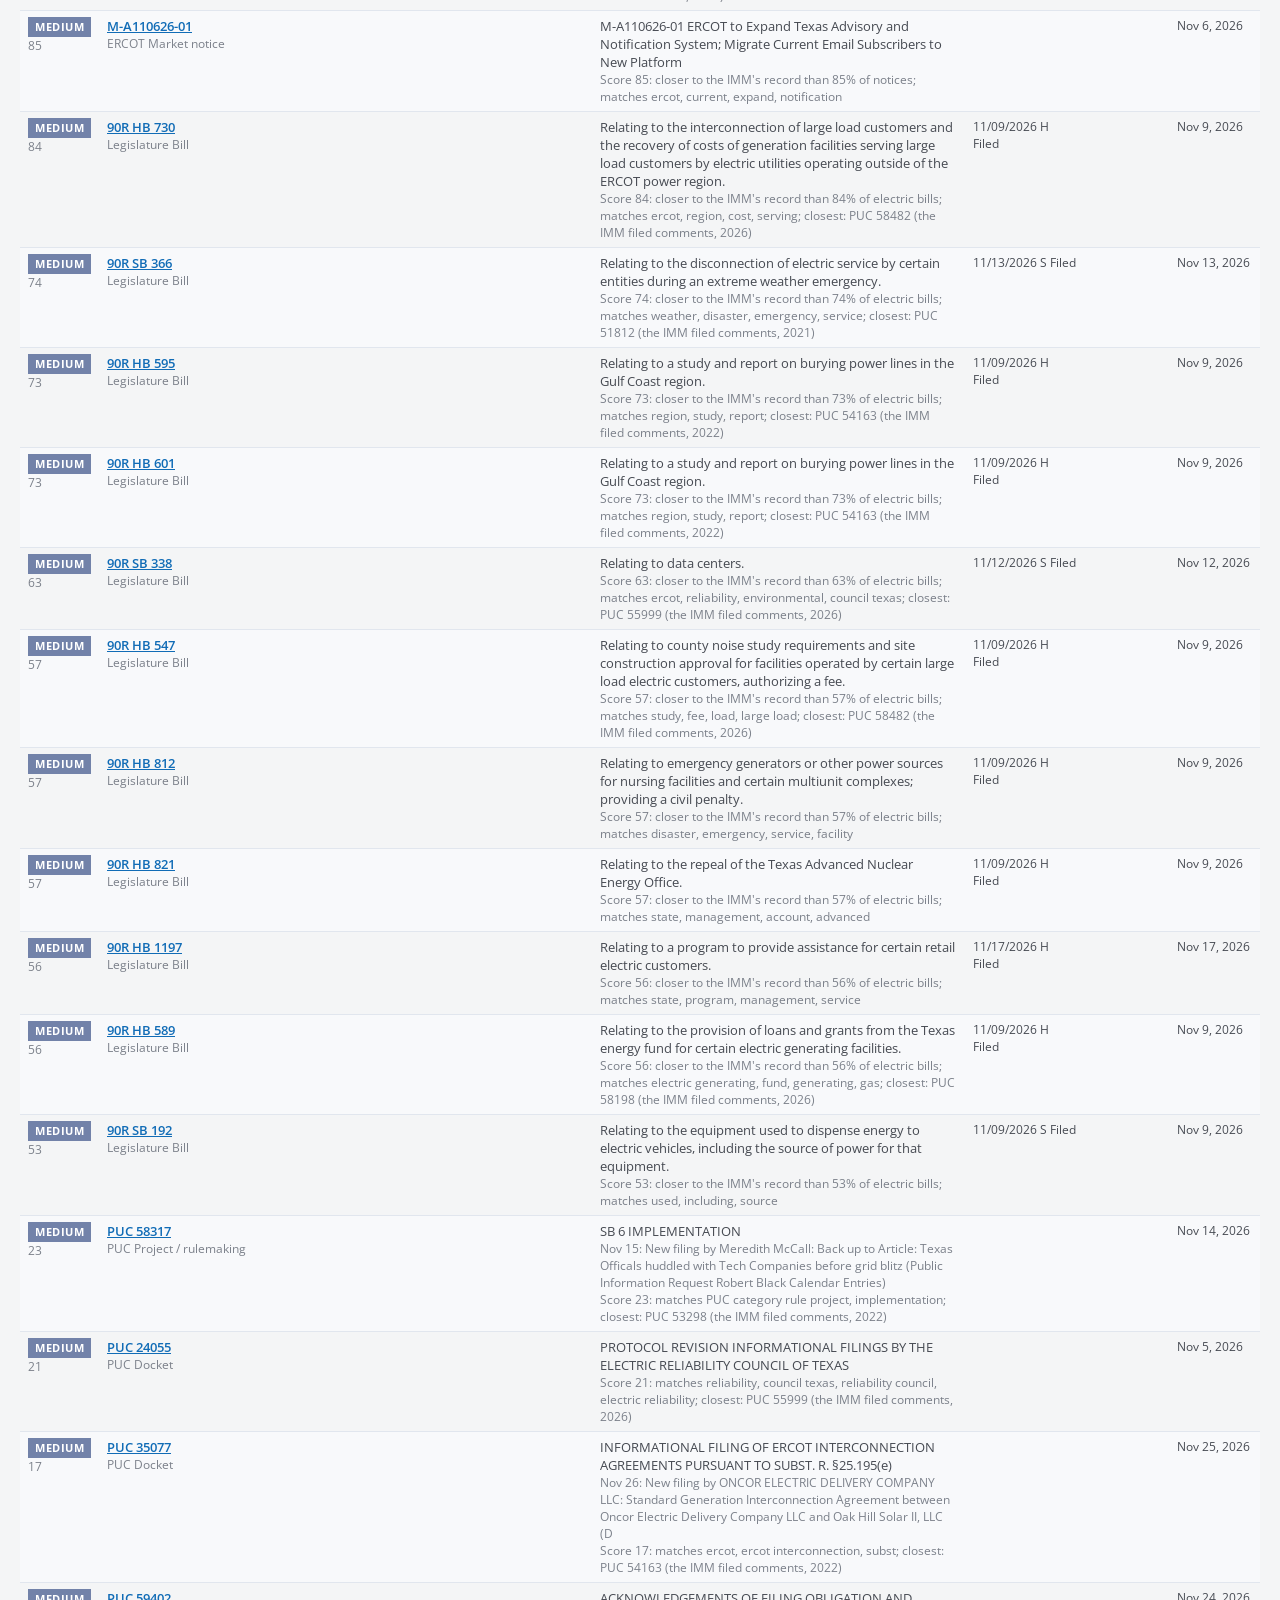
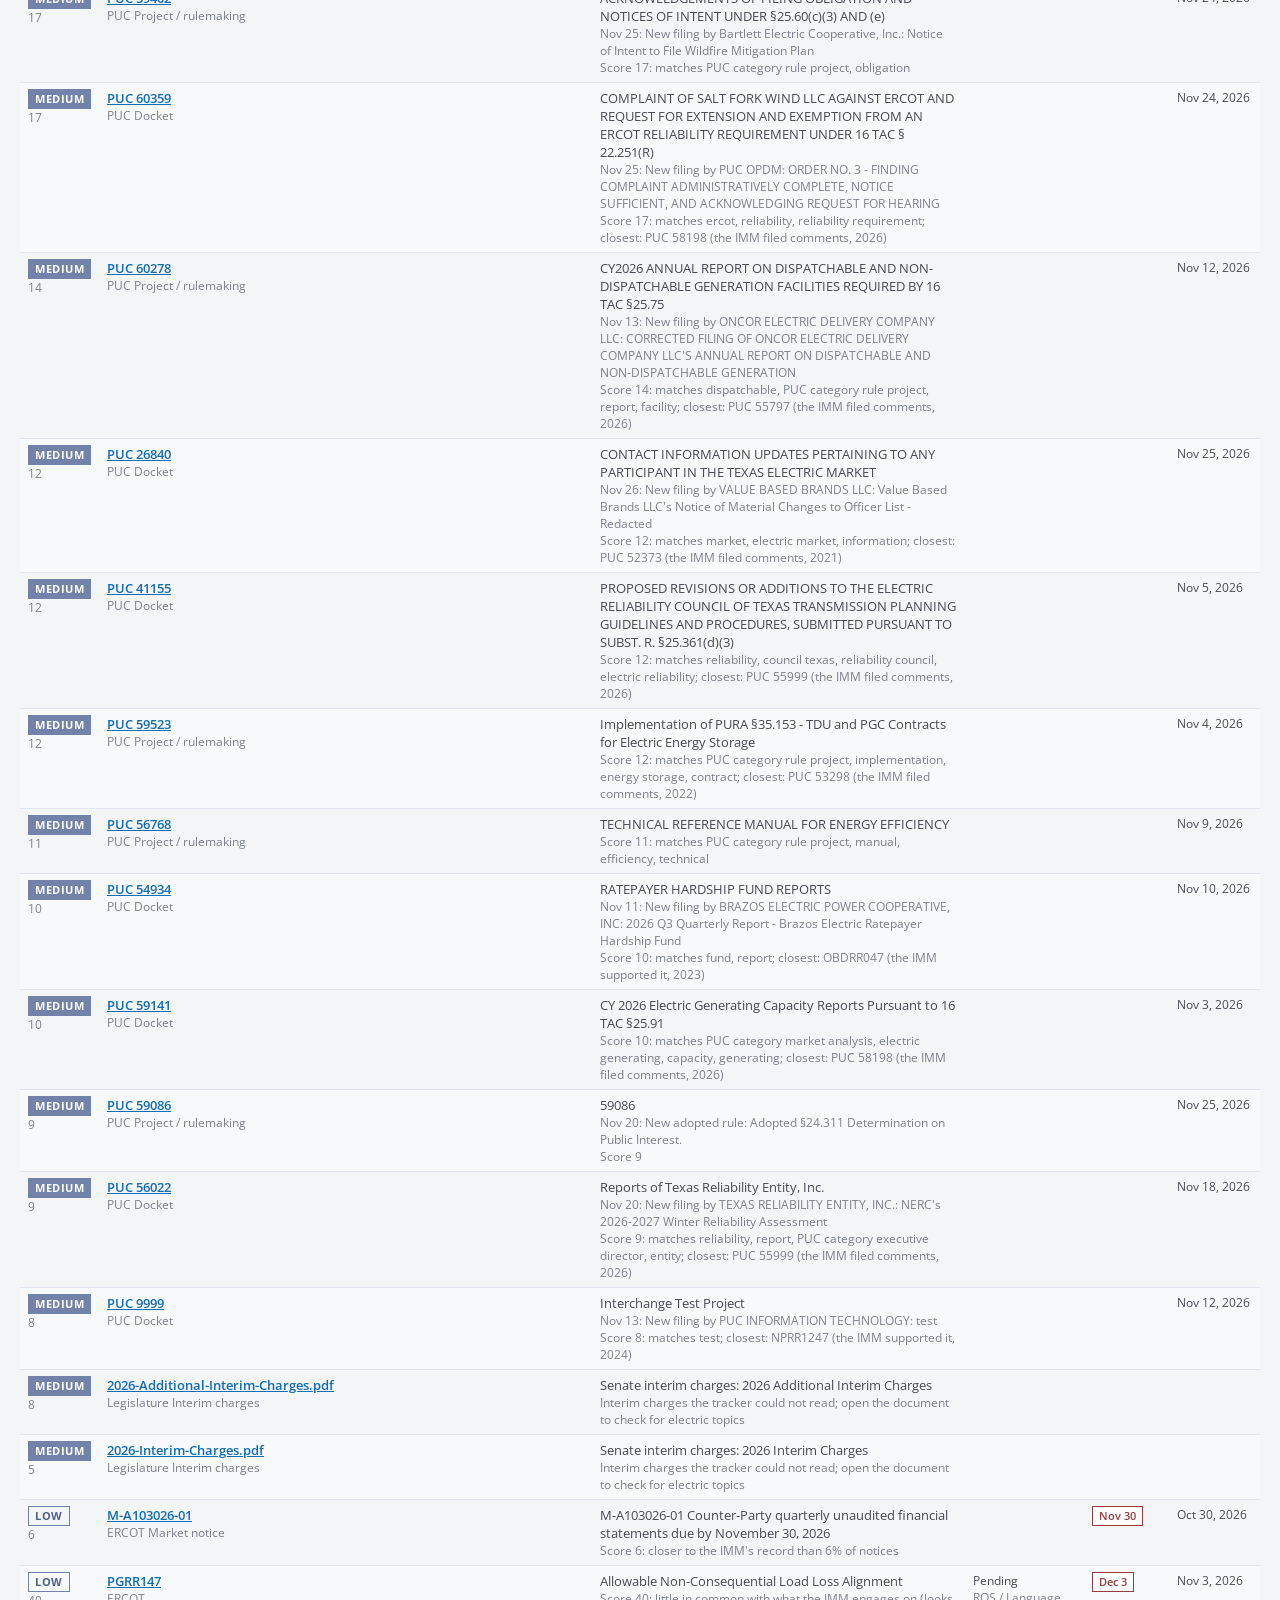
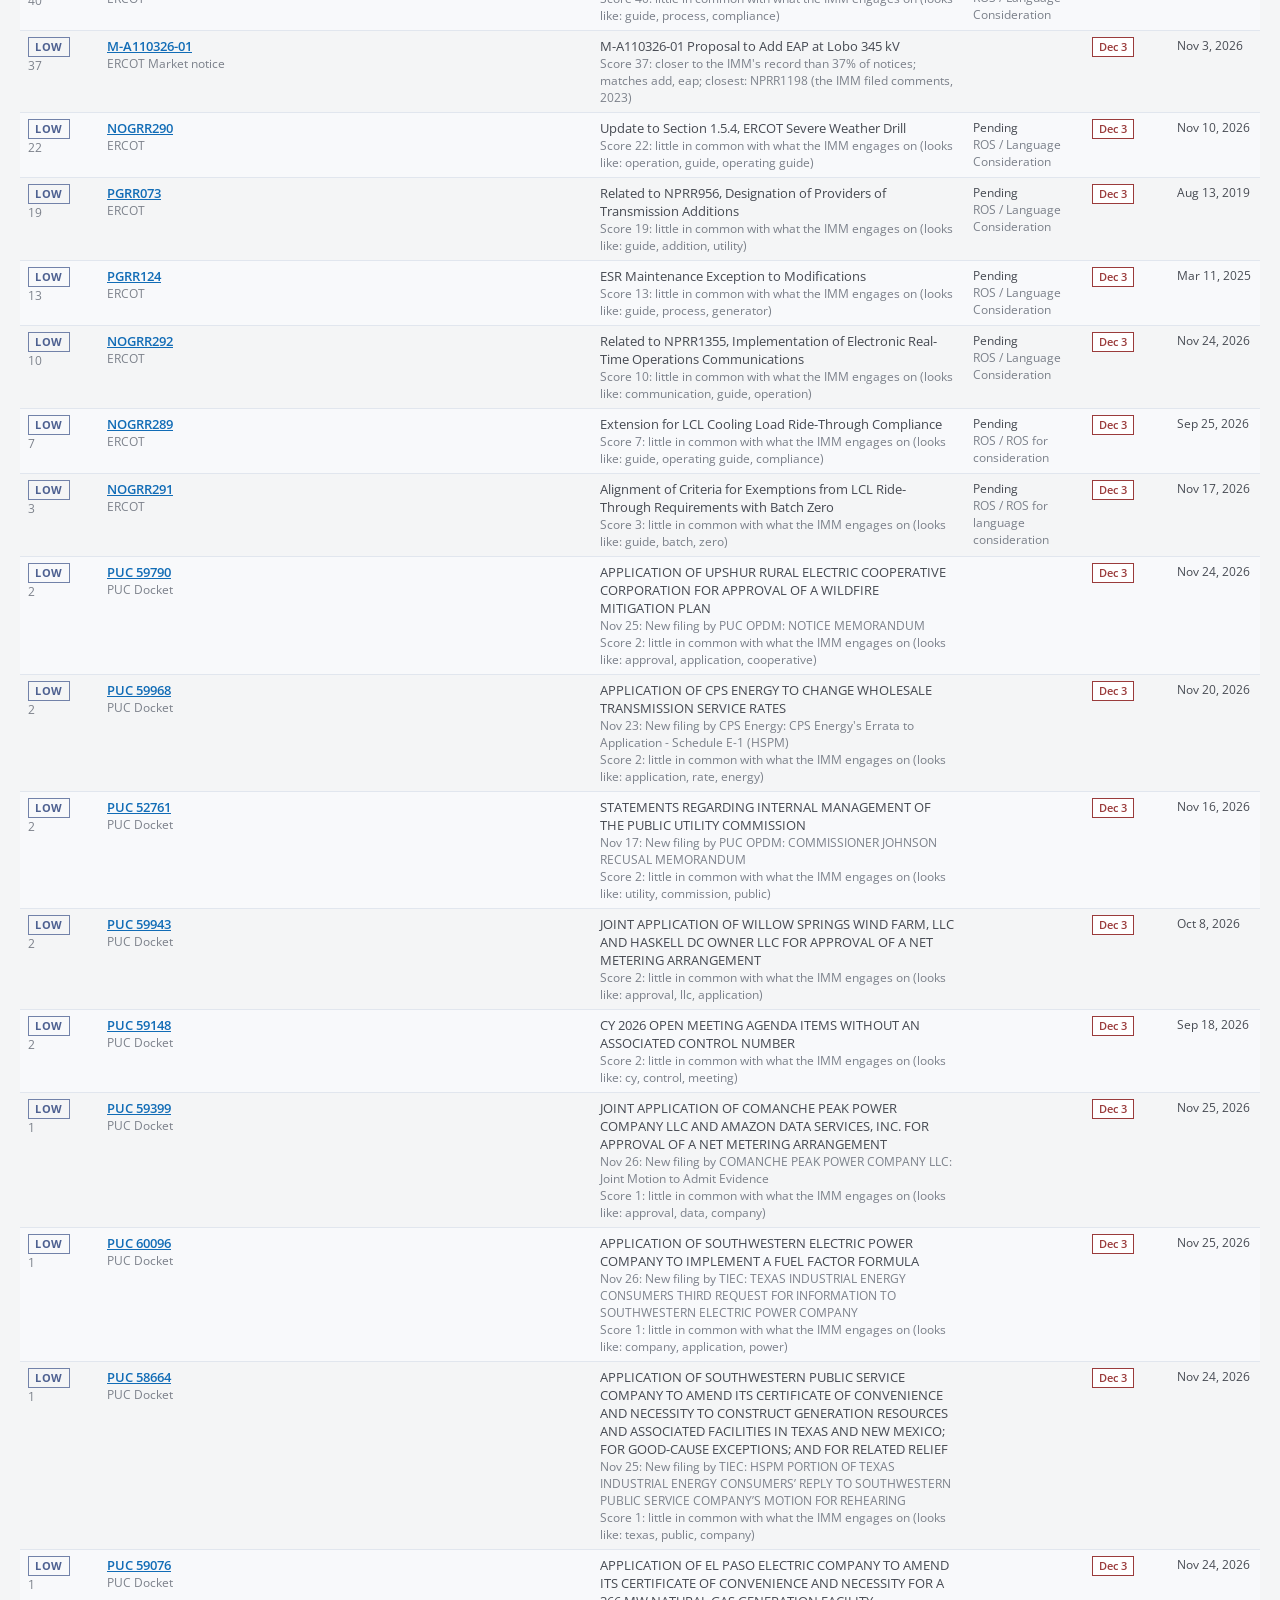
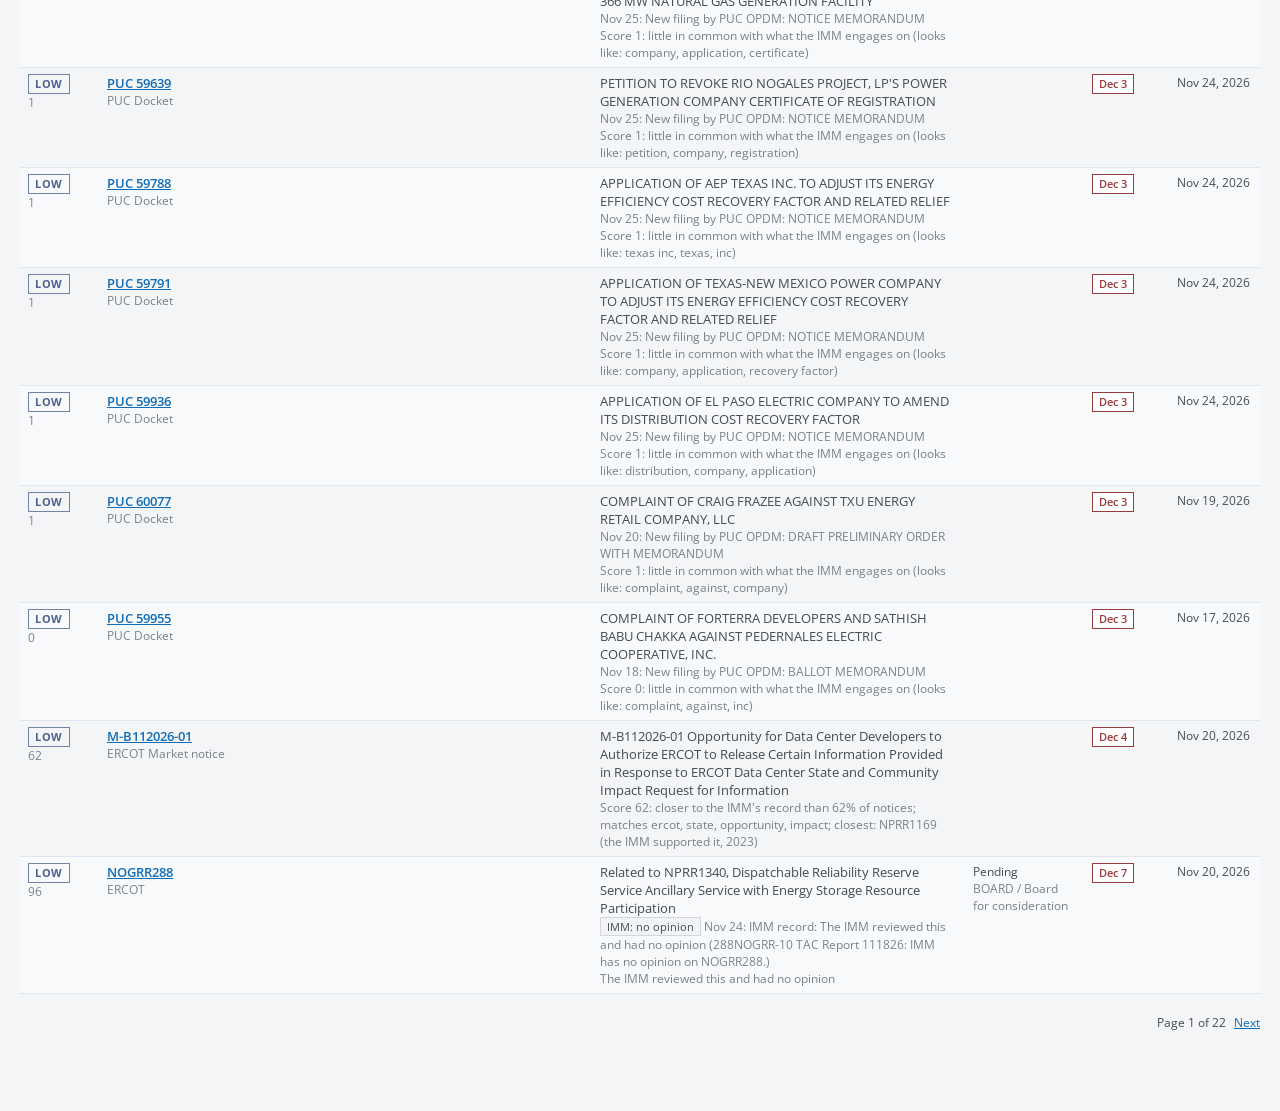
==== commit d39e5103: "Update 2026-11-26 10:09" ====
--- a/index.html
+++ b/index.html
@@ -5,10 +5,10 @@
 <meta name="viewport" content="width=device-width, initial-scale=1">
 <meta name="robots" content="noindex, nofollow">
 <title>Items | IMM Regulatory Tracker</title>
-<link rel="stylesheet" href="app.css?v=202611251359">
-<link rel="stylesheet" href="site.css?v=202611251359">
+<link rel="stylesheet" href="app.css?v=202611261608">
+<link rel="stylesheet" href="site.css?v=202611261608">
 </head>
-<body data-updated="2026-11-25T13:59:37Z" data-today="2026-11-26" data-version="202611251359">
+<body data-updated="2026-11-26T16:08:52Z" data-today="2026-11-26" data-version="202611261608">
 <header class="site"><div class="in">
   <div class="product brand">IMM Regulatory Tracker</div>
   <nav class="main">
@@ -19,7 +19,7 @@
     <a href="ranking.html" class="">Ranking</a>
     <a href="history.html" class="">History</a>
   </nav>
-  <div class="who">Updated Nov 25, 7:59 am<br><a href="signin.html" style="color:#fff">Sign in</a></div>
+  <div class="who">Updated Nov 26, 10:08 am<br><a href="signin.html" style="color:#fff">Sign in</a></div>
 </div></header>
 <main>
 <div id="stale" class="flash alarm" hidden></div>
@@ -46,7 +46,7 @@
 <noscript><p class="intro">This list needs JavaScript switched on.</p></noscript>
 
 </main>
-<script src="site.js?v=202611251359"></script>
-<script src="items.js?v=202611251359"></script>
+<script src="site.js?v=202611261608"></script>
+<script src="items.js?v=202611261608"></script>
 </body>
 </html>
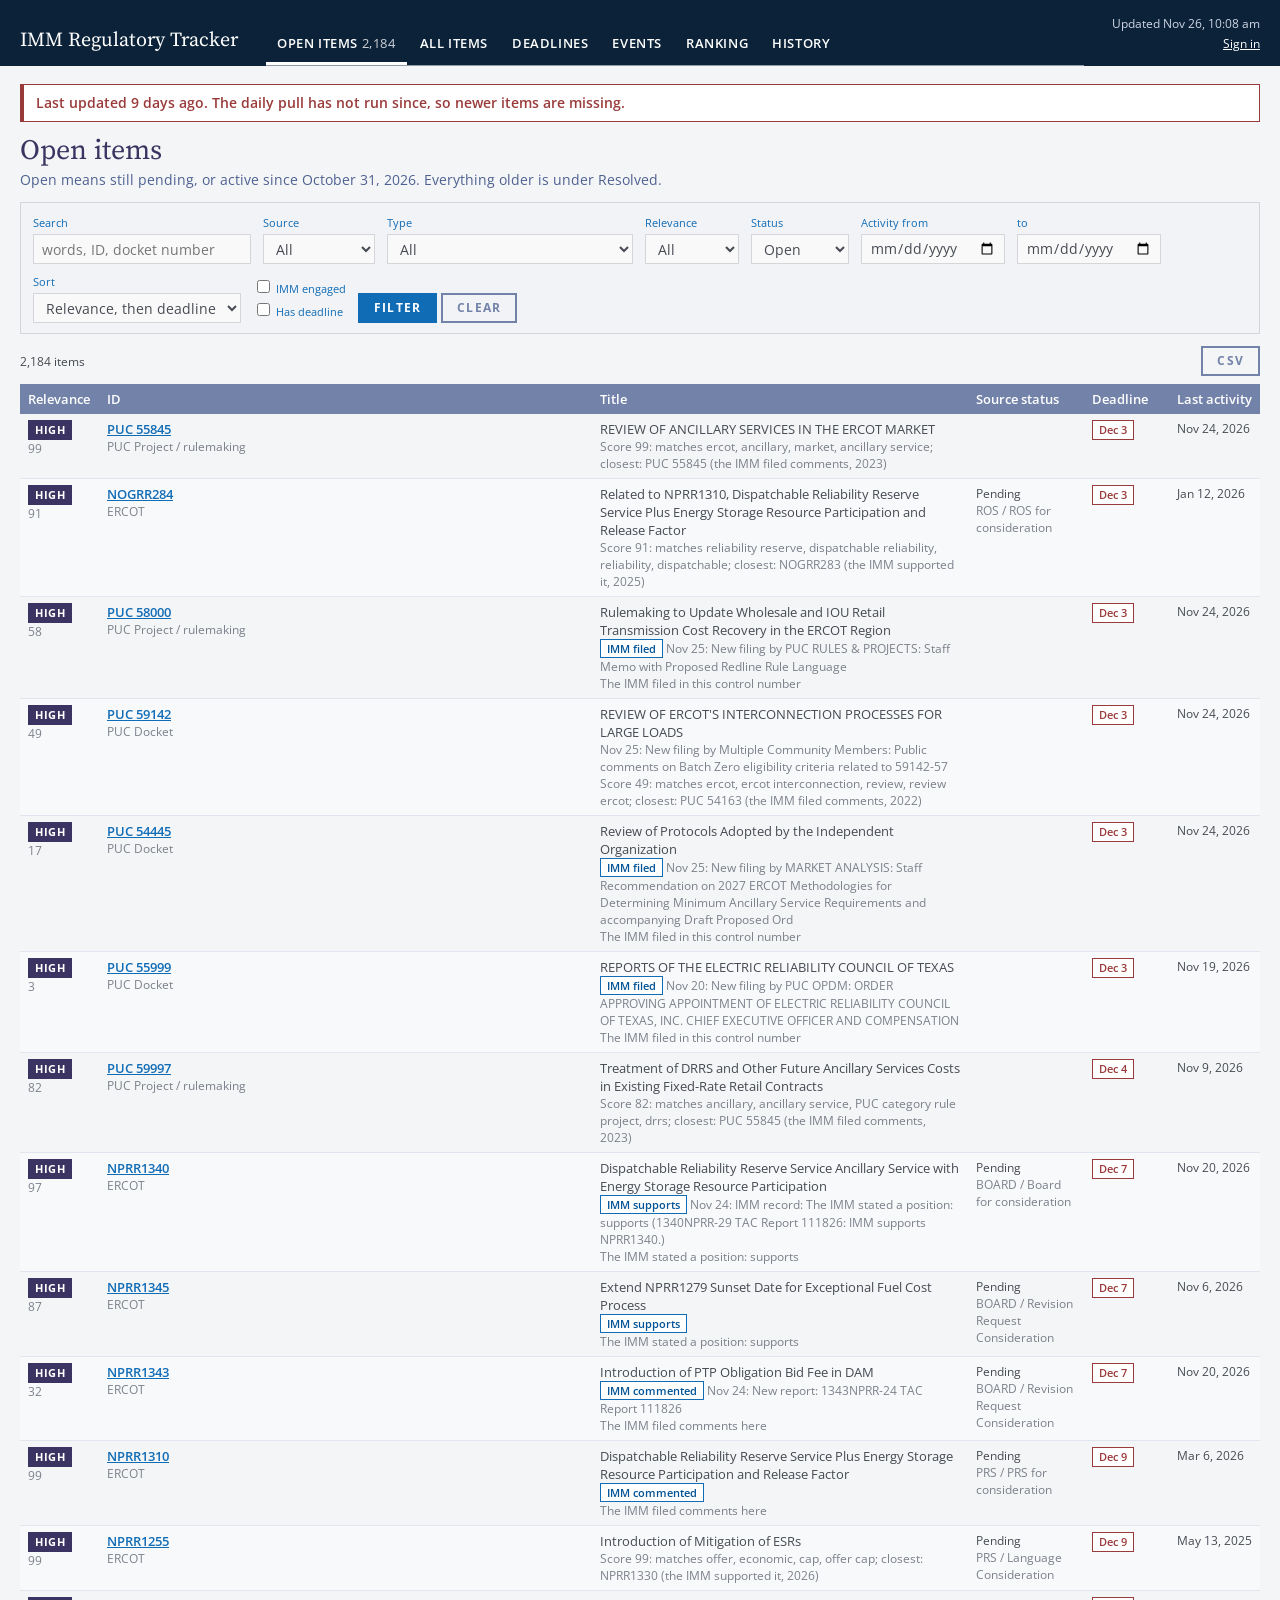
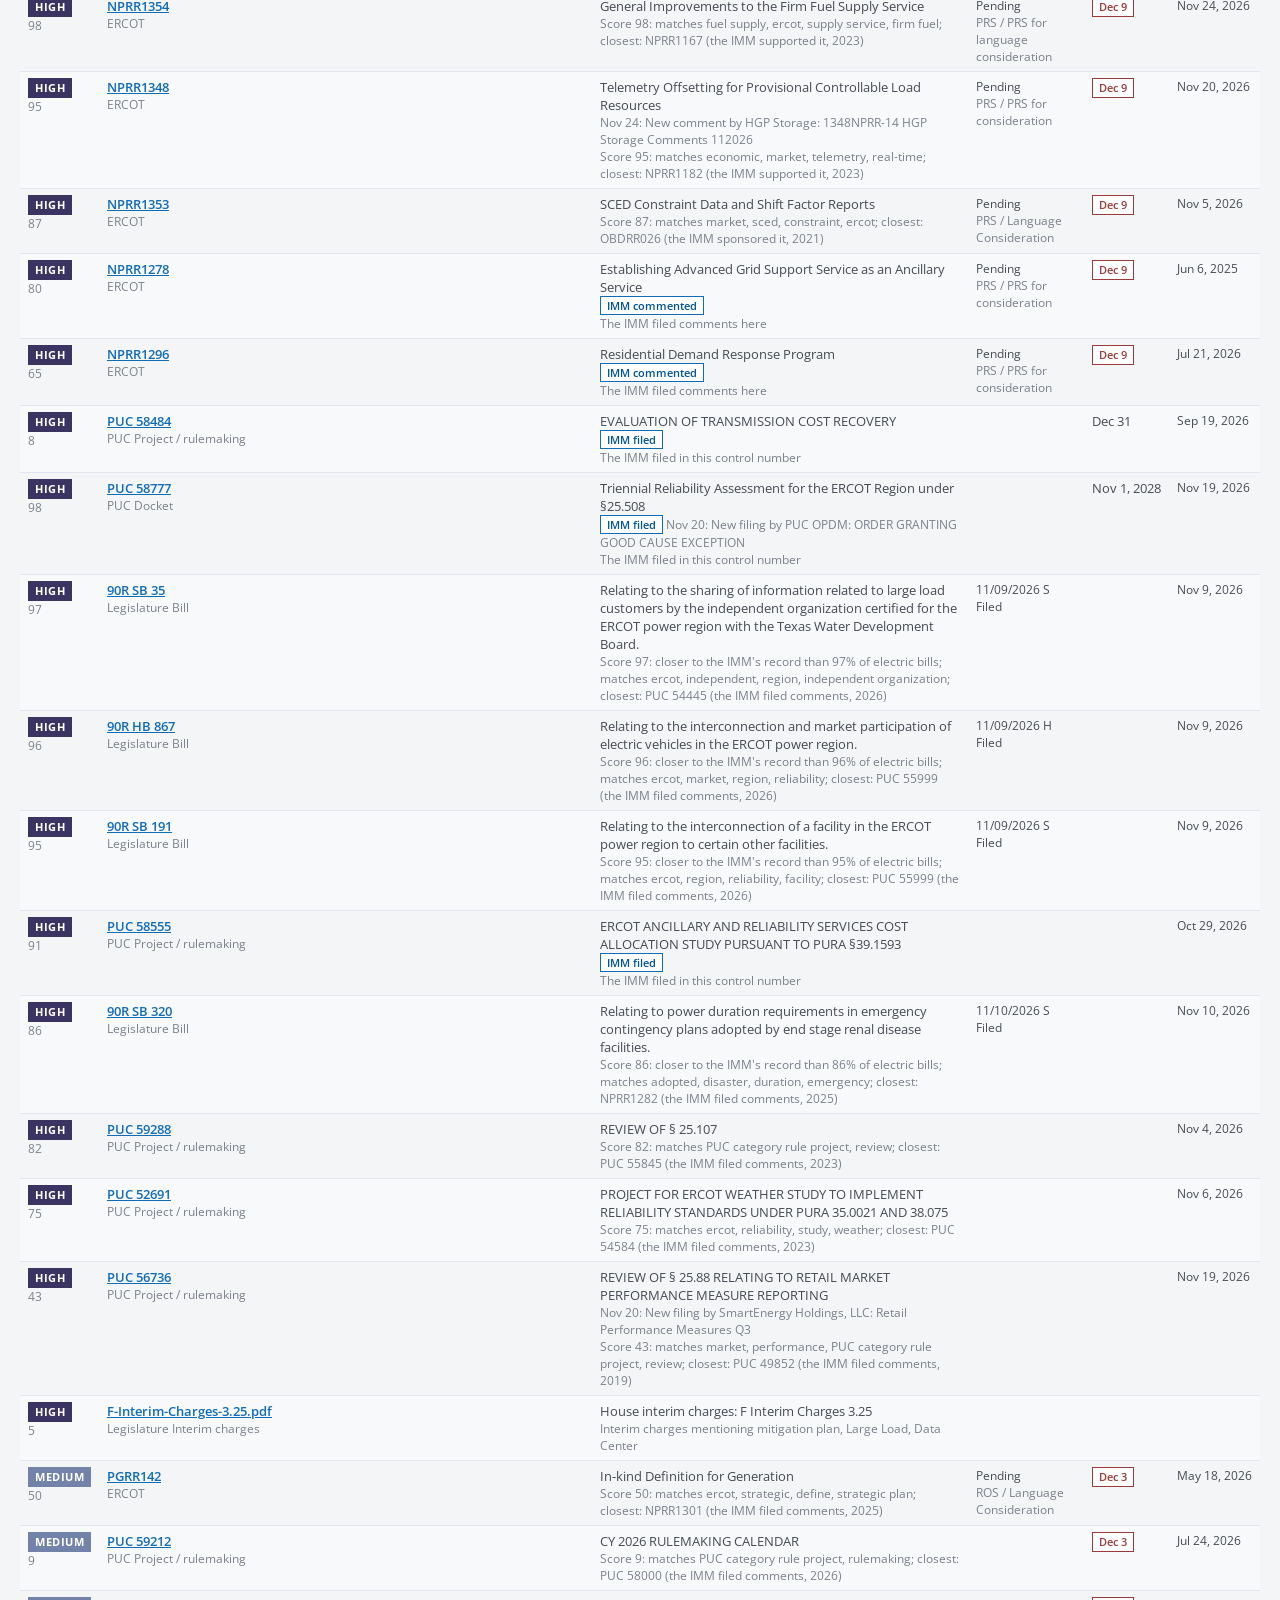
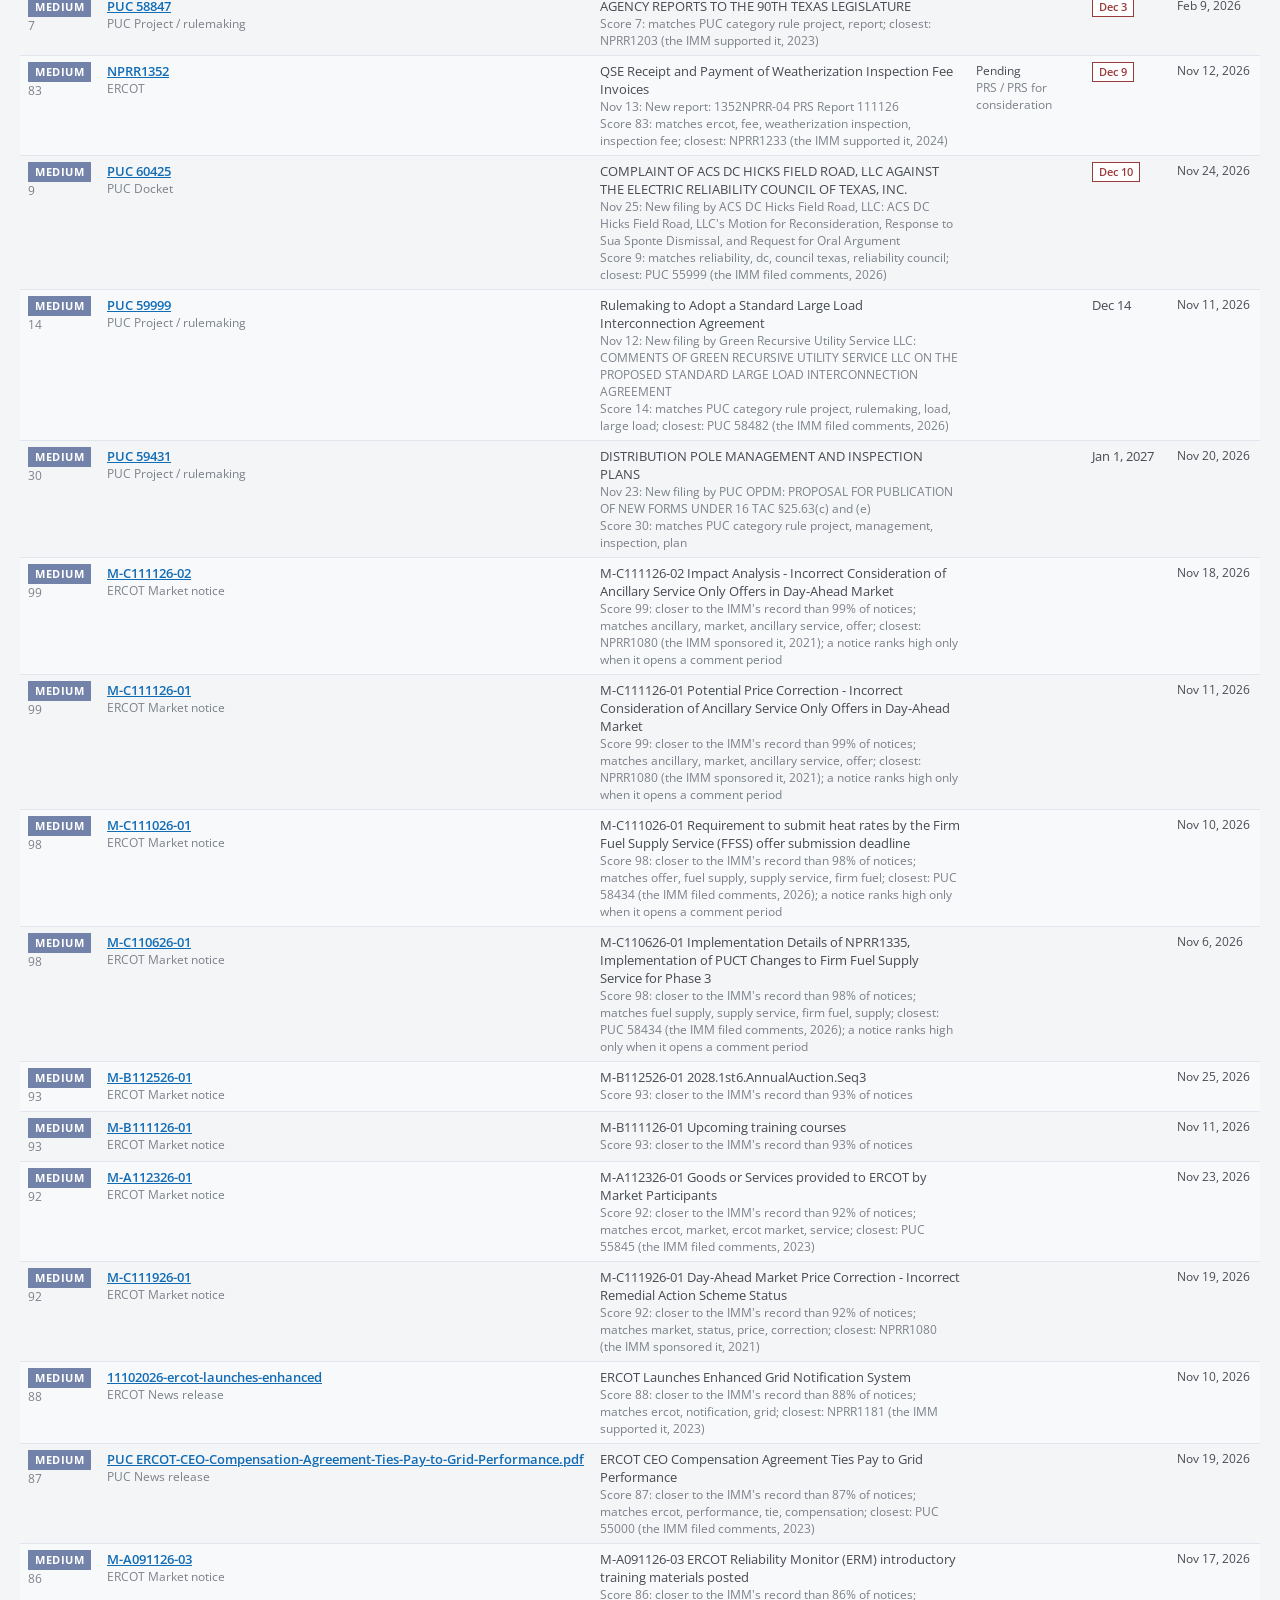
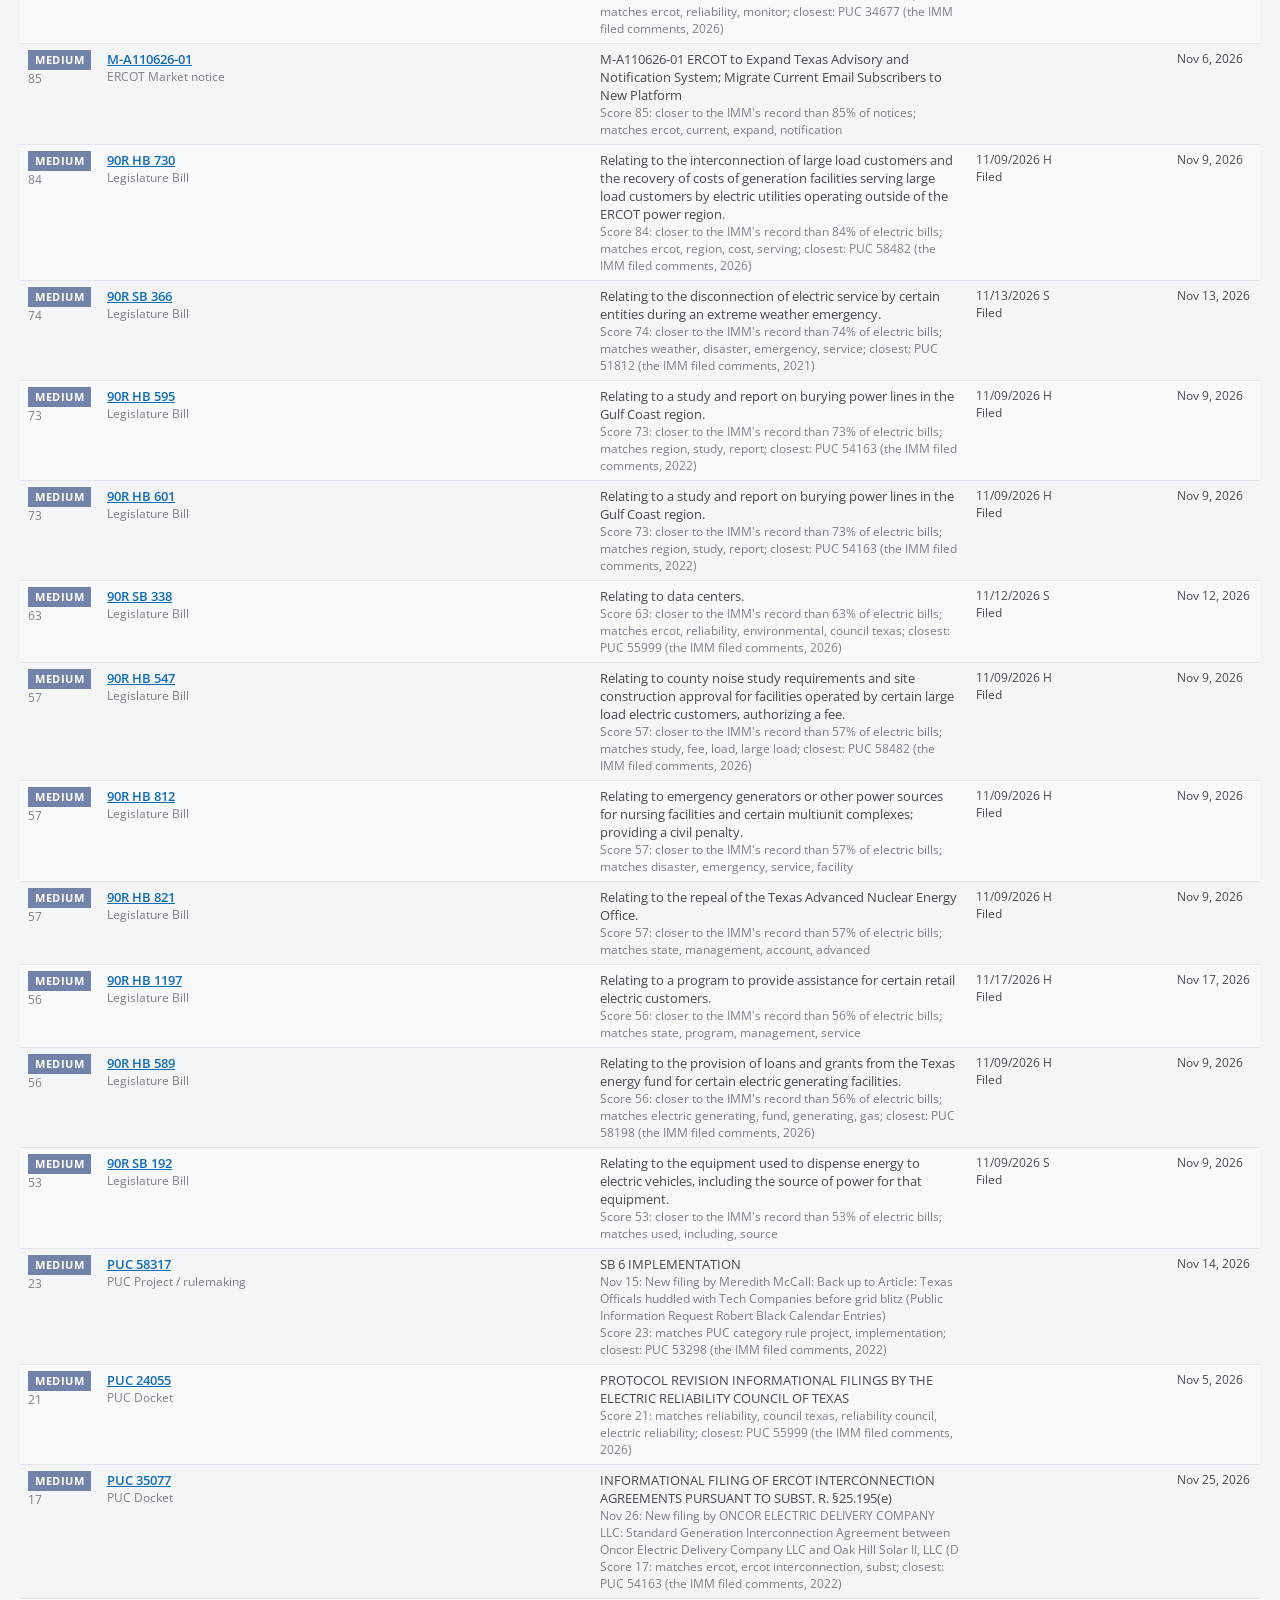
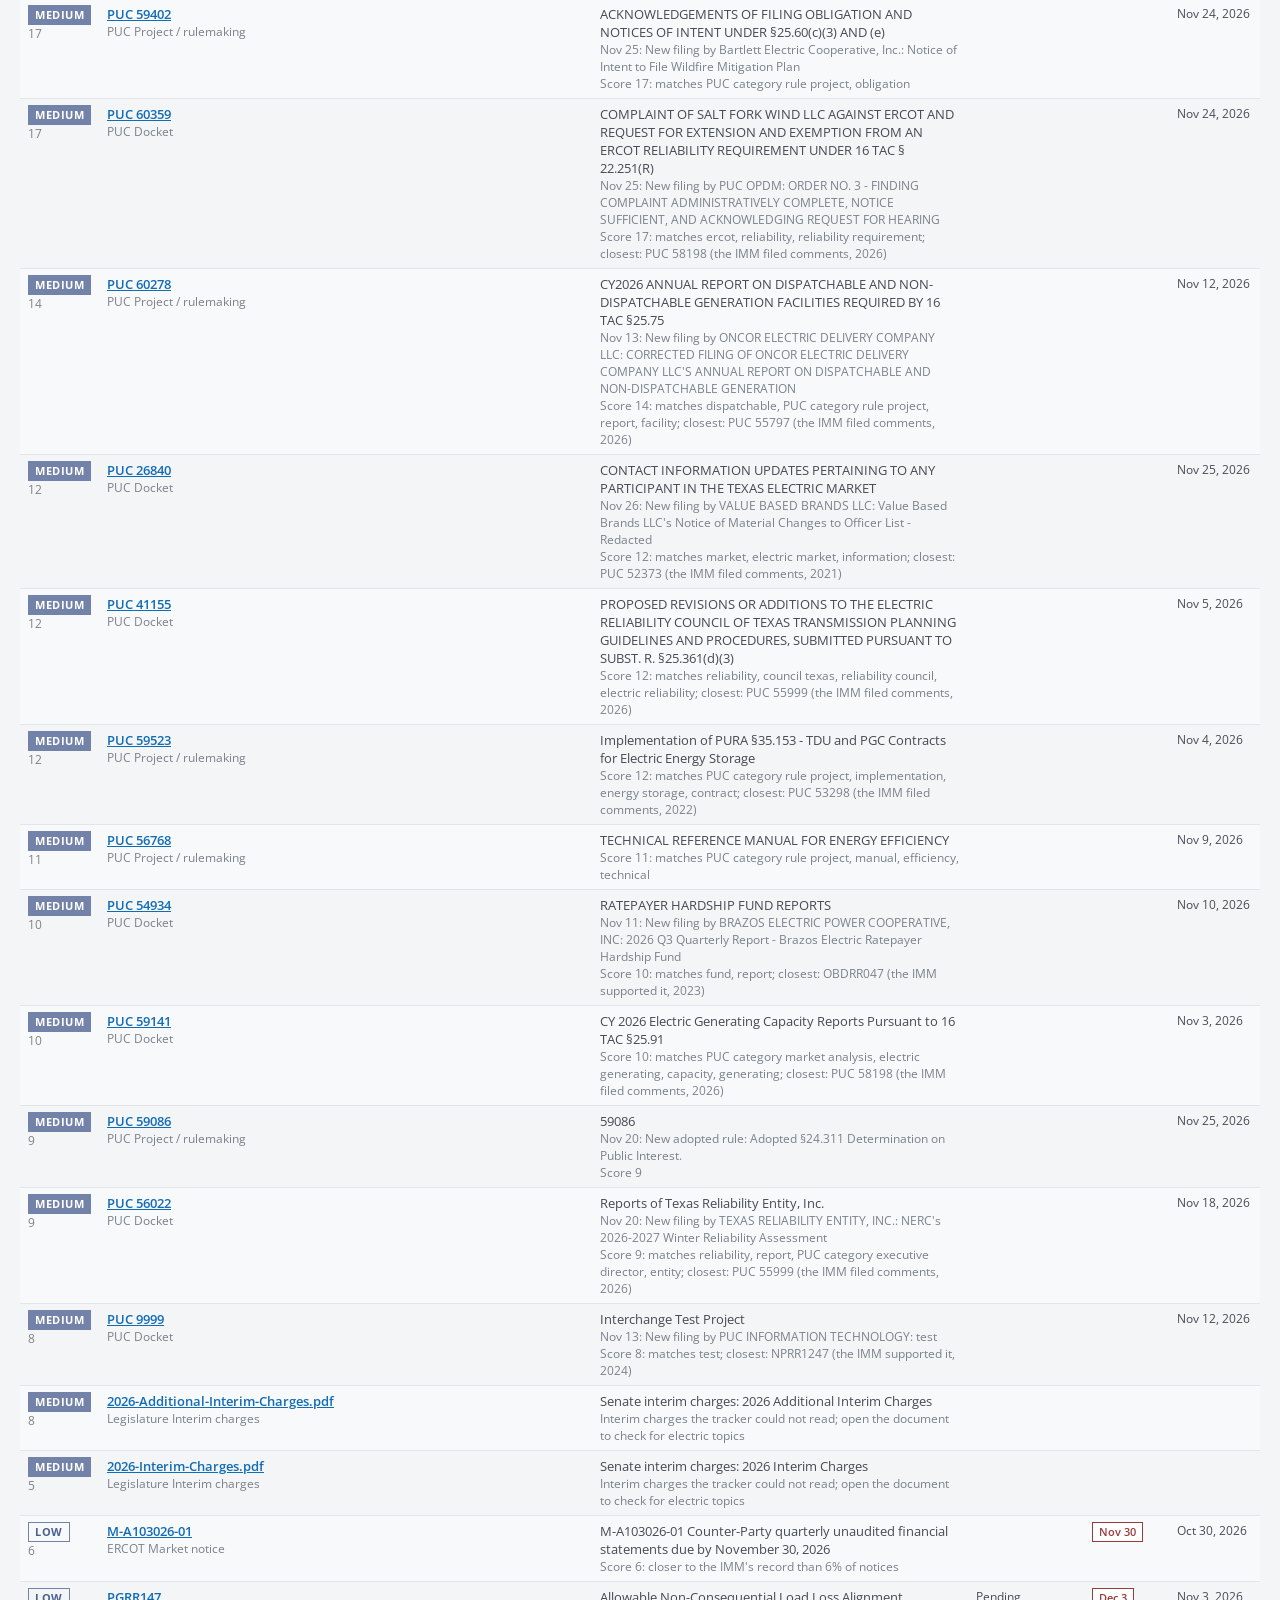
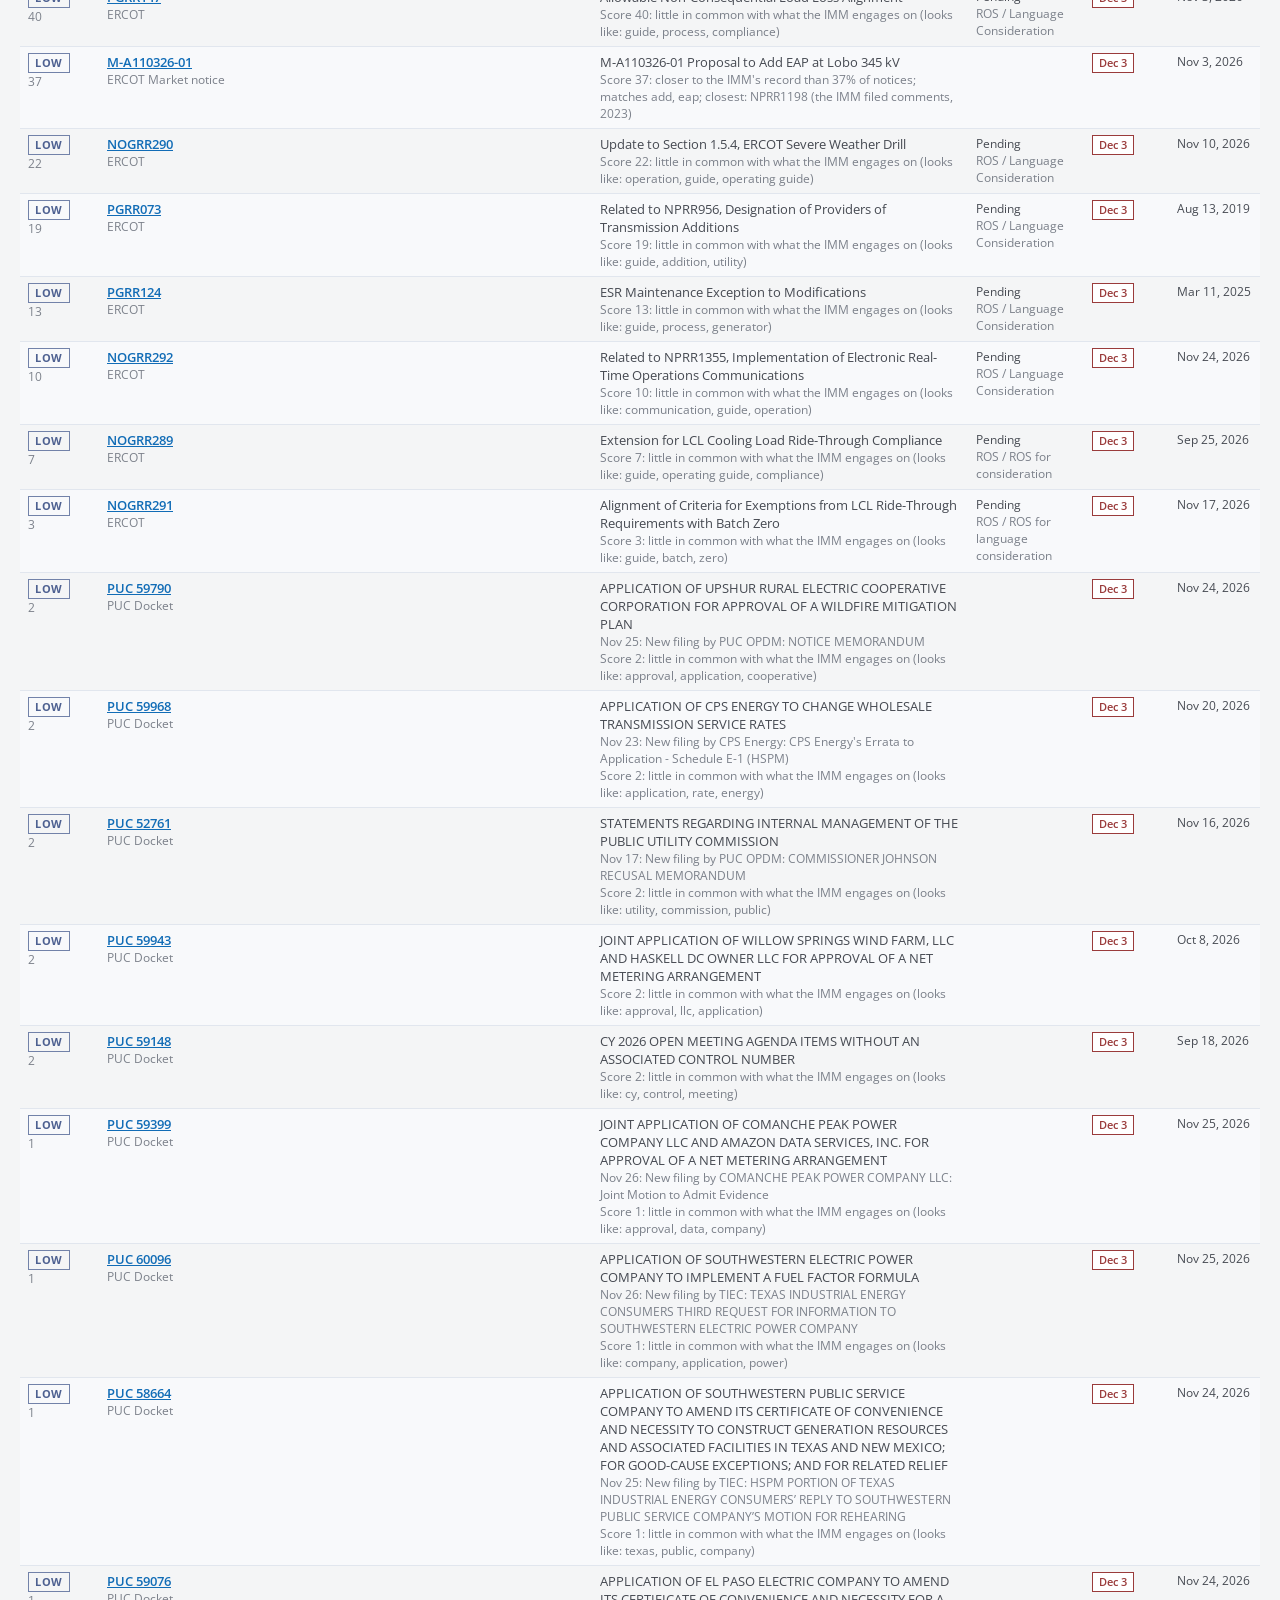
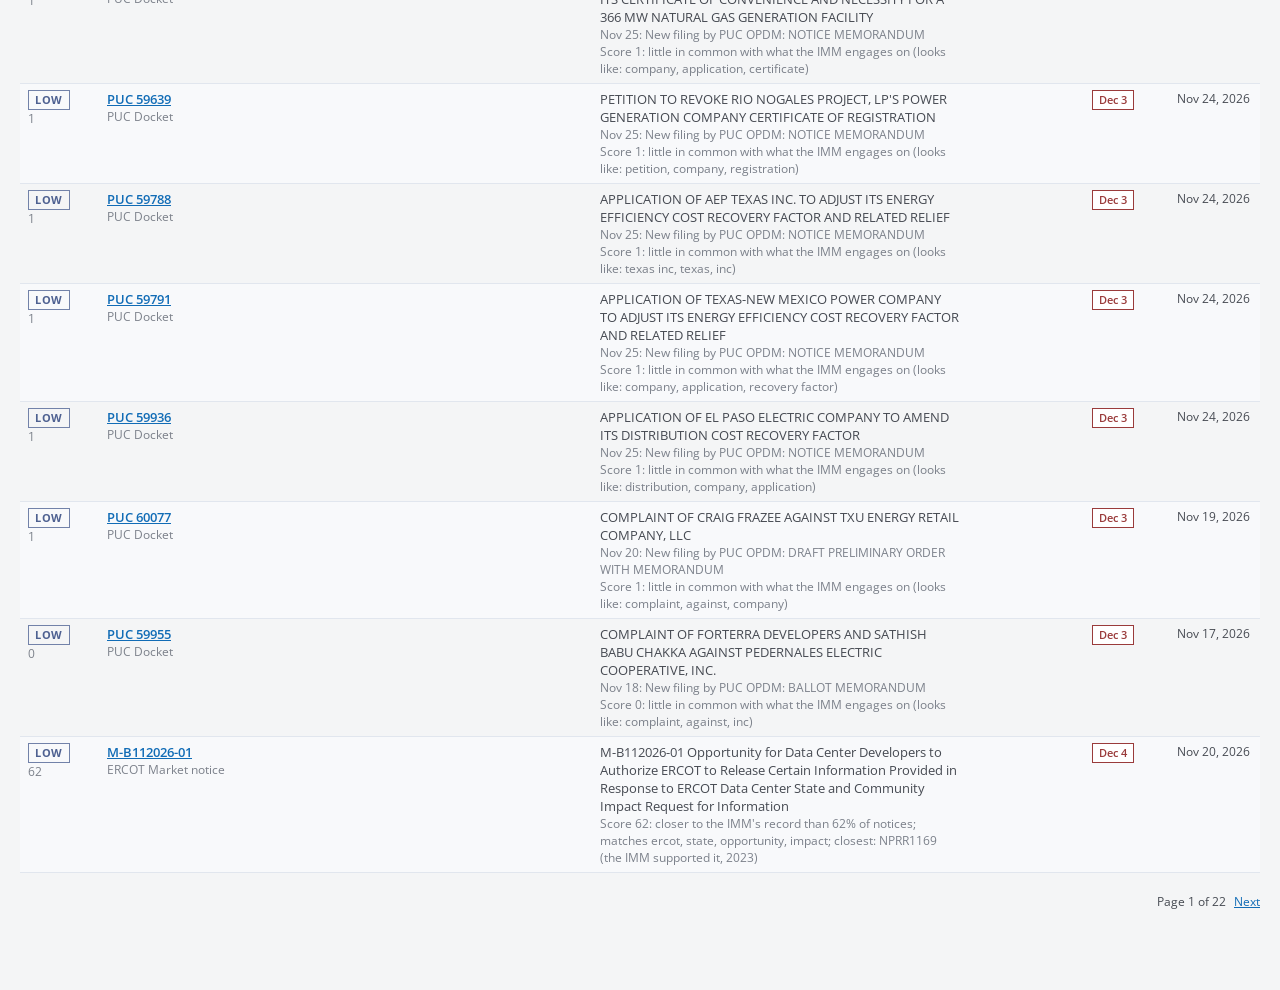
==== commit 8b04b89a: "Update 2026-11-27 07:36" ====
--- a/index.html
+++ b/index.html
@@ -8,11 +8,11 @@
 <link rel="stylesheet" href="app.css?v=202611261608">
 <link rel="stylesheet" href="site.css?v=202611261608">
 </head>
-<body data-updated="2026-11-26T16:08:52Z" data-today="2026-11-26" data-version="202611261608">
+<body data-updated="2026-11-26T16:08:52Z" data-today="2026-11-27" data-version="202611261608">
 <header class="site"><div class="in">
   <div class="product brand">IMM Regulatory Tracker</div>
   <nav class="main">
-    <a href="index.html" id="nav-open" class="on">Open items <span class="n">2,180</span></a>
+    <a href="index.html" id="nav-open" class="on">Open items <span class="n">2,184</span></a>
     <a href="index.html?status=all" id="nav-all">All items</a>
     <a href="deadlines.html" class="">Deadlines</a>
     <a href="events.html" class="">Events</a>
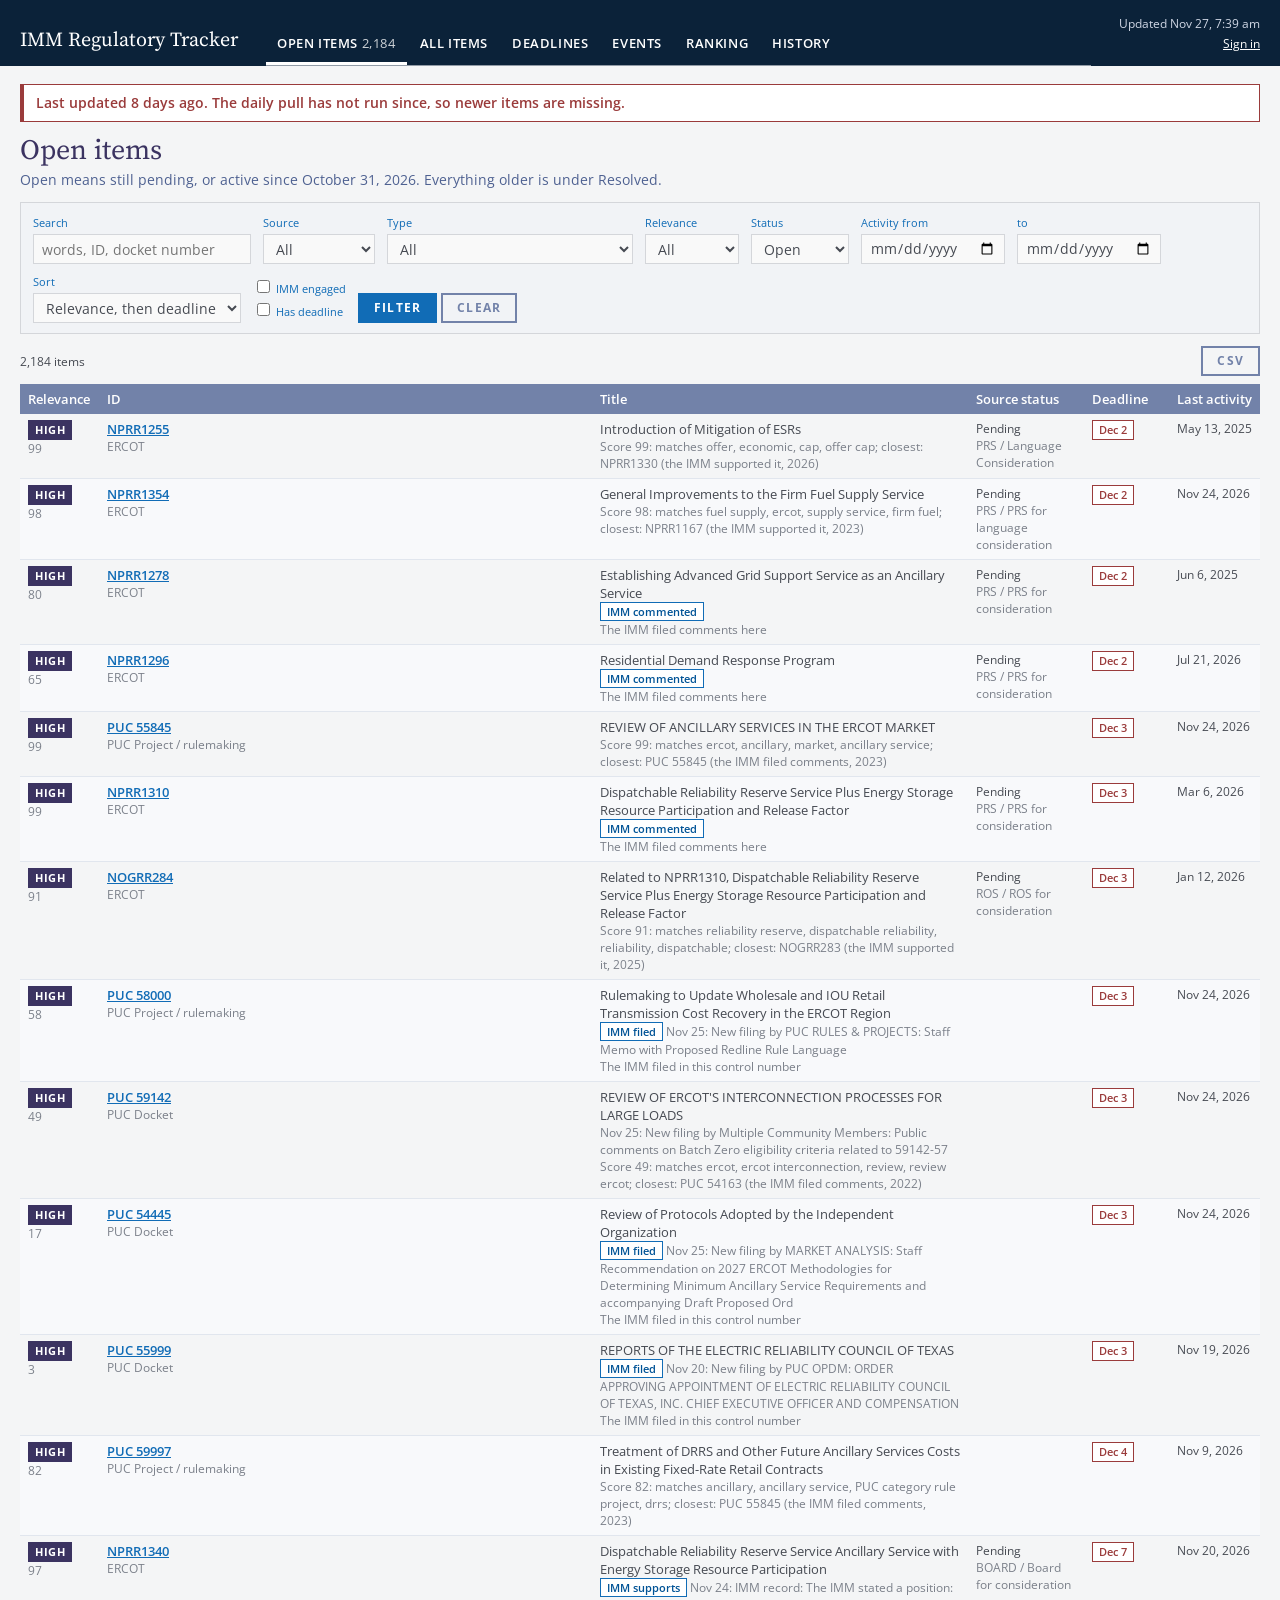
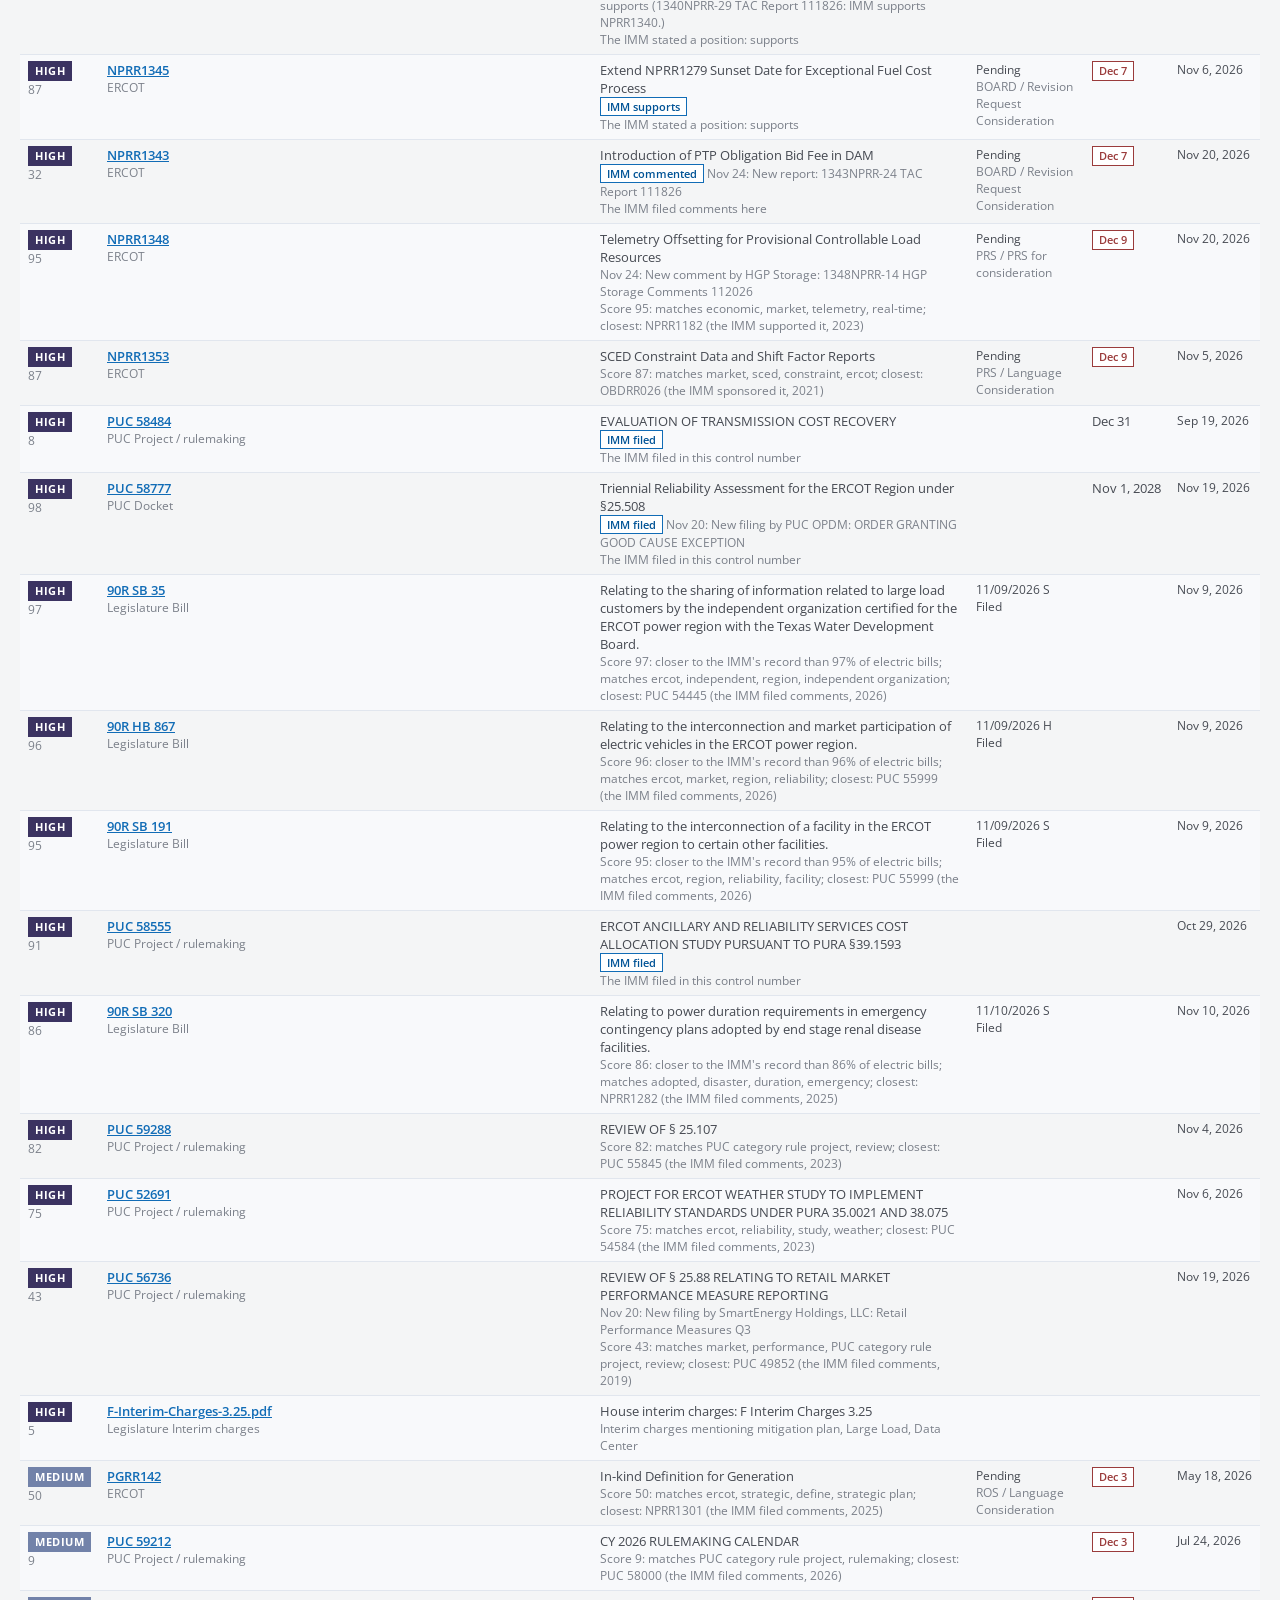
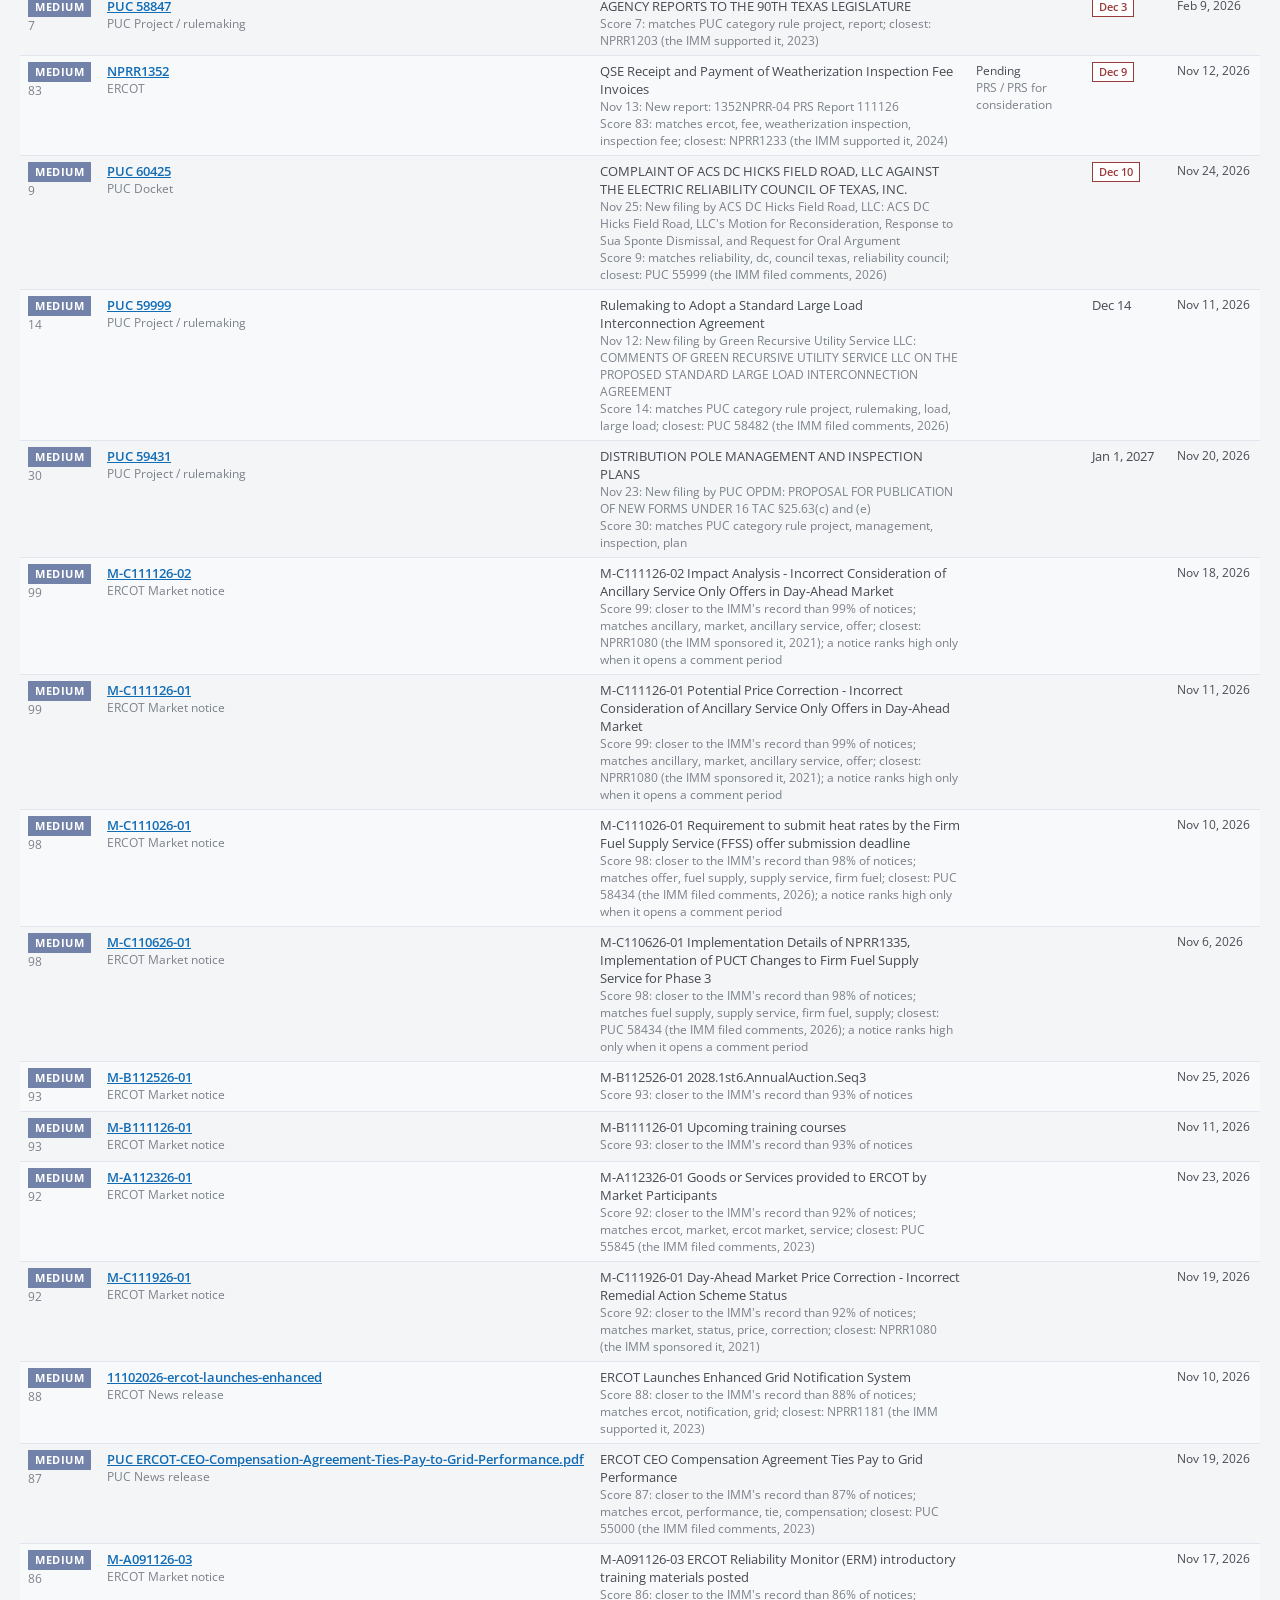
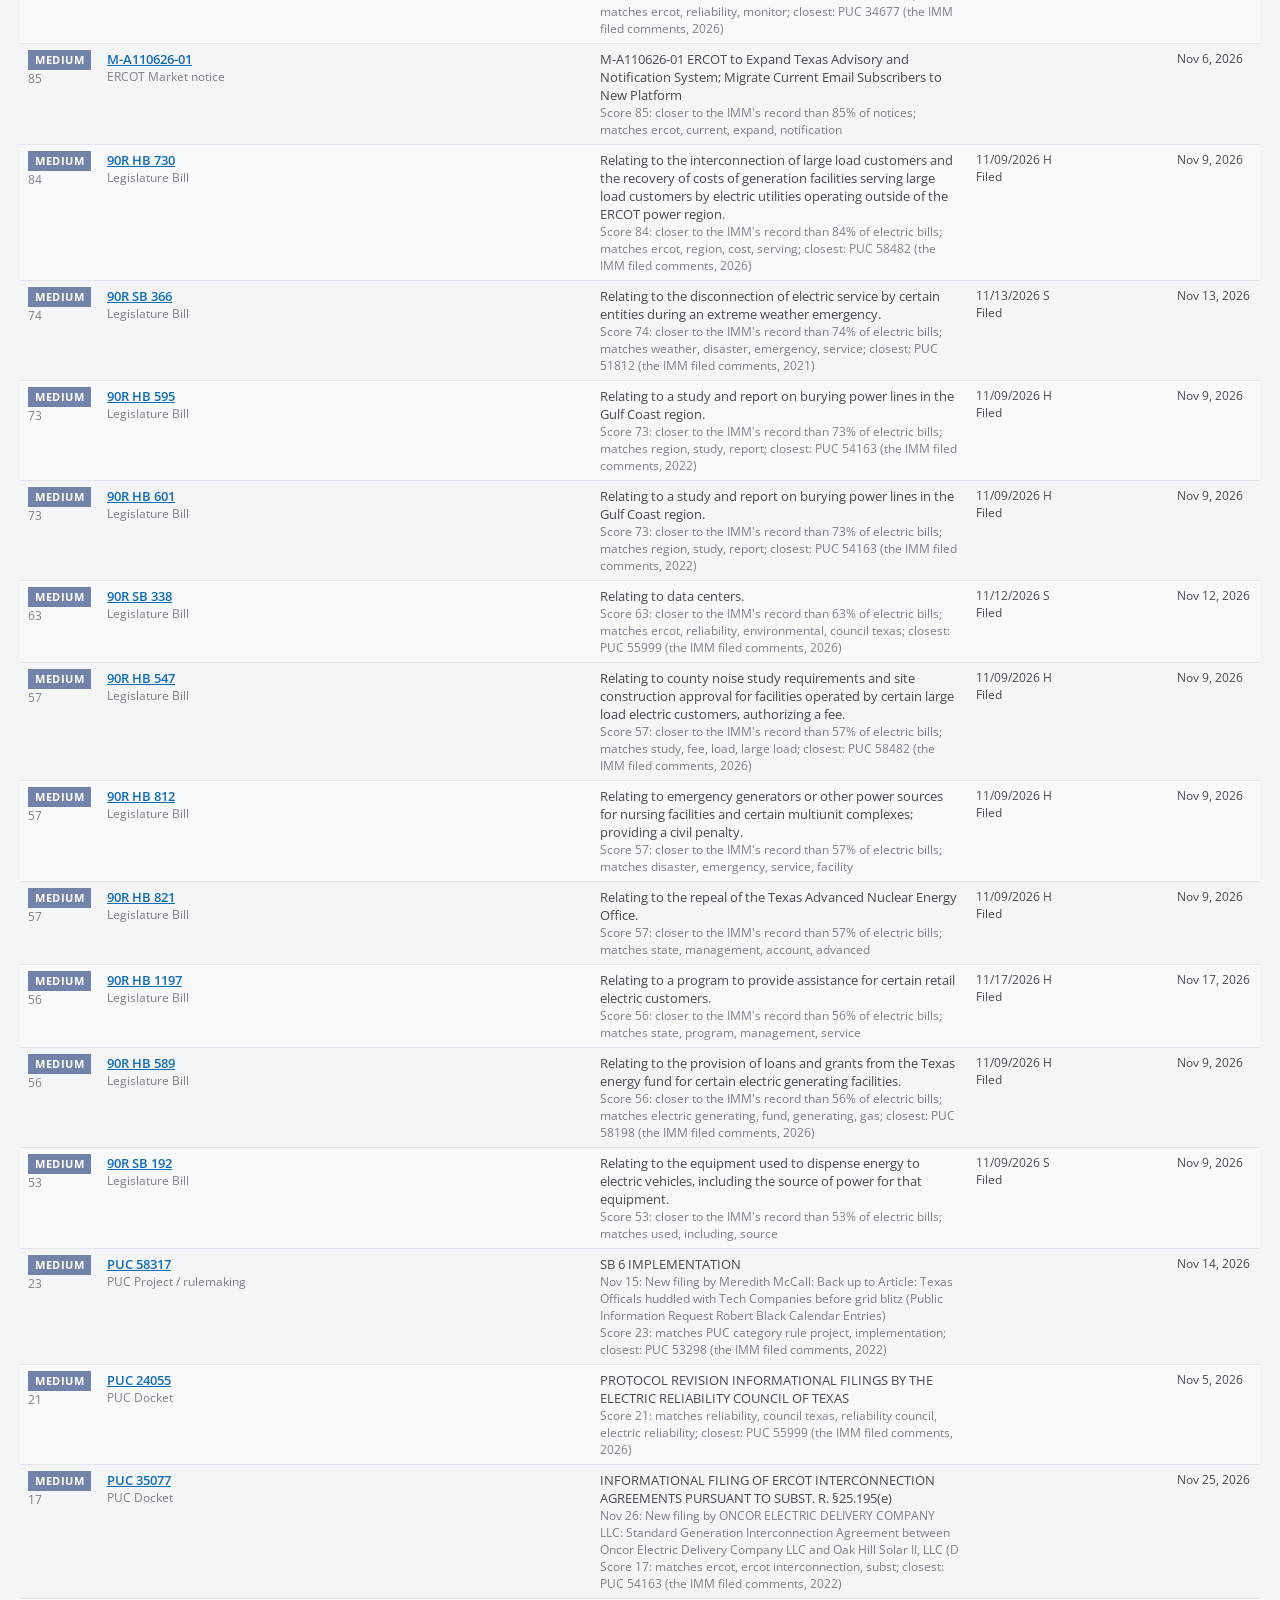
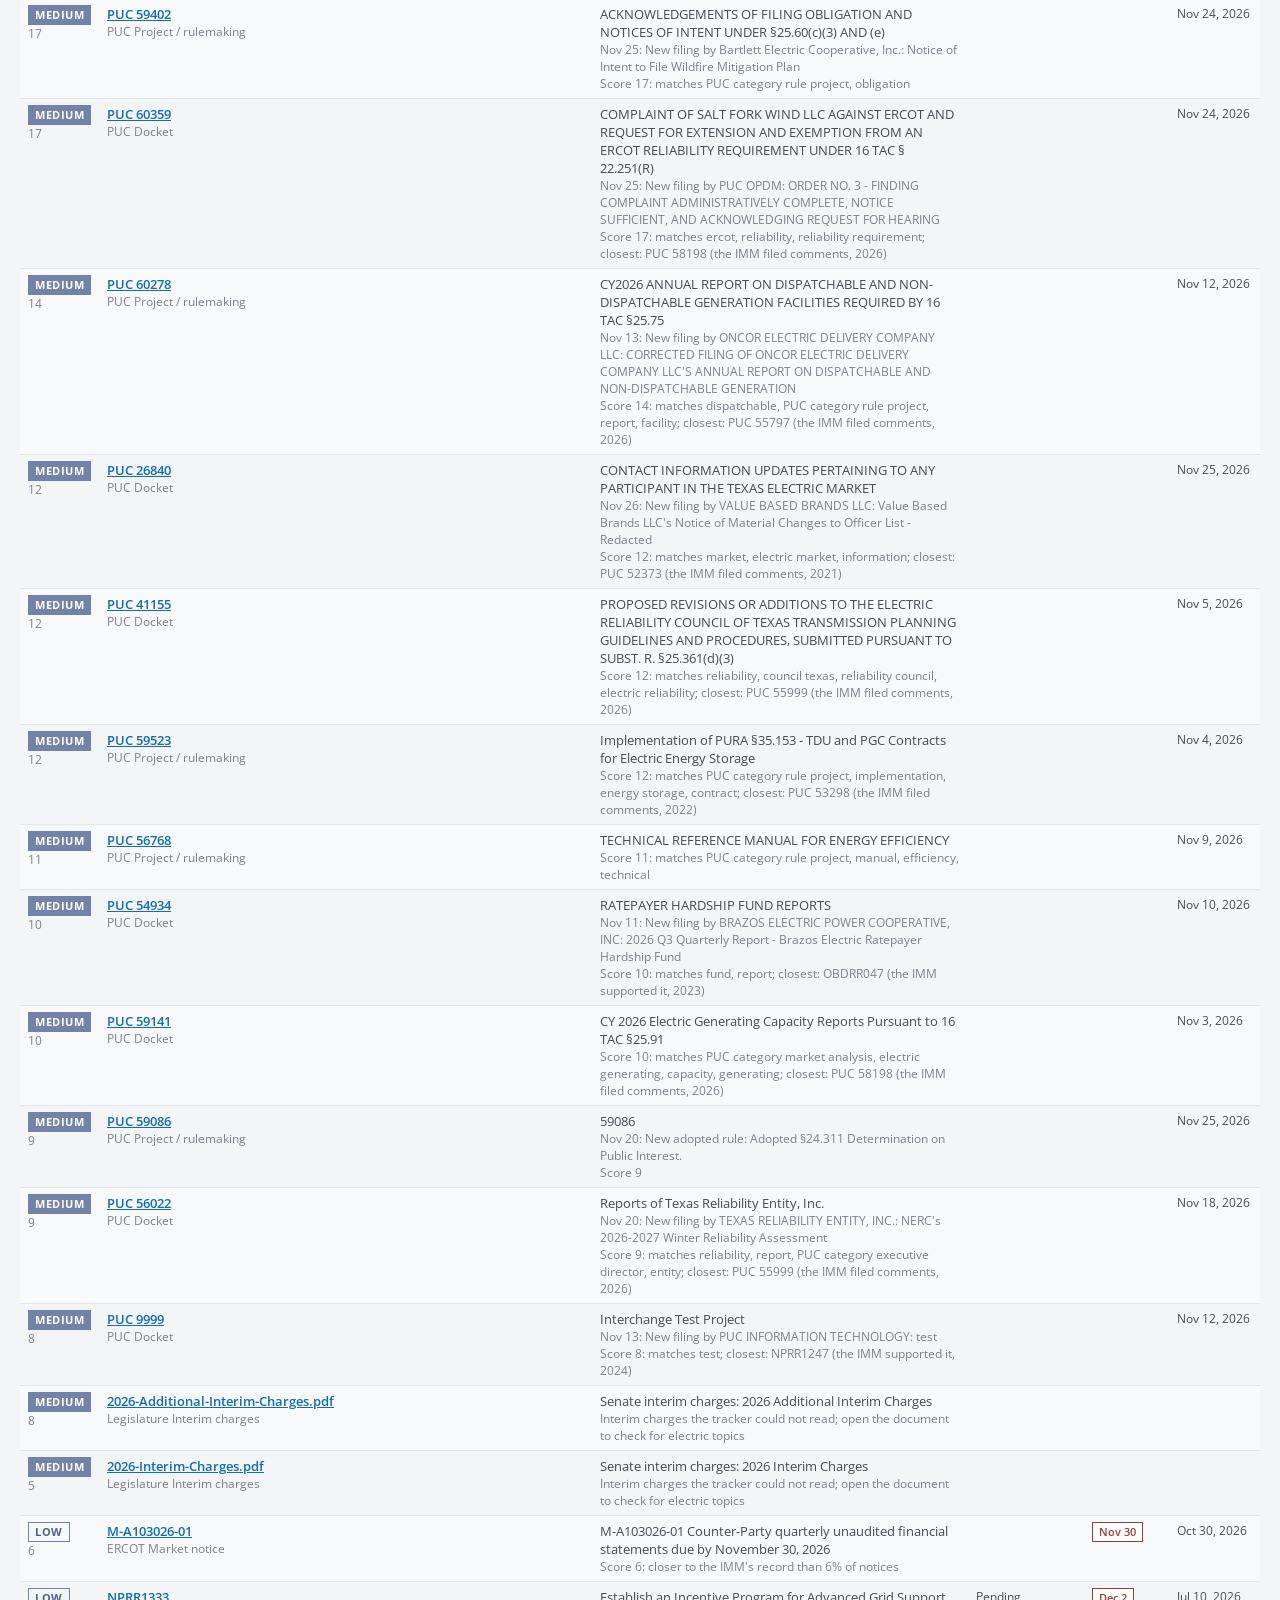
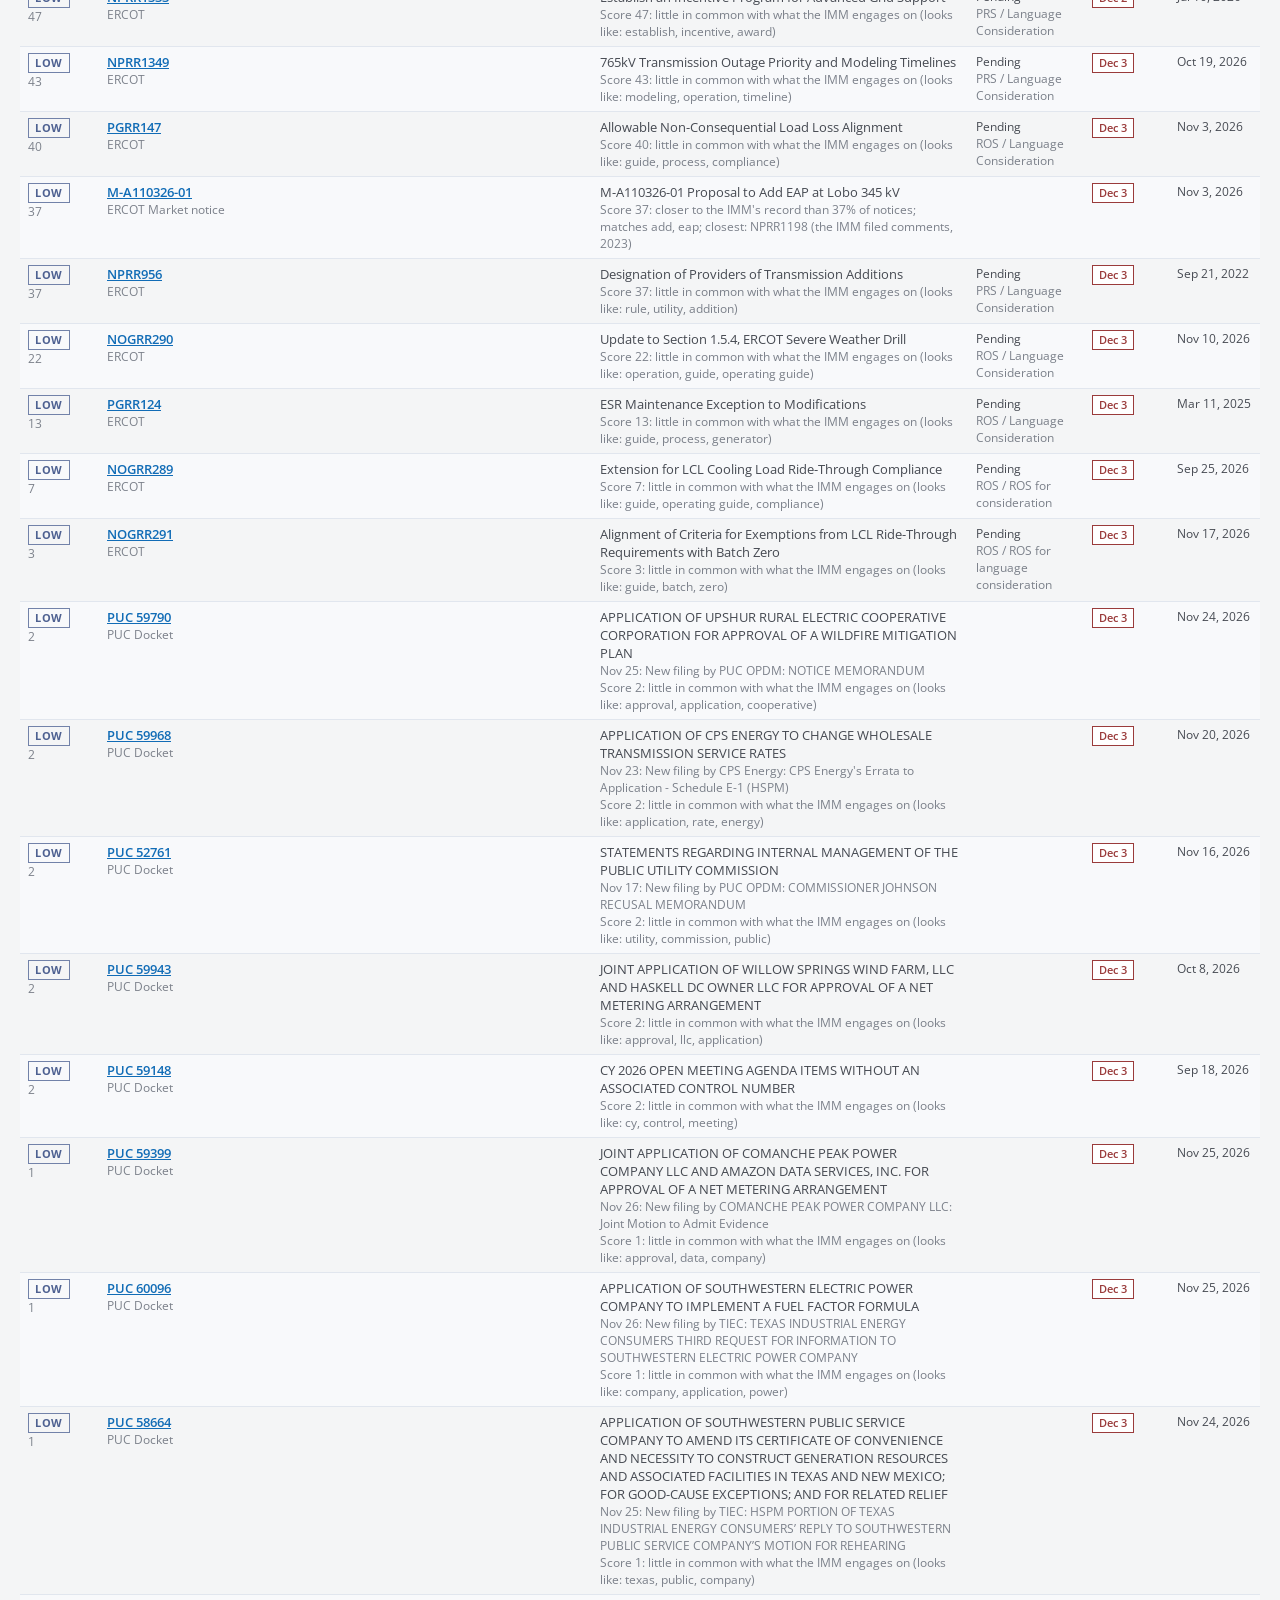
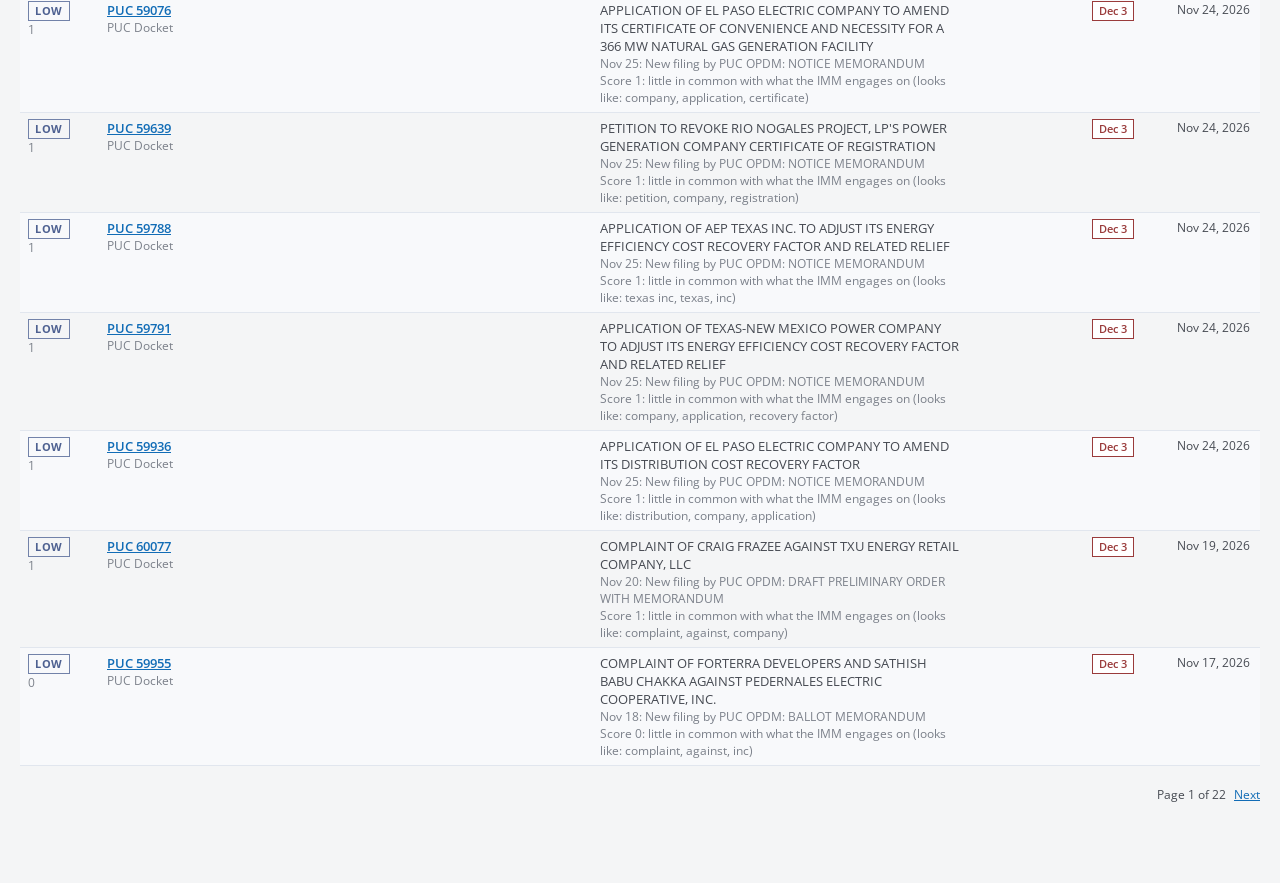
==== commit 547f718d: "Update 2026-11-27 07:39" ====
--- a/index.html
+++ b/index.html
@@ -5,10 +5,10 @@
 <meta name="viewport" content="width=device-width, initial-scale=1">
 <meta name="robots" content="noindex, nofollow">
 <title>Items | IMM Regulatory Tracker</title>
-<link rel="stylesheet" href="app.css?v=202611261608">
-<link rel="stylesheet" href="site.css?v=202611261608">
+<link rel="stylesheet" href="app.css?v=202611271339">
+<link rel="stylesheet" href="site.css?v=202611271339">
 </head>
-<body data-updated="2026-11-26T16:08:52Z" data-today="2026-11-27" data-version="202611261608">
+<body data-updated="2026-11-27T13:39:31Z" data-today="2026-11-27" data-version="202611271339">
 <header class="site"><div class="in">
   <div class="product brand">IMM Regulatory Tracker</div>
   <nav class="main">
@@ -19,7 +19,7 @@
     <a href="ranking.html" class="">Ranking</a>
     <a href="history.html" class="">History</a>
   </nav>
-  <div class="who">Updated Nov 26, 10:08 am<br><a href="signin.html" style="color:#fff">Sign in</a></div>
+  <div class="who">Updated Nov 27, 7:39 am<br><a href="signin.html" style="color:#fff">Sign in</a></div>
 </div></header>
 <main>
 <div id="stale" class="flash alarm" hidden></div>
@@ -46,7 +46,7 @@
 <noscript><p class="intro">This list needs JavaScript switched on.</p></noscript>
 
 </main>
-<script src="site.js?v=202611261608"></script>
-<script src="items.js?v=202611261608"></script>
+<script src="site.js?v=202611271339"></script>
+<script src="items.js?v=202611271339"></script>
 </body>
 </html>
